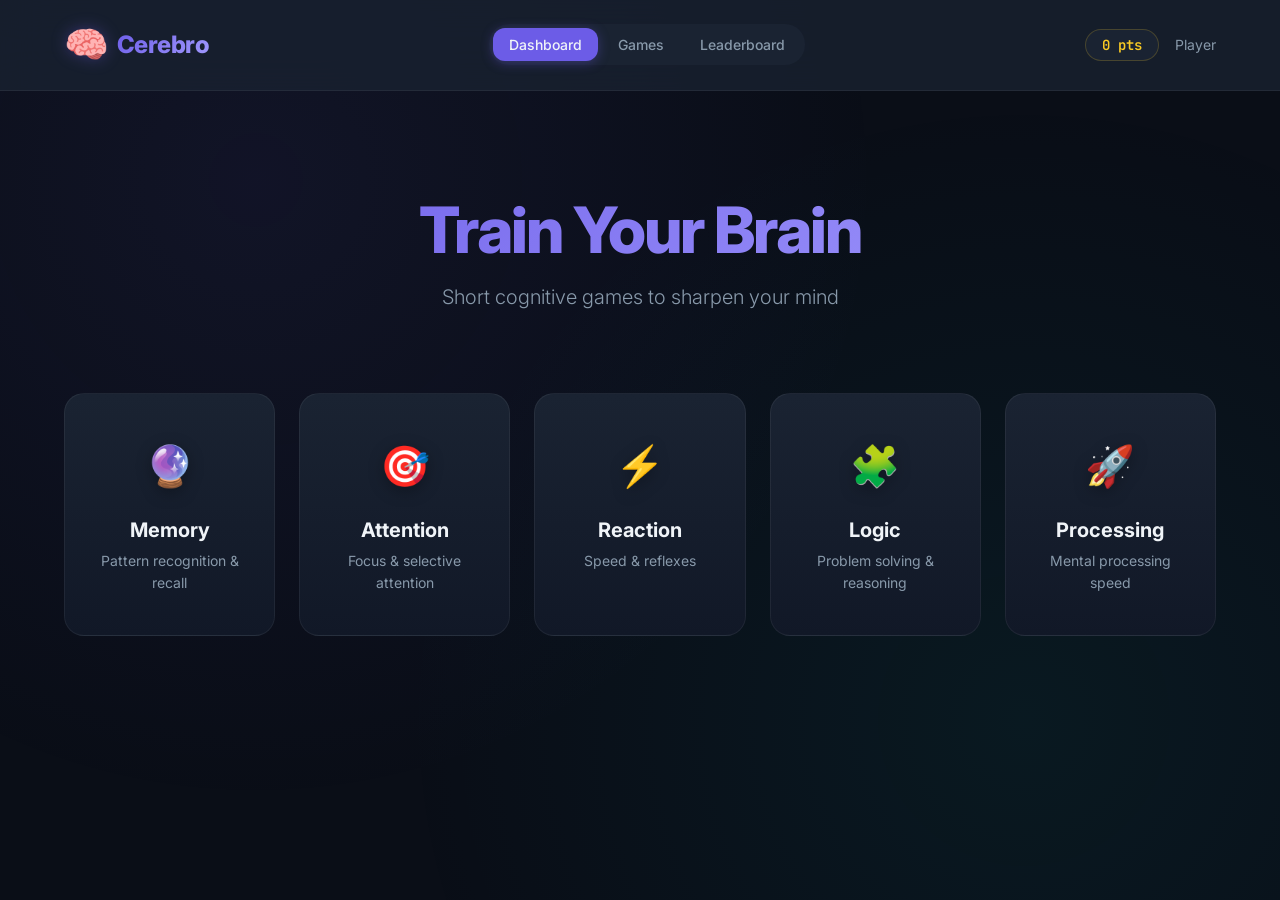
==== index.html @ bb8a3788 "Initial commit: Cerebro brain training web app - index.html with dashboard, games, leaderboard views" ====
<!DOCTYPE html>
<html lang="en">

<head>
    <meta charset="UTF-8">
    <meta name="viewport" content="width=device-width, initial-scale=1.0">
    <meta name="description"
        content="Cerebro — Train your brain with short cognitive games. Improve memory, attention, reaction time, logic, and processing speed.">
    <title>Cerebro — Brain Training</title>

    <!-- Fonts -->
    <link rel="preconnect" href="https://fonts.googleapis.com">
    <link rel="preconnect" href="https://fonts.gstatic.com" crossorigin>
    <link
        href="https://fonts.googleapis.com/css2?family=Inter:wght@300;400;500;600;700;800&family=JetBrains+Mono:wght@400;500&display=swap"
        rel="stylesheet">

    <!-- Styles -->
    <link rel="stylesheet" href="css/main.css">
    <link rel="stylesheet" href="css/components.css">
    <link rel="stylesheet" href="css/games/pattern-recall.css">
    <link rel="stylesheet" href="css/games/digit-juggler.css">
    <link rel="stylesheet" href="css/games/signal-hunter.css">
    <link rel="stylesheet" href="css/games/rule-shifter.css">
    <link rel="stylesheet" href="css/games/mirror-maze.css">
    <link rel="stylesheet" href="css/games/impulse-guard.css">
    <link rel="stylesheet" href="css/games/rapid-sort.css">
</head>

<body>

    <!-- ═══════════════════════════════════════════════════ -->
    <!-- HEADER                                              -->
    <!-- ═══════════════════════════════════════════════════ -->
    <header id="site-header">
        <div class="header-inner">
            <div class="logo">
                <span class="logo-icon">🧠</span>
                <span class="logo-text">Cerebro</span>
            </div>
            <nav id="main-nav">
                <button class="nav-btn active" data-view="dashboard">Dashboard</button>
                <button class="nav-btn" data-view="games">Games</button>
                <button class="nav-btn" data-view="leaderboard">Leaderboard</button>
            </nav>
            <div class="user-info">
                <span id="user-score-badge" class="score-badge">0 pts</span>
                <span id="user-name">Player</span>
            </div>
        </div>
    </header>

    <!-- ═══════════════════════════════════════════════════ -->
    <!-- MAIN CONTENT                                        -->
    <!-- ═══════════════════════════════════════════════════ -->
    <main id="app">

        <!-- ─── Dashboard View ─────────────────────────── -->
        <section id="view-dashboard" class="view active">
            <div class="dashboard-hero">
                <h1>Train Your Brain</h1>
                <p class="hero-subtitle">Short cognitive games to sharpen your mind</p>
            </div>

            <div class="category-grid">
                <div class="category-card" data-category="memory">
                    <div class="card-icon">🔮</div>
                    <h3>Memory</h3>
                    <p>Pattern recognition & recall</p>
                </div>
                <div class="category-card" data-category="attention">
                    <div class="card-icon">🎯</div>
                    <h3>Attention</h3>
                    <p>Focus & selective attention</p>
                </div>
                <div class="category-card" data-category="reaction">
                    <div class="card-icon">⚡</div>
                    <h3>Reaction</h3>
                    <p>Speed & reflexes</p>
                </div>
                <div class="category-card" data-category="logic">
                    <div class="card-icon">🧩</div>
                    <h3>Logic</h3>
                    <p>Problem solving & reasoning</p>
                </div>
                <div class="category-card" data-category="speed">
                    <div class="card-icon">🚀</div>
                    <h3>Processing</h3>
                    <p>Mental processing speed</p>
                </div>
            </div>
        </section>

        <!-- ─── Games View ─────────────────────────────── -->
        <section id="view-games" class="view">
            <div class="games-header">
                <h2>Choose a Game</h2>
            </div>
            <div class="games-grid">
                <div class="game-card" data-game="pattern-recall" id="game-card-pattern-recall">
                    <div class="game-card-badge">Memory</div>
                    <div class="game-card-icon">🔮</div>
                    <h3>Pattern Recall</h3>
                    <p>Memorize and replay the sequence of flashing tiles</p>
                    <div class="game-card-stats">
                        <span class="stat">Best: <strong id="best-score-display">—</strong></span>
                        <span class="stat">Played: <strong id="games-played-display">0</strong></span>
                    </div>
                    <button class="btn btn-primary btn-play" data-game="pattern-recall">Play Now</button>
                </div>

                <div class="game-card" data-game="digit-juggler" id="game-card-digit-juggler">
                    <div class="game-card-badge">Memory</div>
                    <div class="game-card-icon">🔢</div>
                    <h3>Digit Juggler</h3>
                    <p>Remember N digits back — classic n-back challenge</p>
                    <div class="game-card-stats">
                        <span class="stat">Best: <strong>—</strong></span>
                        <span class="stat">Played: <strong>0</strong></span>
                    </div>
                    <button class="btn btn-primary btn-play" data-game="digit-juggler">Play Now</button>
                </div>

                <div class="game-card" data-game="signal-hunter" id="game-card-signal-hunter">
                    <div class="game-card-badge">Attention</div>
                    <div class="game-card-icon">🎯</div>
                    <h3>Signal Hunter</h3>
                    <p>Find target symbols among visually similar distractors</p>
                    <div class="game-card-stats">
                        <span class="stat">Best: <strong>—</strong></span>
                        <span class="stat">Played: <strong>0</strong></span>
                    </div>
                    <button class="btn btn-primary btn-play" data-game="signal-hunter">Play Now</button>
                </div>

                <div class="game-card" data-game="rule-shifter" id="game-card-rule-shifter">
                    <div class="game-card-badge">Logic</div>
                    <div class="game-card-icon">🔄</div>
                    <h3>Rule Shifter</h3>
                    <p>Sort cards by a rule that silently changes — adapt fast</p>
                    <div class="game-card-stats">
                        <span class="stat">Best: <strong>—</strong></span>
                        <span class="stat">Played: <strong>0</strong></span>
                    </div>
                    <button class="btn btn-primary btn-play" data-game="rule-shifter">Play Now</button>
                </div>

                <div class="game-card" data-game="mirror-maze" id="game-card-mirror-maze">
                    <div class="game-card-badge">Logic</div>
                    <div class="game-card-icon">🪞</div>
                    <h3>Mirror Maze</h3>
                    <p>Predict where a ball exits after bouncing off mirrors</p>
                    <div class="game-card-stats">
                        <span class="stat">Best: <strong>—</strong></span>
                        <span class="stat">Played: <strong>0</strong></span>
                    </div>
                    <button class="btn btn-primary btn-play" data-game="mirror-maze">Play Now</button>
                </div>

                <div class="game-card" data-game="impulse-guard" id="game-card-impulse-guard">
                    <div class="game-card-badge">Attention</div>
                    <div class="game-card-icon">🛡️</div>
                    <h3>Impulse Guard</h3>
                    <p>Tap every shape — except the forbidden one</p>
                    <div class="game-card-stats">
                        <span class="stat">Best: <strong>—</strong></span>
                        <span class="stat">Played: <strong>0</strong></span>
                    </div>
                    <button class="btn btn-primary btn-play" data-game="impulse-guard">Play Now</button>
                </div>

                <div class="game-card" data-game="rapid-sort" id="game-card-rapid-sort">
                    <div class="game-card-badge">Speed</div>
                    <div class="game-card-icon">⚡</div>
                    <h3>Rapid Sort</h3>
                    <p>Classify items into categories at maximum speed</p>
                    <div class="game-card-stats">
                        <span class="stat">Best: <strong>—</strong></span>
                        <span class="stat">Played: <strong>0</strong></span>
                    </div>
                    <button class="btn btn-primary btn-play" data-game="rapid-sort">Play Now</button>
                </div>
            </div>
        </section>

        <!-- ─── Game Container ─────────────────────────── -->
        <section id="view-game" class="view">
            <div class="game-header">
                <button id="btn-back" class="btn btn-ghost">← Back</button>
                <div class="game-info">
                    <h2 id="game-title">Pattern Recall</h2>
                    <div class="game-meta">
                        <span class="meta-item" id="display-level">Level 1</span>
                        <span class="meta-item" id="display-round">Round 1</span>
                        <span class="meta-item" id="display-score">Score: 0</span>
                        <span class="meta-item" id="display-lives">
                            <span class="heart">♥</span><span class="heart">♥</span><span class="heart">♥</span>
                        </span>
                    </div>
                </div>
            </div>

            <!-- Game Area -->
            <div id="game-area">
                <!-- Countdown Overlay -->
                <div id="countdown-overlay" class="game-overlay hidden">
                    <div class="countdown-number" id="countdown-number">3</div>
                </div>

                <!-- Game Grid (Pattern Recall) -->
                <div id="pattern-grid" class="pattern-grid"></div>

                <!-- Status Message -->
                <div id="game-status" class="game-status">
                    <span id="status-text">Watch the pattern...</span>
                </div>

                <!-- Start Button -->
                <div id="game-start-screen" class="game-start-screen">
                    <div class="start-content">
                        <div class="start-icon">🔮</div>
                        <h2>Pattern Recall</h2>
                        <p>Memorize the flashing tiles and replay them in order</p>
                        <ul class="rules-list">
                            <li>Watch the tiles light up</li>
                            <li>Tap them back in the same order</li>
                            <li>Each round adds one more tile</li>
                            <li>Faster responses earn bonus points</li>
                        </ul>
                        <button id="btn-start-game" class="btn btn-primary btn-lg">Start Game</button>
                    </div>
                </div>
            </div>

            <!-- Progress Bar (for input timeout) -->
            <div id="progress-bar-container" class="progress-bar-container hidden">
                <div id="progress-bar" class="progress-bar"></div>
            </div>
        </section>

        <!-- ─── Leaderboard View ───────────────────────── -->
        <section id="view-leaderboard" class="view">
            <h2>Leaderboard</h2>
            <div class="leaderboard-filters">
                <select id="leaderboard-game-select" class="select">
                    <option value="pattern-recall">Pattern Recall</option>
                    <option value="digit-juggler">Digit Juggler</option>
                    <option value="signal-hunter">Signal Hunter</option>
                    <option value="rule-shifter">Rule Shifter</option>
                    <option value="mirror-maze">Mirror Maze</option>
                    <option value="impulse-guard">Impulse Guard</option>
                    <option value="rapid-sort">Rapid Sort</option>
                </select>
            </div>
            <div id="leaderboard-table-container">
                <table class="leaderboard-table">
                    <thead>
                        <tr>
                            <th>Rank</th>
                            <th>Player</th>
                            <th>Score</th>
                            <th>Level</th>
                            <th>Date</th>
                        </tr>
                    </thead>
                    <tbody id="leaderboard-body">
                        <tr>
                            <td colspan="5" class="empty-state">No scores yet. Be the first!</td>
                        </tr>
                    </tbody>
                </table>
            </div>
        </section>
    </main>

    <!-- ═══════════════════════════════════════════════════ -->
    <!-- MODALS                                              -->
    <!-- ═══════════════════════════════════════════════════ -->

    <!-- Game Over Modal -->
    <div id="modal-gameover" class="modal-overlay hidden">
        <div class="modal">
            <div class="modal-header">
                <h2 id="modal-title">Game Over</h2>
            </div>
            <div class="modal-body">
                <div class="result-score">
                    <span class="result-label">Final Score</span>
                    <span class="result-value" id="result-score">0</span>
                </div>
                <div class="result-details">
                    <div class="result-item">
                        <span class="result-label">Level Reached</span>
                        <span class="result-value" id="result-level">1</span>
                    </div>
                    <div class="result-item">
                        <span class="result-label">Rounds Completed</span>
                        <span class="result-value" id="result-rounds">0</span>
                    </div>
                    <div class="result-item">
                        <span class="result-label">Time</span>
                        <span class="result-value" id="result-time">0s</span>
                    </div>
                </div>
                <div id="result-badge" class="result-badge hidden">
                    <span class="badge-icon">🏆</span>
                    <span class="badge-text">New Personal Best!</span>
                </div>
            </div>
            <div class="modal-footer">
                <button id="btn-play-again" class="btn btn-primary">Play Again</button>
                <button id="btn-go-home" class="btn btn-ghost">Home</button>
            </div>
        </div>
    </div>

    <!-- ═══════════════════════════════════════════════════ -->
    <!-- SCRIPTS                                             -->
    <!-- ═══════════════════════════════════════════════════ -->
    <script src="https://code.jquery.com/jquery-3.7.1.min.js"
        integrity="sha256-/JqT3SQfawRcv/BIHPThkBvs0OEvtFFmqPF/lYI/Cxo=" crossorigin="anonymous"></script>
    <script src="js/utils/timer.js"></script>
    <script src="js/utils/api.js"></script>
    <script src="js/games/pattern-recall.js"></script>
    <script src="js/games/digit-juggler.js"></script>
    <script src="js/games/signal-hunter.js"></script>
    <script src="js/games/rule-shifter.js"></script>
    <script src="js/games/mirror-maze.js"></script>
    <script src="js/games/impulse-guard.js"></script>
    <script src="js/games/rapid-sort.js"></script>
    <script src="js/app.js"></script>
</body>

</html>
---- css/main.css ----
/* ============================================================
   Cerebro — Main Stylesheet
   Design System: Dark theme, vibrant accents, glassmorphism
   ============================================================ */

/* ── CSS Custom Properties ─────────────────────────────── */
:root {
    /* Background & Surface */
    --bg-primary:      #0a0e17;
    --bg-secondary:    #111827;
    --bg-surface:      #1a2332;
    --bg-surface-hover:#1f2b3d;
    --bg-glass:        rgba(26, 35, 50, 0.75);
    --bg-overlay:      rgba(0, 0, 0, 0.65);

    /* Text */
    --text-primary:    #f0f4f8;
    --text-secondary:  #8899aa;
    --text-muted:      #556677;

    /* Accent Colors */
    --accent-primary:  #6c5ce7;
    --accent-primary-glow: rgba(108, 92, 231, 0.35);
    --accent-secondary:#00cec9;
    --accent-warm:     #fd79a8;
    --accent-gold:     #f9ca24;
    --accent-success:  #00b894;
    --accent-danger:   #e17055;

    /* Gradients */
    --grad-primary:    linear-gradient(135deg, #6c5ce7 0%, #a29bfe 100%);
    --grad-warm:       linear-gradient(135deg, #fd79a8 0%, #fdcb6e 100%);
    --grad-cool:       linear-gradient(135deg, #00cec9 0%, #6c5ce7 100%);
    --grad-surface:    linear-gradient(180deg, #1a2332 0%, #111827 100%);

    /* Radius */
    --radius-sm: 6px;
    --radius-md: 12px;
    --radius-lg: 20px;
    --radius-xl: 28px;
    --radius-round: 50%;

    /* Shadows */
    --shadow-sm: 0 2px 8px rgba(0, 0, 0, 0.2);
    --shadow-md: 0 4px 20px rgba(0, 0, 0, 0.3);
    --shadow-lg: 0 8px 40px rgba(0, 0, 0, 0.4);
    --shadow-glow: 0 0 30px var(--accent-primary-glow);

    /* Spacing */
    --space-xs: 4px;
    --space-sm: 8px;
    --space-md: 16px;
    --space-lg: 24px;
    --space-xl: 40px;
    --space-2xl: 64px;

    /* Typography */
    --font-primary: 'Inter', -apple-system, BlinkMacSystemFont, sans-serif;
    --font-mono: 'JetBrains Mono', monospace;
    --font-size-xs:  0.75rem;
    --font-size-sm:  0.875rem;
    --font-size-md:  1rem;
    --font-size-lg:  1.25rem;
    --font-size-xl:  1.5rem;
    --font-size-2xl: 2rem;
    --font-size-3xl: 3rem;
    --font-size-hero: 4rem;

    /* Transitions */
    --transition-fast: 150ms ease;
    --transition-normal: 250ms ease;
    --transition-slow: 400ms cubic-bezier(0.16, 1, 0.3, 1);

    /* Z-index layers */
    --z-base: 1;
    --z-header: 100;
    --z-overlay: 500;
    --z-modal: 1000;
}

/* ── Reset & Base ──────────────────────────────────────── */
*, *::before, *::after {
    margin: 0;
    padding: 0;
    box-sizing: border-box;
}

html {
    font-size: 16px;
    scroll-behavior: smooth;
    -webkit-font-smoothing: antialiased;
    -moz-osx-font-smoothing: grayscale;
}

body {
    font-family: var(--font-primary);
    background-color: var(--bg-primary);
    color: var(--text-primary);
    line-height: 1.6;
    min-height: 100vh;
    overflow-x: hidden;
}

body::before {
    content: '';
    position: fixed;
    top: 0;
    left: 0;
    width: 100%;
    height: 100%;
    background:
        radial-gradient(circle at 20% 20%, rgba(108, 92, 231, 0.08) 0%, transparent 50%),
        radial-gradient(circle at 80% 80%, rgba(0, 206, 201, 0.06) 0%, transparent 50%);
    pointer-events: none;
    z-index: 0;
}

/* ── Header ────────────────────────────────────────────── */
#site-header {
    position: sticky;
    top: 0;
    z-index: var(--z-header);
    background: var(--bg-glass);
    backdrop-filter: blur(20px);
    -webkit-backdrop-filter: blur(20px);
    border-bottom: 1px solid rgba(255, 255, 255, 0.06);
}

.header-inner {
    max-width: 1200px;
    margin: 0 auto;
    padding: var(--space-md) var(--space-lg);
    display: flex;
    align-items: center;
    justify-content: space-between;
    gap: var(--space-lg);
}

.logo {
    display: flex;
    align-items: center;
    gap: var(--space-sm);
    font-size: var(--font-size-xl);
    font-weight: 800;
    letter-spacing: -0.5px;
}

.logo-icon {
    font-size: 1.5em;
    filter: drop-shadow(0 0 8px var(--accent-primary-glow));
}

.logo-text {
    background: var(--grad-primary);
    -webkit-background-clip: text;
    -webkit-text-fill-color: transparent;
    background-clip: text;
}

/* ── Navigation ────────────────────────────────────────── */
#main-nav {
    display: flex;
    gap: var(--space-xs);
    background: var(--bg-surface);
    padding: var(--space-xs);
    border-radius: var(--radius-lg);
}

.nav-btn {
    background: transparent;
    border: none;
    color: var(--text-secondary);
    font-family: var(--font-primary);
    font-size: var(--font-size-sm);
    font-weight: 500;
    padding: var(--space-sm) var(--space-md);
    border-radius: var(--radius-md);
    cursor: pointer;
    transition: all var(--transition-fast);
}

.nav-btn:hover {
    color: var(--text-primary);
    background: var(--bg-surface-hover);
}

.nav-btn.active {
    color: var(--text-primary);
    background: var(--accent-primary);
    box-shadow: 0 2px 12px var(--accent-primary-glow);
}

/* ── User Info ─────────────────────────────────────────── */
.user-info {
    display: flex;
    align-items: center;
    gap: var(--space-md);
    font-size: var(--font-size-sm);
    color: var(--text-secondary);
}

.score-badge {
    background: var(--bg-surface);
    padding: var(--space-xs) var(--space-md);
    border-radius: var(--radius-lg);
    font-weight: 600;
    font-family: var(--font-mono);
    color: var(--accent-gold);
    border: 1px solid rgba(249, 202, 36, 0.2);
}

/* ── Main Layout ───────────────────────────────────────── */
#app {
    position: relative;
    z-index: var(--z-base);
    max-width: 1200px;
    margin: 0 auto;
    padding: var(--space-xl) var(--space-lg);
}

/* ── Views (SPA routing) ───────────────────────────────── */
.view {
    display: none;
    animation: fadeSlideIn 0.4s var(--transition-slow) both;
}

.view.active {
    display: block;
}

@keyframes fadeSlideIn {
    from {
        opacity: 0;
        transform: translateY(16px);
    }
    to {
        opacity: 1;
        transform: translateY(0);
    }
}

/* ── Dashboard Hero ────────────────────────────────────── */
.dashboard-hero {
    text-align: center;
    padding: var(--space-2xl) 0 var(--space-xl);
}

.dashboard-hero h1 {
    font-size: var(--font-size-hero);
    font-weight: 800;
    letter-spacing: -2px;
    background: var(--grad-primary);
    -webkit-background-clip: text;
    -webkit-text-fill-color: transparent;
    background-clip: text;
    margin-bottom: var(--space-md);
    line-height: 1.1;
}

.hero-subtitle {
    font-size: var(--font-size-lg);
    color: var(--text-secondary);
    font-weight: 300;
}

/* ── Category Grid ─────────────────────────────────────── */
.category-grid {
    display: grid;
    grid-template-columns: repeat(auto-fit, minmax(200px, 1fr));
    gap: var(--space-lg);
    margin-top: var(--space-xl);
}

.category-card {
    background: var(--grad-surface);
    border: 1px solid rgba(255, 255, 255, 0.06);
    border-radius: var(--radius-lg);
    padding: var(--space-xl) var(--space-lg);
    text-align: center;
    cursor: pointer;
    transition: all var(--transition-normal);
    position: relative;
    overflow: hidden;
}

.category-card::before {
    content: '';
    position: absolute;
    top: 0;
    left: 0;
    right: 0;
    height: 3px;
    background: var(--grad-primary);
    opacity: 0;
    transition: opacity var(--transition-normal);
}

.category-card:hover {
    transform: translateY(-4px);
    border-color: rgba(108, 92, 231, 0.3);
    box-shadow: var(--shadow-glow);
}

.category-card:hover::before {
    opacity: 1;
}

.card-icon {
    font-size: 2.5rem;
    margin-bottom: var(--space-md);
    filter: drop-shadow(0 4px 8px rgba(0,0,0,0.3));
}

.category-card h3 {
    font-size: var(--font-size-lg);
    font-weight: 700;
    margin-bottom: var(--space-xs);
}

.category-card p {
    font-size: var(--font-size-sm);
    color: var(--text-secondary);
}

/* ── Games Grid ────────────────────────────────────────── */
.games-header {
    margin-bottom: var(--space-xl);
}

.games-header h2 {
    font-size: var(--font-size-2xl);
    font-weight: 700;
}

.games-grid {
    display: grid;
    grid-template-columns: repeat(auto-fill, minmax(300px, 1fr));
    gap: var(--space-lg);
}

.game-card {
    background: var(--bg-surface);
    border: 1px solid rgba(255, 255, 255, 0.06);
    border-radius: var(--radius-lg);
    padding: var(--space-xl);
    position: relative;
    transition: all var(--transition-normal);
}

.game-card:hover {
    border-color: rgba(108, 92, 231, 0.3);
    box-shadow: var(--shadow-glow);
}

.game-card-badge {
    display: inline-block;
    padding: var(--space-xs) var(--space-sm);
    background: var(--accent-primary);
    color: white;
    font-size: var(--font-size-xs);
    font-weight: 600;
    border-radius: var(--radius-sm);
    text-transform: uppercase;
    letter-spacing: 0.5px;
    margin-bottom: var(--space-md);
}

.game-card-icon {
    font-size: 3rem;
    margin-bottom: var(--space-md);
}

.game-card h3 {
    font-size: var(--font-size-xl);
    font-weight: 700;
    margin-bottom: var(--space-sm);
}

.game-card p {
    color: var(--text-secondary);
    font-size: var(--font-size-sm);
    margin-bottom: var(--space-lg);
}

.game-card-stats {
    display: flex;
    gap: var(--space-lg);
    margin-bottom: var(--space-lg);
    font-size: var(--font-size-sm);
    color: var(--text-secondary);
}

.game-card-stats strong {
    color: var(--accent-gold);
    font-family: var(--font-mono);
}

/* ── Game Header (in-game) ─────────────────────────────── */
.game-header {
    display: flex;
    align-items: center;
    gap: var(--space-lg);
    margin-bottom: var(--space-xl);
    padding-bottom: var(--space-md);
    border-bottom: 1px solid rgba(255, 255, 255, 0.06);
}

.game-info {
    flex: 1;
}

.game-info h2 {
    font-size: var(--font-size-xl);
    font-weight: 700;
}

.game-meta {
    display: flex;
    gap: var(--space-md);
    margin-top: var(--space-xs);
}

.meta-item {
    font-size: var(--font-size-sm);
    color: var(--text-secondary);
    font-family: var(--font-mono);
    background: var(--bg-surface);
    padding: var(--space-xs) var(--space-sm);
    border-radius: var(--radius-sm);
}

.meta-item .heart {
    color: var(--accent-danger);
    margin: 0 1px;
}

.meta-item .heart.lost {
    opacity: 0.2;
}

/* ── Game Area ─────────────────────────────────────────── */
#game-area {
    position: relative;
    display: flex;
    flex-direction: column;
    align-items: center;
    justify-content: center;
    min-height: 480px;
}

/* ── Game Status ───────────────────────────────────────── */
.game-status {
    text-align: center;
    margin-top: var(--space-lg);
    font-size: var(--font-size-lg);
    font-weight: 500;
    color: var(--text-secondary);
    min-height: 2em;
    transition: all var(--transition-fast);
}

.game-status.watching {
    color: var(--accent-secondary);
}

.game-status.your-turn {
    color: var(--accent-gold);
}

.game-status.correct {
    color: var(--accent-success);
}

.game-status.wrong {
    color: var(--accent-danger);
}

/* ── Start Screen ──────────────────────────────────────── */
.game-start-screen {
    position: absolute;
    inset: 0;
    display: flex;
    align-items: center;
    justify-content: center;
    z-index: 10;
}

.game-start-screen.hidden {
    display: none;
}

.start-content {
    text-align: center;
    max-width: 400px;
}

.start-icon {
    font-size: 4rem;
    margin-bottom: var(--space-lg);
    animation: float 3s ease-in-out infinite;
}

@keyframes float {
    0%, 100% { transform: translateY(0); }
    50% { transform: translateY(-12px); }
}

.start-content h2 {
    font-size: var(--font-size-2xl);
    font-weight: 700;
    margin-bottom: var(--space-sm);
}

.start-content p {
    color: var(--text-secondary);
    margin-bottom: var(--space-lg);
}

.rules-list {
    list-style: none;
    text-align: left;
    margin-bottom: var(--space-xl);
}

.rules-list li {
    padding: var(--space-sm) 0;
    color: var(--text-secondary);
    font-size: var(--font-size-sm);
    border-bottom: 1px solid rgba(255, 255, 255, 0.04);
    position: relative;
    padding-left: var(--space-lg);
}

.rules-list li::before {
    content: '→';
    position: absolute;
    left: 0;
    color: var(--accent-primary);
    font-weight: 600;
}

/* ── Countdown Overlay ─────────────────────────────────── */
.game-overlay {
    position: absolute;
    inset: 0;
    display: flex;
    align-items: center;
    justify-content: center;
    background: rgba(10, 14, 23, 0.85);
    backdrop-filter: blur(8px);
    z-index: 20;
    border-radius: var(--radius-lg);
}

.game-overlay.hidden {
    display: none;
}

.countdown-number {
    font-size: 8rem;
    font-weight: 800;
    background: var(--grad-primary);
    -webkit-background-clip: text;
    -webkit-text-fill-color: transparent;
    background-clip: text;
    animation: countdownPulse 1s ease-in-out infinite;
}

@keyframes countdownPulse {
    0% { transform: scale(0.5); opacity: 0; }
    50% { transform: scale(1.1); opacity: 1; }
    100% { transform: scale(1); opacity: 0.8; }
}

/* ── Progress Bar ──────────────────────────────────────── */
.progress-bar-container {
    width: 100%;
    max-width: 500px;
    margin: var(--space-lg) auto 0;
    height: 4px;
    background: var(--bg-surface);
    border-radius: 2px;
    overflow: hidden;
}

.progress-bar-container.hidden {
    display: none;
}

.progress-bar {
    height: 100%;
    background: var(--grad-cool);
    border-radius: 2px;
    width: 100%;
    transition: width 100ms linear;
}

.progress-bar.warning {
    background: var(--accent-warm);
}

.progress-bar.danger {
    background: var(--accent-danger);
}

/* ── Leaderboard ───────────────────────────────────────── */
.leaderboard-filters {
    margin-bottom: var(--space-lg);
}

.select {
    background: var(--bg-surface);
    color: var(--text-primary);
    border: 1px solid rgba(255, 255, 255, 0.1);
    padding: var(--space-sm) var(--space-md);
    border-radius: var(--radius-md);
    font-family: var(--font-primary);
    font-size: var(--font-size-sm);
    cursor: pointer;
}

.leaderboard-table {
    width: 100%;
    border-collapse: collapse;
}

.leaderboard-table th,
.leaderboard-table td {
    padding: var(--space-md);
    text-align: left;
    border-bottom: 1px solid rgba(255, 255, 255, 0.04);
}

.leaderboard-table th {
    color: var(--text-secondary);
    font-size: var(--font-size-sm);
    font-weight: 600;
    text-transform: uppercase;
    letter-spacing: 0.5px;
}

.leaderboard-table td {
    font-size: var(--font-size-sm);
}

.leaderboard-table tbody tr:hover {
    background: var(--bg-surface-hover);
}

.empty-state {
    text-align: center;
    color: var(--text-muted);
    padding: var(--space-2xl) !important;
}

/* ── Responsive ────────────────────────────────────────── */
@media (max-width: 768px) {
    .header-inner {
        flex-wrap: wrap;
        gap: var(--space-md);
    }

    #main-nav {
        order: 3;
        width: 100%;
        justify-content: center;
    }

    .dashboard-hero h1 {
        font-size: var(--font-size-3xl);
    }

    .category-grid {
        grid-template-columns: repeat(auto-fit, minmax(150px, 1fr));
        gap: var(--space-md);
    }

    .game-meta {
        flex-wrap: wrap;
        gap: var(--space-sm);
    }

    .countdown-number {
        font-size: 5rem;
    }
}

@media (max-width: 480px) {
    #app {
        padding: var(--space-md);
    }

    .dashboard-hero h1 {
        font-size: var(--font-size-2xl);
    }

    .game-header {
        flex-direction: column;
        align-items: flex-start;
    }
}
---- css/components.css ----
/* ============================================================
   Cerebro — Reusable Components
   Buttons, cards, modals, badges
   ============================================================ */

/* ── Buttons ───────────────────────────────────────────── */
.btn {
    display: inline-flex;
    align-items: center;
    justify-content: center;
    gap: var(--space-sm);
    padding: var(--space-sm) var(--space-lg);
    font-family: var(--font-primary);
    font-size: var(--font-size-sm);
    font-weight: 600;
    border: none;
    border-radius: var(--radius-md);
    cursor: pointer;
    transition: all var(--transition-fast);
    text-decoration: none;
    white-space: nowrap;
    user-select: none;
    position: relative;
    overflow: hidden;
}

.btn::after {
    content: '';
    position: absolute;
    inset: 0;
    background: linear-gradient(180deg, rgba(255, 255, 255, 0.08) 0%, transparent 50%);
    pointer-events: none;
}

.btn:active {
    transform: scale(0.97);
}

/* Primary */
.btn-primary {
    background: var(--grad-primary);
    color: white;
    box-shadow: 0 4px 16px var(--accent-primary-glow);
}

.btn-primary:hover {
    box-shadow: 0 6px 24px var(--accent-primary-glow);
    transform: translateY(-1px);
}

/* Ghost */
.btn-ghost {
    background: transparent;
    color: var(--text-secondary);
    border: 1px solid rgba(255, 255, 255, 0.1);
}

.btn-ghost:hover {
    color: var(--text-primary);
    border-color: rgba(255, 255, 255, 0.2);
    background: var(--bg-surface-hover);
}

/* Sizes */
.btn-lg {
    padding: var(--space-md) var(--space-xl);
    font-size: var(--font-size-md);
    border-radius: var(--radius-lg);
}

.btn-sm {
    padding: var(--space-xs) var(--space-md);
    font-size: var(--font-size-xs);
}

/* ── Modal ─────────────────────────────────────────────── */
.modal-overlay {
    position: fixed;
    inset: 0;
    background: var(--bg-overlay);
    backdrop-filter: blur(8px);
    -webkit-backdrop-filter: blur(8px);
    display: flex;
    align-items: center;
    justify-content: center;
    z-index: var(--z-modal);
    animation: fadeIn 0.3s ease;
    padding: var(--space-lg);
}

.modal-overlay.hidden {
    display: none;
}

.modal {
    background: var(--bg-surface);
    border: 1px solid rgba(255, 255, 255, 0.08);
    border-radius: var(--radius-xl);
    padding: var(--space-xl);
    max-width: 440px;
    width: 100%;
    animation: modalSlideUp 0.4s var(--transition-slow) both;
    box-shadow: var(--shadow-lg);
}

@keyframes fadeIn {
    from {
        opacity: 0;
    }

    to {
        opacity: 1;
    }
}

@keyframes modalSlideUp {
    from {
        opacity: 0;
        transform: translateY(24px) scale(0.96);
    }

    to {
        opacity: 1;
        transform: translateY(0) scale(1);
    }
}

.modal-header {
    text-align: center;
    margin-bottom: var(--space-lg);
}

.modal-header h2 {
    font-size: var(--font-size-xl);
    font-weight: 700;
}

.modal-body {
    margin-bottom: var(--space-xl);
}

.modal-footer {
    display: flex;
    gap: var(--space-md);
    justify-content: center;
}

/* ── Result Display ────────────────────────────────────── */
.result-score {
    text-align: center;
    margin-bottom: var(--space-xl);
}

.result-score .result-label {
    display: block;
    font-size: var(--font-size-sm);
    color: var(--text-secondary);
    margin-bottom: var(--space-xs);
    text-transform: uppercase;
    letter-spacing: 1px;
}

.result-score .result-value {
    display: block;
    font-size: var(--font-size-hero);
    font-weight: 800;
    background: var(--grad-warm);
    -webkit-background-clip: text;
    -webkit-text-fill-color: transparent;
    background-clip: text;
    font-family: var(--font-mono);
    line-height: 1;
}

.result-details {
    display: grid;
    grid-template-columns: repeat(3, 1fr);
    gap: var(--space-md);
    background: var(--bg-secondary);
    border-radius: var(--radius-md);
    padding: var(--space-md);
}

.result-item {
    text-align: center;
}

.result-item .result-label {
    display: block;
    font-size: var(--font-size-xs);
    color: var(--text-muted);
    margin-bottom: var(--space-xs);
}

.result-item .result-value {
    font-size: var(--font-size-lg);
    font-weight: 700;
    font-family: var(--font-mono);
    color: var(--text-primary);
}

/* ── Result Badge ──────────────────────────────────────── */
.result-badge {
    display: flex;
    align-items: center;
    justify-content: center;
    gap: var(--space-sm);
    margin-top: var(--space-lg);
    padding: var(--space-md);
    background: linear-gradient(135deg, rgba(249, 202, 36, 0.15) 0%, rgba(253, 121, 168, 0.15) 100%);
    border: 1px solid rgba(249, 202, 36, 0.3);
    border-radius: var(--radius-md);
    animation: badgeGlow 2s ease-in-out infinite alternate;
}

.result-badge.hidden {
    display: none;
}

.badge-icon {
    font-size: 1.5rem;
}

.badge-text {
    font-weight: 700;
    color: var(--accent-gold);
}

@keyframes badgeGlow {
    from {
        box-shadow: 0 0 8px rgba(249, 202, 36, 0.1);
    }

    to {
        box-shadow: 0 0 24px rgba(249, 202, 36, 0.2);
    }
}

/* ── Hidden Utility ────────────────────────────────────── */
.hidden {
    display: none !important;
}
---- css/games/pattern-recall.css ----
/* ============================================================
   Cerebro — Pattern Recall Game Styles
   Grid, tiles, flash animations, feedback states
   ============================================================ */

/* ── Grid Container ────────────────────────────────────── */
.pattern-grid {
    display: grid;
    gap: 8px;
    padding: var(--space-lg);
    border-radius: var(--radius-lg);
    background: var(--bg-secondary);
    border: 1px solid rgba(255, 255, 255, 0.04);
    box-shadow: var(--shadow-md);
    width: fit-content;
    margin: 0 auto;
    transition: opacity var(--transition-normal);
}

/* Grid size variants (set by JS) */
.pattern-grid.grid-3 {
    grid-template-columns: repeat(3, 1fr);
    width: min(340px, 80vw);
}

.pattern-grid.grid-4 {
    grid-template-columns: repeat(4, 1fr);
    width: min(420px, 85vw);
}

.pattern-grid.grid-5 {
    grid-template-columns: repeat(5, 1fr);
    width: min(500px, 90vw);
}

/* ── Tiles ─────────────────────────────────────────────── */
.tile {
    aspect-ratio: 1;
    background: var(--bg-surface);
    border: 2px solid rgba(255, 255, 255, 0.06);
    border-radius: var(--radius-md);
    cursor: pointer;
    transition: all var(--transition-fast);
    position: relative;
    overflow: hidden;
    min-width: 60px;
    min-height: 60px;
}

/* Inner glow layer */
.tile::before {
    content: '';
    position: absolute;
    inset: 0;
    border-radius: inherit;
    background: radial-gradient(circle at center, rgba(108, 92, 231, 0.3) 0%, transparent 70%);
    opacity: 0;
    transition: opacity var(--transition-fast);
}

.tile:hover:not(.disabled) {
    border-color: rgba(108, 92, 231, 0.4);
    transform: scale(1.03);
}

.tile:hover:not(.disabled)::before {
    opacity: 0.3;
}

.tile:active:not(.disabled) {
    transform: scale(0.96);
}

/* ── Tile States ───────────────────────────────────────── */

/* Flashing (sequence showing) */
.tile.flash {
    background: var(--accent-primary);
    border-color: var(--accent-primary);
    box-shadow: 0 0 24px var(--accent-primary-glow),
        inset 0 0 20px rgba(255, 255, 255, 0.15);
    transform: scale(1.05);
}

.tile.flash::before {
    opacity: 1;
    background: radial-gradient(circle at center, rgba(255, 255, 255, 0.25) 0%, transparent 60%);
}

/* Player tapped */
.tile.tapped {
    background: rgba(108, 92, 231, 0.4);
    border-color: var(--accent-primary);
    transform: scale(0.96);
}

/* Correct feedback */
.tile.correct {
    background: var(--accent-success);
    border-color: var(--accent-success);
    box-shadow: 0 0 20px rgba(0, 184, 148, 0.4);
    animation: tileCorrectPulse 0.4s ease;
}

/* Wrong feedback */
.tile.wrong {
    background: var(--accent-danger);
    border-color: var(--accent-danger);
    box-shadow: 0 0 20px rgba(225, 112, 85, 0.4);
    animation: tileWrongShake 0.5s ease;
}

/* Disabled state (during sequence showing or game over) */
.tile.disabled {
    cursor: not-allowed;
    opacity: 0.6;
}

/* ── Tile Animations ───────────────────────────────────── */

@keyframes tileCorrectPulse {
    0% {
        transform: scale(0.95);
    }

    50% {
        transform: scale(1.08);
    }

    100% {
        transform: scale(1);
    }
}

@keyframes tileWrongShake {

    0%,
    100% {
        transform: translateX(0);
    }

    20% {
        transform: translateX(-6px);
    }

    40% {
        transform: translateX(6px);
    }

    60% {
        transform: translateX(-4px);
    }

    80% {
        transform: translateX(4px);
    }
}

/* ── Round Complete Animation ──────────────────────────── */
.pattern-grid.round-complete .tile {
    animation: roundCompleteWave 0.6s ease forwards;
}

.pattern-grid.round-complete .tile:nth-child(1) {
    animation-delay: 0ms;
}

.pattern-grid.round-complete .tile:nth-child(2) {
    animation-delay: 30ms;
}

.pattern-grid.round-complete .tile:nth-child(3) {
    animation-delay: 60ms;
}

.pattern-grid.round-complete .tile:nth-child(4) {
    animation-delay: 90ms;
}

.pattern-grid.round-complete .tile:nth-child(5) {
    animation-delay: 120ms;
}

.pattern-grid.round-complete .tile:nth-child(6) {
    animation-delay: 150ms;
}

.pattern-grid.round-complete .tile:nth-child(7) {
    animation-delay: 180ms;
}

.pattern-grid.round-complete .tile:nth-child(8) {
    animation-delay: 210ms;
}

.pattern-grid.round-complete .tile:nth-child(9) {
    animation-delay: 240ms;
}

.pattern-grid.round-complete .tile:nth-child(10) {
    animation-delay: 270ms;
}

.pattern-grid.round-complete .tile:nth-child(11) {
    animation-delay: 300ms;
}

.pattern-grid.round-complete .tile:nth-child(12) {
    animation-delay: 330ms;
}

.pattern-grid.round-complete .tile:nth-child(13) {
    animation-delay: 360ms;
}

.pattern-grid.round-complete .tile:nth-child(14) {
    animation-delay: 390ms;
}

.pattern-grid.round-complete .tile:nth-child(15) {
    animation-delay: 420ms;
}

.pattern-grid.round-complete .tile:nth-child(16) {
    animation-delay: 450ms;
}

.pattern-grid.round-complete .tile:nth-child(17) {
    animation-delay: 480ms;
}

.pattern-grid.round-complete .tile:nth-child(18) {
    animation-delay: 510ms;
}

.pattern-grid.round-complete .tile:nth-child(19) {
    animation-delay: 540ms;
}

.pattern-grid.round-complete .tile:nth-child(20) {
    animation-delay: 570ms;
}

.pattern-grid.round-complete .tile:nth-child(21) {
    animation-delay: 600ms;
}

.pattern-grid.round-complete .tile:nth-child(22) {
    animation-delay: 630ms;
}

.pattern-grid.round-complete .tile:nth-child(23) {
    animation-delay: 660ms;
}

.pattern-grid.round-complete .tile:nth-child(24) {
    animation-delay: 690ms;
}

.pattern-grid.round-complete .tile:nth-child(25) {
    animation-delay: 720ms;
}

@keyframes roundCompleteWave {
    0% {
        background: var(--bg-surface);
        border-color: rgba(255, 255, 255, 0.06);
    }

    50% {
        background: var(--accent-success);
        border-color: var(--accent-success);
        box-shadow: 0 0 12px rgba(0, 184, 148, 0.3);
    }

    100% {
        background: var(--bg-surface);
        border-color: rgba(255, 255, 255, 0.06);
    }
}

/* ── Score Popup (inline) ──────────────────────────────── */
.score-popup {
    position: absolute;
    top: 50%;
    left: 50%;
    transform: translate(-50%, -50%);
    font-family: var(--font-mono);
    font-weight: 700;
    font-size: var(--font-size-xl);
    color: var(--accent-gold);
    pointer-events: none;
    animation: scorePopup 1s ease forwards;
    z-index: 50;
    text-shadow: 0 2px 8px rgba(0, 0, 0, 0.5);
}

@keyframes scorePopup {
    0% {
        opacity: 1;
        transform: translate(-50%, -50%) scale(0.5);
    }

    30% {
        opacity: 1;
        transform: translate(-50%, -60%) scale(1.2);
    }

    100% {
        opacity: 0;
        transform: translate(-50%, -120%) scale(0.8);
    }
}

/* ── Responsive Tiles ──────────────────────────────────── */
@media (max-width: 480px) {
    .tile {
        min-width: 48px;
        min-height: 48px;
    }

    .pattern-grid {
        gap: 6px;
        padding: var(--space-md);
    }

    .pattern-grid.grid-5 {
        width: min(320px, 92vw);
    }
}
---- css/games/digit-juggler.css ----
/* ============================================================
   Cerebro — Digit Juggler Game Styles
   N-back working memory challenge
   ============================================================ */

/* ── Digit Display ─────────────────────────────────────── */
.digit-display {
    display: flex;
    align-items: center;
    justify-content: center;
    width: 180px;
    height: 180px;
    margin: 0 auto;
    border-radius: var(--radius-round);
    background: var(--bg-surface);
    border: 3px solid rgba(255, 255, 255, 0.08);
    font-family: var(--font-mono);
    font-size: 6rem;
    font-weight: 800;
    color: var(--text-primary);
    transition: all var(--transition-fast);
    position: relative;
}

.digit-display.flash-in {
    animation: digitFlashIn 0.3s ease;
}

.digit-display.flash-correct {
    border-color: var(--accent-success);
    box-shadow: 0 0 30px rgba(0, 184, 148, 0.4);
}

.digit-display.flash-wrong {
    border-color: var(--accent-danger);
    box-shadow: 0 0 30px rgba(225, 112, 85, 0.4);
    animation: tileWrongShake 0.4s ease;
}

.digit-display.flash-nogo {
    border-color: var(--accent-gold);
    box-shadow: 0 0 30px rgba(249, 202, 36, 0.3);
}

@keyframes digitFlashIn {
    0% {
        transform: scale(0.7);
        opacity: 0;
    }

    60% {
        transform: scale(1.05);
    }

    100% {
        transform: scale(1);
        opacity: 1;
    }
}

/* ── N-back Indicator ──────────────────────────────────── */
.nback-indicator {
    text-align: center;
    margin-bottom: var(--space-lg);
    font-size: var(--font-size-lg);
    color: var(--text-secondary);
}

.nback-indicator strong {
    color: var(--accent-primary);
    font-size: var(--font-size-2xl);
    font-family: var(--font-mono);
}

/* ── Match Buttons ─────────────────────────────────────── */
.match-buttons {
    display: flex;
    gap: var(--space-lg);
    justify-content: center;
    margin-top: var(--space-xl);
}

.btn-match {
    min-width: 160px;
    padding: var(--space-md) var(--space-xl);
    font-size: var(--font-size-lg);
    font-weight: 700;
    border-radius: var(--radius-lg);
    border: 2px solid transparent;
    cursor: pointer;
    transition: all var(--transition-fast);
    font-family: var(--font-primary);
}

.btn-match-yes {
    background: rgba(0, 184, 148, 0.15);
    color: var(--accent-success);
    border-color: rgba(0, 184, 148, 0.3);
}

.btn-match-yes:hover {
    background: rgba(0, 184, 148, 0.25);
    box-shadow: 0 0 20px rgba(0, 184, 148, 0.2);
    transform: translateY(-2px);
}

.btn-match-no {
    background: rgba(225, 112, 85, 0.15);
    color: var(--accent-danger);
    border-color: rgba(225, 112, 85, 0.3);
}

.btn-match-no:hover {
    background: rgba(225, 112, 85, 0.25);
    box-shadow: 0 0 20px rgba(225, 112, 85, 0.2);
    transform: translateY(-2px);
}

.btn-match:active {
    transform: scale(0.95);
}

.btn-match.disabled {
    opacity: 0.4;
    cursor: not-allowed;
    pointer-events: none;
}

/* ── Accuracy Display ──────────────────────────────────── */
.accuracy-display {
    text-align: center;
    margin-top: var(--space-lg);
    font-family: var(--font-mono);
    font-size: var(--font-size-sm);
    color: var(--text-muted);
}

.accuracy-display .accuracy-value {
    color: var(--accent-secondary);
    font-weight: 600;
}

/* ── Stimulus Progress ─────────────────────────────────── */
.stimulus-progress {
    display: flex;
    gap: 3px;
    justify-content: center;
    margin-top: var(--space-lg);
    flex-wrap: wrap;
    max-width: 400px;
    margin-left: auto;
    margin-right: auto;
}

.stimulus-dot {
    width: 10px;
    height: 10px;
    border-radius: var(--radius-round);
    background: var(--bg-surface-hover);
    transition: all var(--transition-fast);
}

.stimulus-dot.current {
    background: var(--accent-primary);
    box-shadow: 0 0 6px var(--accent-primary-glow);
    transform: scale(1.3);
}

.stimulus-dot.hit {
    background: var(--accent-success);
}

.stimulus-dot.miss {
    background: var(--accent-danger);
}

.stimulus-dot.correct-reject {
    background: var(--accent-secondary);
}

.stimulus-dot.false-alarm {
    background: var(--accent-warm);
}
---- css/games/signal-hunter.css ----
/* ============================================================
   Cerebro — Signal Hunter Game Styles
   Visual search / selective attention
   ============================================================ */

/* ── Symbol Field ──────────────────────────────────────── */
.signal-field {
    position: relative;
    width: min(600px, 90vw);
    height: min(500px, 70vh);
    margin: 0 auto;
    background: var(--bg-secondary);
    border: 1px solid rgba(255, 255, 255, 0.04);
    border-radius: var(--radius-lg);
    overflow: hidden;
    user-select: none;
    -webkit-user-select: none;
}

/* ── Symbols ───────────────────────────────────────────── */
.signal-symbol {
    position: absolute;
    display: flex;
    align-items: center;
    justify-content: center;
    width: 36px;
    height: 36px;
    font-size: 1.4rem;
    font-weight: 600;
    font-family: var(--font-mono);
    color: var(--text-secondary);
    cursor: pointer;
    border-radius: var(--radius-sm);
    transition: all var(--transition-fast);
    user-select: none;
}

.signal-symbol:hover {
    background: rgba(255, 255, 255, 0.05);
    transform: scale(1.15);
}

.signal-symbol.found {
    color: var(--accent-success);
    background: rgba(0, 184, 148, 0.15);
    border: 2px solid var(--accent-success);
    pointer-events: none;
    animation: symbolFound 0.3s ease;
}

.signal-symbol.wrong-tap {
    color: var(--accent-danger);
    animation: tileWrongShake 0.4s ease;
}

.signal-symbol.missed {
    color: var(--accent-warm);
    background: rgba(253, 121, 168, 0.15);
    border: 2px solid var(--accent-warm);
    pointer-events: none;
}

@keyframes symbolFound {
    0% {
        transform: scale(0.8);
    }

    50% {
        transform: scale(1.3);
    }

    100% {
        transform: scale(1);
    }
}

/* ── Target Preview ────────────────────────────────────── */
.target-preview {
    text-align: center;
    padding: var(--space-lg);
    margin-bottom: var(--space-md);
}

.target-preview .target-label {
    font-size: var(--font-size-lg);
    color: var(--text-secondary);
    margin-bottom: var(--space-sm);
}

.target-preview .target-symbol {
    font-size: 4rem;
    font-weight: 800;
    font-family: var(--font-mono);
    color: var(--accent-primary);
    text-shadow: 0 0 20px var(--accent-primary-glow);
}

/* ── Found Counter ─────────────────────────────────────── */
.found-counter {
    text-align: center;
    font-family: var(--font-mono);
    font-size: var(--font-size-lg);
    color: var(--text-secondary);
    margin-top: var(--space-md);
}

.found-counter strong {
    color: var(--accent-success);
}

/* ── Round Timer ───────────────────────────────────────── */
.round-timer-display {
    text-align: center;
    font-family: var(--font-mono);
    font-size: var(--font-size-2xl);
    font-weight: 700;
    color: var(--accent-secondary);
    margin-bottom: var(--space-md);
}

.round-timer-display.urgent {
    color: var(--accent-danger);
    animation: countdownPulse 0.5s ease infinite;
}
---- css/games/rule-shifter.css ----
/* ============================================================
   Cerebro — Rule Shifter Game Styles
   Cognitive flexibility / set-shifting card sort
   ============================================================ */

/* ── Card ──────────────────────────────────────────────── */
.rs-card {
    width: 140px;
    height: 180px;
    background: var(--bg-surface);
    border: 2px solid rgba(255, 255, 255, 0.1);
    border-radius: var(--radius-lg);
    display: flex;
    flex-direction: column;
    align-items: center;
    justify-content: center;
    gap: 6px;
    margin: 0 auto var(--space-lg);
    transition: all var(--transition-fast);
    box-shadow: var(--shadow-md);
    position: relative;
}

.rs-card.correct-feedback {
    border-color: var(--accent-success);
    box-shadow: 0 0 24px rgba(0, 184, 148, 0.3);
}

.rs-card.wrong-feedback {
    border-color: var(--accent-danger);
    box-shadow: 0 0 24px rgba(225, 112, 85, 0.3);
    animation: tileWrongShake 0.4s ease;
}

.rs-card .feedback-icon {
    position: absolute;
    top: 8px;
    right: 10px;
    font-size: 1.3rem;
}

/* ── Card Shapes (CSS) ─────────────────────────────────── */
.rs-shape-row {
    display: flex;
    gap: 4px;
    flex-wrap: wrap;
    justify-content: center;
    max-width: 120px;
}

.rs-shape {
    width: 28px;
    height: 28px;
    display: inline-block;
}

.rs-shape.circle {
    border-radius: 50%;
}

.rs-shape.square {
    border-radius: 4px;
}

.rs-shape.triangle {
    width: 0;
    height: 0;
    background: transparent !important;
    border-left: 14px solid transparent;
    border-right: 14px solid transparent;
    border-bottom-width: 28px;
    border-bottom-style: solid;
}

.rs-shape.diamond {
    width: 20px;
    height: 20px;
    transform: rotate(45deg);
    border-radius: 3px;
}

.rs-shape.color-red {
    background: #e74c3c;
    border-bottom-color: #e74c3c;
}

.rs-shape.color-blue {
    background: #3498db;
    border-bottom-color: #3498db;
}

.rs-shape.color-green {
    background: #2ecc71;
    border-bottom-color: #2ecc71;
}

.rs-shape.color-yellow {
    background: #f1c40f;
    border-bottom-color: #f1c40f;
}

/* ── Sorting Bins ──────────────────────────────────────── */
.rs-bins {
    display: flex;
    gap: var(--space-md);
    justify-content: center;
    flex-wrap: wrap;
}

.rs-bin {
    width: 120px;
    min-height: 140px;
    background: var(--bg-secondary);
    border: 2px dashed rgba(255, 255, 255, 0.12);
    border-radius: var(--radius-lg);
    display: flex;
    flex-direction: column;
    align-items: center;
    justify-content: center;
    gap: 4px;
    padding: var(--space-md);
    cursor: pointer;
    transition: all var(--transition-fast);
    user-select: none;
}

.rs-bin:hover {
    border-color: var(--accent-primary);
    background: var(--bg-surface-hover);
    transform: translateY(-3px);
    box-shadow: var(--shadow-glow);
}

.rs-bin.selected {
    border-color: var(--accent-primary);
    border-style: solid;
    background: rgba(108, 92, 231, 0.1);
}

.rs-bin-label {
    font-size: var(--font-size-xs);
    color: var(--text-muted);
    margin-top: var(--space-xs);
}

/* ── Streak Meter ──────────────────────────────────────── */
.rs-streak-meter {
    width: 200px;
    height: 6px;
    background: var(--bg-surface);
    border-radius: 3px;
    margin: var(--space-md) auto;
    overflow: hidden;
}

.rs-streak-fill {
    height: 100%;
    background: var(--grad-cool);
    border-radius: 3px;
    transition: width 0.3s ease;
}

/* ── Stats Bar ─────────────────────────────────────────── */
.rs-stats {
    display: flex;
    gap: var(--space-lg);
    justify-content: center;
    font-family: var(--font-mono);
    font-size: var(--font-size-sm);
    color: var(--text-secondary);
    margin-top: var(--space-md);
}

.rs-stats .stat-val {
    color: var(--accent-secondary);
    font-weight: 600;
}

/* ── Timer ─────────────────────────────────────────────── */
.rs-timer {
    text-align: center;
    font-family: var(--font-mono);
    font-size: var(--font-size-xl);
    font-weight: 700;
    color: var(--accent-secondary);
    margin-bottom: var(--space-md);
}

.rs-timer.urgent {
    color: var(--accent-danger);
}
---- css/games/mirror-maze.css ----
/* ============================================================
   Cerebro — Mirror Maze Game Styles
   Spatial reasoning / ball reflection prediction
   ============================================================ */

/* ── Maze Grid ─────────────────────────────────────────── */
.mm-grid {
    display: grid;
    gap: 0;
    margin: 0 auto;
    background: var(--bg-secondary);
    border: 2px solid rgba(255, 255, 255, 0.08);
    border-radius: var(--radius-md);
    width: fit-content;
}

.mm-grid.grid-4 {
    grid-template-columns: repeat(6, 50px);
    grid-template-rows: repeat(6, 50px);
}

.mm-grid.grid-5 {
    grid-template-columns: repeat(7, 46px);
    grid-template-rows: repeat(7, 46px);
}

.mm-grid.grid-6 {
    grid-template-columns: repeat(8, 42px);
    grid-template-rows: repeat(8, 42px);
}

.mm-grid.grid-7 {
    grid-template-columns: repeat(9, 38px);
    grid-template-rows: repeat(9, 38px);
}

.mm-grid.grid-8 {
    grid-template-columns: repeat(10, 36px);
    grid-template-rows: repeat(10, 36px);
}

/* ── Cells ─────────────────────────────────────────────── */
.mm-cell {
    display: flex;
    align-items: center;
    justify-content: center;
    border: 1px solid rgba(255, 255, 255, 0.04);
    position: relative;
    font-size: 0.9rem;
    user-select: none;
}

.mm-cell.edge {
    background: var(--bg-surface-hover);
}

.mm-cell.edge.selectable {
    cursor: pointer;
    transition: all var(--transition-fast);
}

.mm-cell.edge.selectable:hover {
    background: rgba(108, 92, 231, 0.2);
    border-color: var(--accent-primary);
}

.mm-cell.edge.selected {
    background: rgba(108, 92, 231, 0.3);
    border-color: var(--accent-primary);
    box-shadow: inset 0 0 10px var(--accent-primary-glow);
}

.mm-cell.edge.correct-exit {
    background: rgba(0, 184, 148, 0.3);
    border-color: var(--accent-success);
}

.mm-cell.edge.wrong-exit {
    background: rgba(225, 112, 85, 0.3);
    border-color: var(--accent-danger);
}

.mm-cell.entry {
    background: rgba(249, 202, 36, 0.2);
    border-color: var(--accent-gold);
}

/* ── Mirrors ───────────────────────────────────────────── */
.mm-mirror {
    width: 70%;
    height: 70%;
    position: relative;
}

.mm-mirror.forward-slash {
    border-top: 3px solid var(--accent-secondary);
    border-right: 3px solid transparent;
    transform: rotate(-45deg);
    border-radius: 2px;
}

.mm-mirror.back-slash {
    border-top: 3px solid var(--accent-warm);
    border-right: 3px solid transparent;
    transform: rotate(45deg);
    border-radius: 2px;
}

/* ── Ball ──────────────────────────────────────────────── */
.mm-ball {
    width: 14px;
    height: 14px;
    border-radius: 50%;
    background: var(--accent-gold);
    box-shadow: 0 0 10px rgba(249, 202, 36, 0.6);
    position: absolute;
    z-index: 10;
    transition: all 0.2s linear;
}

/* ── Path Trace ────────────────────────────────────────── */
.mm-path-segment {
    position: absolute;
    background: rgba(249, 202, 36, 0.2);
    z-index: 5;
}

/* ── Puzzle Info ────────────────────────────────────────── */
.mm-puzzle-info {
    display: flex;
    align-items: center;
    justify-content: space-between;
    max-width: 500px;
    margin: 0 auto var(--space-md);
}

.mm-puzzle-timer {
    font-family: var(--font-mono);
    font-size: var(--font-size-xl);
    font-weight: 700;
    color: var(--accent-secondary);
}

.mm-puzzle-timer.urgent {
    color: var(--accent-danger);
}

.mm-puzzle-counter {
    font-family: var(--font-mono);
    color: var(--text-secondary);
}

/* ── Entry Arrow ───────────────────────────────────────── */
.mm-entry-arrow {
    font-size: 1.2rem;
    color: var(--accent-gold);
}

/* ── Confirm Button ────────────────────────────────────── */
.mm-confirm-row {
    text-align: center;
    margin-top: var(--space-lg);
}

@media (max-width: 480px) {
    .mm-grid.grid-4 {
        grid-template-columns: repeat(6, 42px);
        grid-template-rows: repeat(6, 42px);
    }

    .mm-grid.grid-5 {
        grid-template-columns: repeat(7, 38px);
        grid-template-rows: repeat(7, 38px);
    }
}
---- css/games/impulse-guard.css ----
/* ============================================================
   Cerebro — Impulse Guard Game Styles
   Inhibitory control / Go-No-Go task
   ============================================================ */

/* ── Stimulus Area ─────────────────────────────────────── */
.ig-stimulus-area {
    display: flex;
    align-items: center;
    justify-content: center;
    width: 200px;
    height: 200px;
    margin: 0 auto;
    border-radius: var(--radius-round);
    background: var(--bg-surface);
    border: 4px solid rgba(255, 255, 255, 0.08);
    transition: all var(--transition-fast);
    cursor: pointer;
    position: relative;
}

.ig-stimulus-area.go-correct {
    border-color: var(--accent-success);
    box-shadow: 0 0 30px rgba(0, 184, 148, 0.35);
}

.ig-stimulus-area.nogo-correct {
    border-color: var(--accent-gold);
    box-shadow: 0 0 30px rgba(249, 202, 36, 0.35);
}

.ig-stimulus-area.commission-error {
    border-color: var(--accent-danger);
    box-shadow: 0 0 30px rgba(225, 112, 85, 0.4);
    animation: tileWrongShake 0.5s ease;
}

.ig-stimulus-area.omission-error {
    border-color: var(--accent-warm);
    box-shadow: 0 0 20px rgba(253, 121, 168, 0.3);
}

/* ── CSS Shapes ────────────────────────────────────────── */
.ig-shape {
    transition: all 0.2s ease;
}

.ig-shape.ig-circle {
    width: 80px;
    height: 80px;
    border-radius: 50%;
}

.ig-shape.ig-square {
    width: 72px;
    height: 72px;
    border-radius: 8px;
}

.ig-shape.ig-triangle {
    width: 0;
    height: 0;
    border-left: 45px solid transparent;
    border-right: 45px solid transparent;
    border-bottom: 80px solid;
    background: transparent !important;
}

.ig-shape.ig-diamond {
    width: 60px;
    height: 60px;
    transform: rotate(45deg);
    border-radius: 6px;
}

.ig-shape.ig-pentagon {
    width: 70px;
    height: 70px;
    clip-path: polygon(50% 0%, 100% 38%, 82% 100%, 18% 100%, 0% 38%);
}

.ig-shape.ig-hexagon {
    width: 75px;
    height: 65px;
    clip-path: polygon(25% 0%, 75% 0%, 100% 50%, 75% 100%, 25% 100%, 0% 50%);
}

.ig-shape.color-teal {
    background: #00cec9;
    border-bottom-color: #00cec9;
}

.ig-shape.color-coral {
    background: #ff7675;
    border-bottom-color: #ff7675;
}

.ig-shape.color-violet {
    background: #a29bfe;
    border-bottom-color: #a29bfe;
}

.ig-shape.color-amber {
    background: #fdcb6e;
    border-bottom-color: #fdcb6e;
}

.ig-shape.color-mint {
    background: #55efc4;
    border-bottom-color: #55efc4;
}

.ig-shape.color-pink {
    background: #fd79a8;
    border-bottom-color: #fd79a8;
}

/* ── Forbidden Indicator ───────────────────────────────── */
.ig-forbidden {
    position: absolute;
    top: var(--space-md);
    right: var(--space-md);
    display: flex;
    align-items: center;
    gap: var(--space-sm);
    padding: var(--space-sm) var(--space-md);
    background: rgba(225, 112, 85, 0.15);
    border: 1px solid rgba(225, 112, 85, 0.3);
    border-radius: var(--radius-md);
    font-size: var(--font-size-sm);
    color: var(--accent-danger);
    font-weight: 600;
}

.ig-forbidden-shape {
    width: 24px;
    height: 24px;
    display: inline-block;
}

.ig-forbidden-shape.ig-circle {
    border-radius: 50%;
}

.ig-forbidden-shape.ig-square {
    border-radius: 3px;
}

.ig-forbidden-shape.ig-triangle {
    width: 0;
    height: 0;
    border-left: 12px solid transparent;
    border-right: 12px solid transparent;
    border-bottom: 22px solid;
    background: transparent !important;
}

.ig-forbidden-shape.ig-diamond {
    width: 16px;
    height: 16px;
    transform: rotate(45deg);
    border-radius: 2px;
}

.ig-forbidden-shape.ig-pentagon {
    width: 22px;
    height: 22px;
    clip-path: polygon(50% 0%, 100% 38%, 82% 100%, 18% 100%, 0% 38%);
}

.ig-forbidden-shape.ig-hexagon {
    width: 22px;
    height: 20px;
    clip-path: polygon(25% 0%, 75% 0%, 100% 50%, 75% 100%, 25% 100%, 0% 50%);
}

/* ── Progress Dots ─────────────────────────────────────── */
.ig-progress {
    display: flex;
    gap: 3px;
    justify-content: center;
    flex-wrap: wrap;
    max-width: 500px;
    margin: var(--space-lg) auto 0;
}

.ig-dot {
    width: 8px;
    height: 8px;
    border-radius: 50%;
    background: var(--bg-surface-hover);
    transition: all var(--transition-fast);
}

.ig-dot.current {
    background: var(--accent-primary);
    transform: scale(1.4);
}

.ig-dot.go-correct {
    background: var(--accent-success);
}

.ig-dot.nogo-correct {
    background: var(--accent-gold);
}

.ig-dot.commission-error {
    background: var(--accent-danger);
}

.ig-dot.omission-error {
    background: var(--accent-warm);
}

/* ── Rule Change Banner ────────────────────────────────── */
.ig-rule-change {
    position: absolute;
    inset: 0;
    display: flex;
    flex-direction: column;
    align-items: center;
    justify-content: center;
    background: rgba(10, 14, 23, 0.9);
    backdrop-filter: blur(8px);
    border-radius: var(--radius-lg);
    z-index: 30;
    animation: fadeIn 0.3s ease;
}

.ig-rule-change h3 {
    font-size: var(--font-size-xl);
    margin-bottom: var(--space-md);
    color: var(--accent-danger);
}

/* ── Score & Instructions ──────────────────────────────── */
.ig-instruction {
    text-align: center;
    font-size: var(--font-size-lg);
    color: var(--text-secondary);
    margin-bottom: var(--space-lg);
}

.ig-instruction em {
    color: var(--accent-success);
    font-style: normal;
    font-weight: 600;
}
---- css/games/rapid-sort.css ----
/* ============================================================
   Cerebro — Rapid Sort Game Styles
   Processing speed / classification task
   ============================================================ */

/* ── Item Display ──────────────────────────────────────── */
.rp-item-display {
    display: flex;
    align-items: center;
    justify-content: center;
    min-height: 120px;
    margin: 0 auto var(--space-lg);
    position: relative;
}

.rp-item-word {
    font-size: 2.5rem;
    font-weight: 700;
    color: var(--text-primary);
    animation: rpItemIn 0.25s ease;
    text-align: center;
}

@keyframes rpItemIn {
    0% {
        transform: scale(0.6);
        opacity: 0;
    }

    70% {
        transform: scale(1.05);
    }

    100% {
        transform: scale(1);
        opacity: 1;
    }
}

.rp-item-word.correct {
    color: var(--accent-success);
}

.rp-item-word.wrong {
    color: var(--accent-danger);
    animation: tileWrongShake 0.3s ease;
}

/* ── Shrinking Ring Timer ──────────────────────────────── */
.rp-ring-timer {
    position: absolute;
    width: 160px;
    height: 160px;
    border-radius: 50%;
    border: 4px solid rgba(255, 255, 255, 0.05);
}

.rp-ring-timer .ring-fill {
    position: absolute;
    inset: -4px;
    border-radius: 50%;
    border: 4px solid var(--accent-secondary);
    border-right-color: transparent;
    border-bottom-color: transparent;
    transition: transform 100ms linear;
}

.rp-ring-timer .ring-fill.warning {
    border-color: var(--accent-warm);
    border-right-color: transparent;
    border-bottom-color: transparent;
}

.rp-ring-timer .ring-fill.danger {
    border-color: var(--accent-danger);
    border-right-color: transparent;
    border-bottom-color: transparent;
}

/* ── Category Buttons ──────────────────────────────────── */
.rp-categories {
    display: flex;
    gap: var(--space-xl);
    justify-content: center;
    margin-top: var(--space-xl);
}

.rp-category-btn {
    flex: 1;
    max-width: 220px;
    padding: var(--space-lg) var(--space-xl);
    background: var(--bg-surface);
    border: 2px solid rgba(255, 255, 255, 0.08);
    border-radius: var(--radius-lg);
    cursor: pointer;
    transition: all var(--transition-fast);
    text-align: center;
    font-family: var(--font-primary);
    user-select: none;
}

.rp-category-btn:hover {
    border-color: var(--accent-primary);
    transform: translateY(-2px);
    box-shadow: var(--shadow-glow);
}

.rp-category-btn:active {
    transform: scale(0.96);
}

.rp-category-btn .cat-label {
    font-size: var(--font-size-lg);
    font-weight: 700;
    color: var(--text-primary);
    display: block;
    margin-bottom: var(--space-xs);
}

.rp-category-btn .cat-key {
    font-size: var(--font-size-xs);
    color: var(--text-muted);
    font-family: var(--font-mono);
}

.rp-category-btn.left {
    border-left: 4px solid var(--accent-secondary);
}

.rp-category-btn.right {
    border-right: 4px solid var(--accent-warm);
}

.rp-category-btn.flash-correct {
    border-color: var(--accent-success);
    background: rgba(0, 184, 148, 0.1);
}

.rp-category-btn.flash-wrong {
    border-color: var(--accent-danger);
    background: rgba(225, 112, 85, 0.1);
}

/* ── Round Banner ──────────────────────────────────────── */
.rp-round-banner {
    text-align: center;
    padding: var(--space-lg);
    margin-bottom: var(--space-lg);
    background: var(--bg-surface);
    border-radius: var(--radius-md);
    border: 1px solid rgba(255, 255, 255, 0.06);
}

.rp-round-banner h3 {
    font-size: var(--font-size-lg);
    margin-bottom: var(--space-xs);
}

.rp-round-banner .round-cat {
    color: var(--text-secondary);
    font-size: var(--font-size-md);
}

.rp-round-banner .round-cat strong {
    color: var(--accent-secondary);
}

.rp-round-banner .round-cat strong:last-child {
    color: var(--accent-warm);
}

/* ── Throughput Display ────────────────────────────────── */
.rp-throughput {
    text-align: center;
    font-family: var(--font-mono);
    font-size: var(--font-size-sm);
    color: var(--text-muted);
    margin-top: var(--space-md);
}

.rp-throughput .throughput-val {
    font-size: var(--font-size-lg);
    font-weight: 700;
    color: var(--accent-gold);
}
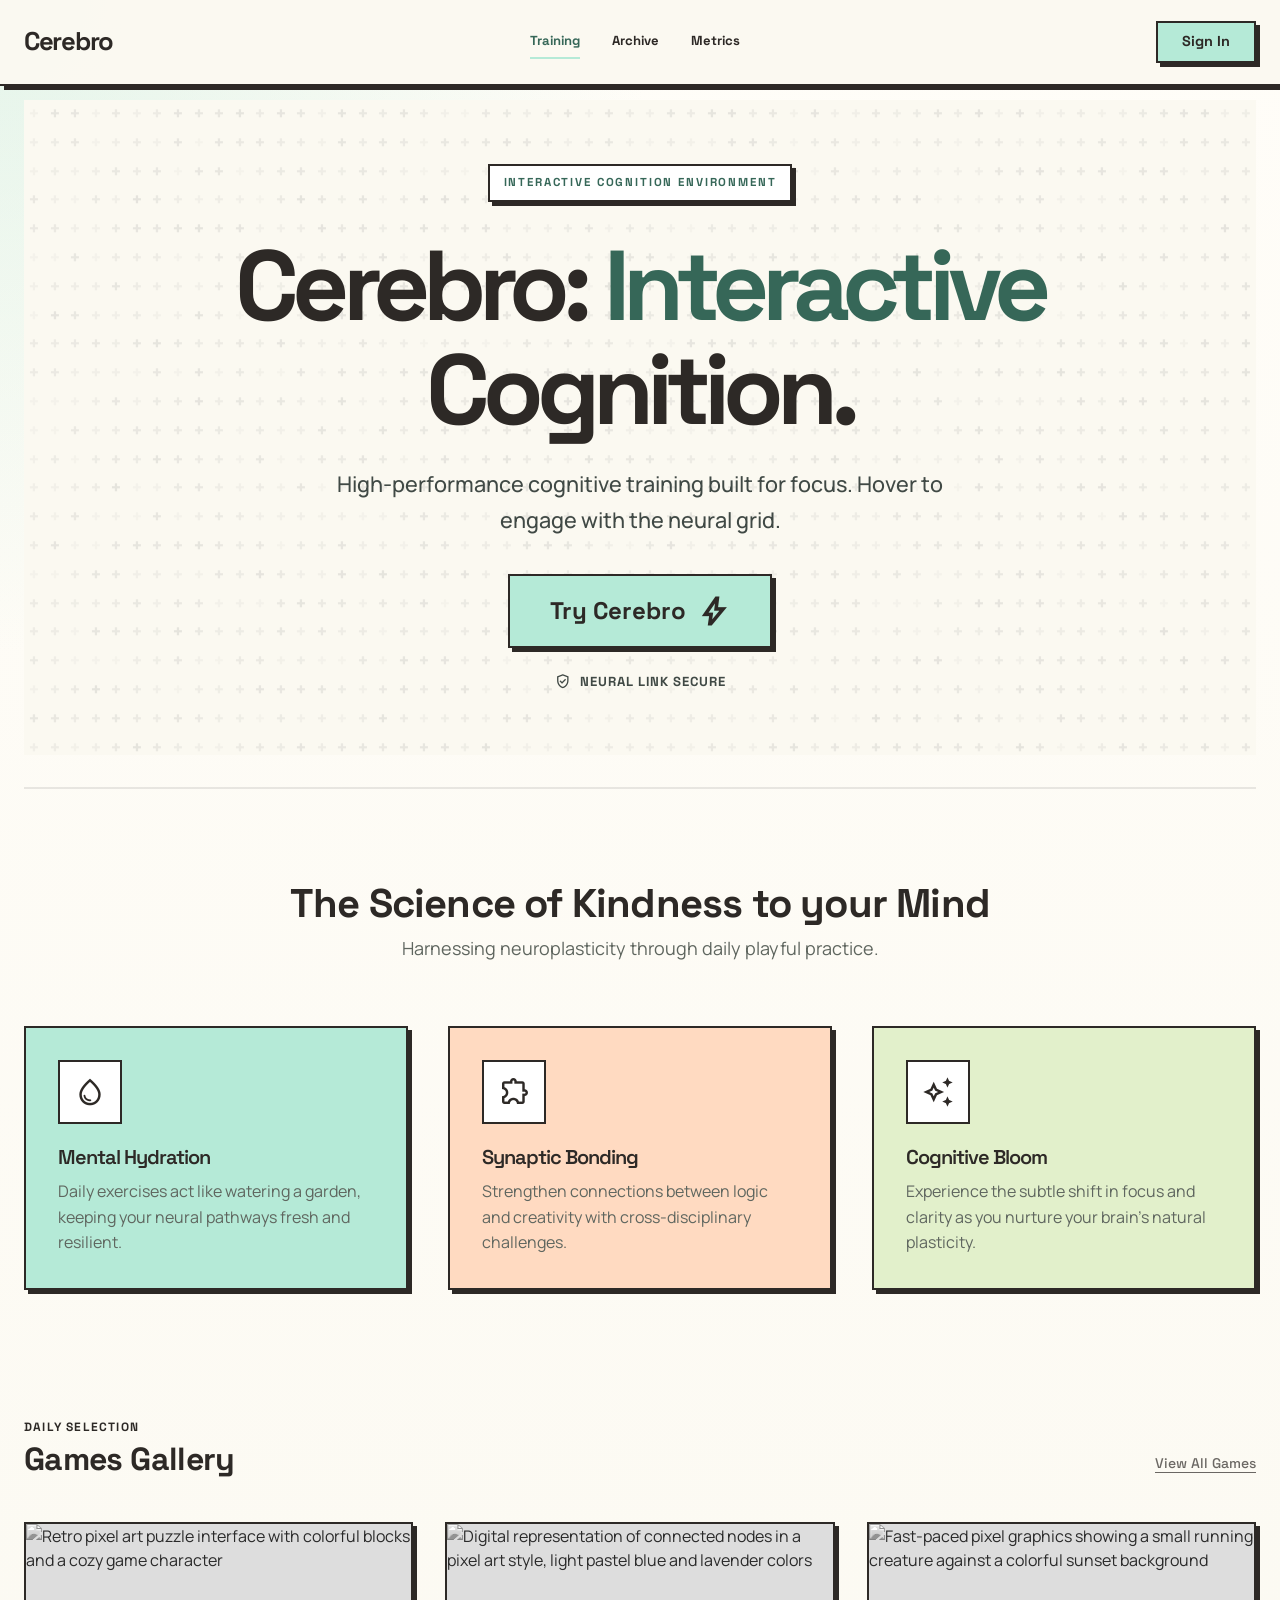
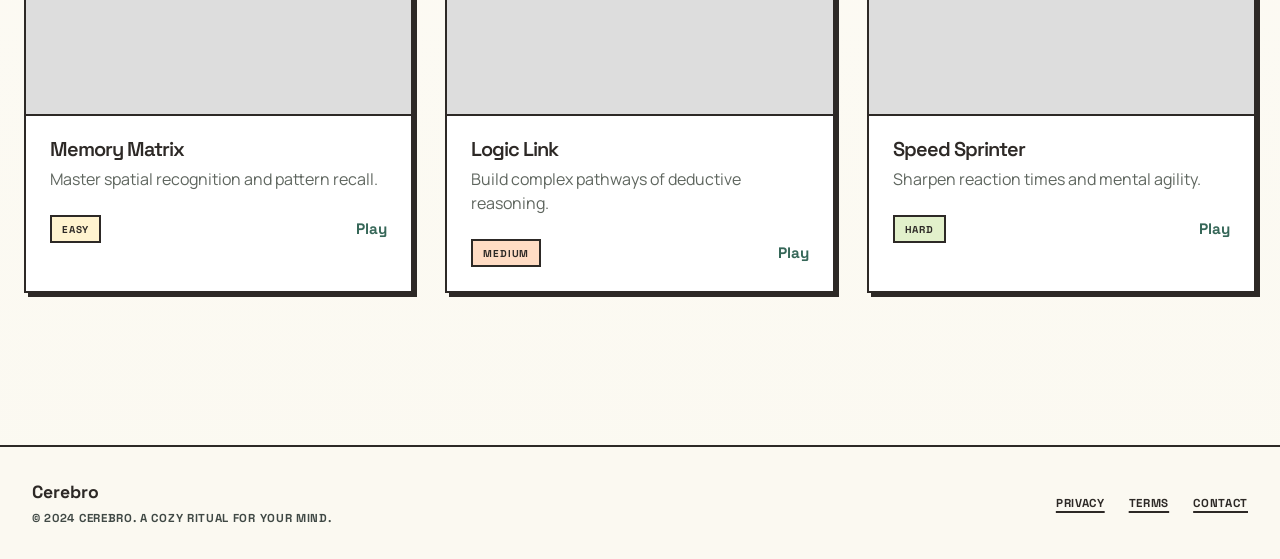
==== commit 44171b2e: "feat(auth): add google sign-in flow" ====
--- a/index.html
+++ b/index.html
@@ -5,14 +5,16 @@
     <meta charset="UTF-8">
     <meta name="viewport" content="width=device-width, initial-scale=1.0">
     <meta name="description"
-        content="Cerebro — Train your brain with short cognitive games. Improve memory, attention, reaction time, logic, and processing speed.">
-    <title>Cerebro — Brain Training</title>
+        content="Cerebro is an interactive cognition platform for sharpening focus, memory, and mental clarity through engaging exercises.">
+    <title>Cerebro — Interactive Cognitive Exercises</title>
 
     <!-- Fonts -->
     <link rel="preconnect" href="https://fonts.googleapis.com">
     <link rel="preconnect" href="https://fonts.gstatic.com" crossorigin>
     <link
-        href="https://fonts.googleapis.com/css2?family=Inter:wght@300;400;500;600;700;800&family=JetBrains+Mono:wght@400;500&display=swap"
+        href="https://fonts.googleapis.com/css2?family=JetBrains+Mono:wght@400;500&family=Manrope:wght@400;500;700;800&family=Space+Grotesk:wght@400;500;600;700&family=Syne:wght@700;800&display=swap"
+        rel="stylesheet">
+    <link href="https://fonts.googleapis.com/css2?family=Material+Symbols+Outlined:wght,FILL@100..700,0..1&display=swap"
         rel="stylesheet">
 
     <!-- Styles -->
@@ -35,17 +37,15 @@
     <header id="site-header">
         <div class="header-inner">
             <div class="logo">
-                <span class="logo-icon">🧠</span>
                 <span class="logo-text">Cerebro</span>
             </div>
             <nav id="main-nav">
-                <button class="nav-btn active" data-view="dashboard">Dashboard</button>
-                <button class="nav-btn" data-view="games">Games</button>
-                <button class="nav-btn" data-view="leaderboard">Leaderboard</button>
+                <button class="nav-btn active" data-view="dashboard">Training</button>
+                <button class="nav-btn" data-view="games">Archive</button>
+                <button class="nav-btn" data-view="leaderboard">Metrics</button>
             </nav>
-            <div class="user-info">
-                <span id="user-score-badge" class="score-badge">0 pts</span>
-                <span id="user-name">Player</span>
+            <div class="user-info" id="user-session-controls">
+                <button class="header-signin-btn" type="button">Sign In</button>
             </div>
         </div>
     </header>
@@ -57,130 +57,205 @@
 
         <!-- ─── Dashboard View ─────────────────────────── -->
         <section id="view-dashboard" class="view active">
-            <div class="dashboard-hero">
-                <h1>Train Your Brain</h1>
-                <p class="hero-subtitle">Short cognitive games to sharpen your mind</p>
-            </div>
-
-            <div class="category-grid">
-                <div class="category-card" data-category="memory">
-                    <div class="card-icon">🔮</div>
-                    <h3>Memory</h3>
-                    <p>Pattern recognition & recall</p>
-                </div>
-                <div class="category-card" data-category="attention">
-                    <div class="card-icon">🎯</div>
-                    <h3>Attention</h3>
-                    <p>Focus & selective attention</p>
-                </div>
-                <div class="category-card" data-category="reaction">
-                    <div class="card-icon">⚡</div>
-                    <h3>Reaction</h3>
-                    <p>Speed & reflexes</p>
-                </div>
-                <div class="category-card" data-category="logic">
-                    <div class="card-icon">🧩</div>
-                    <h3>Logic</h3>
-                    <p>Problem solving & reasoning</p>
-                </div>
-                <div class="category-card" data-category="speed">
-                    <div class="card-icon">🚀</div>
-                    <h3>Processing</h3>
-                    <p>Mental processing speed</p>
-                </div>
+            <div class="editorial-frame">
+                <section class="dashboard-hero">
+                    <div id="hero-canvas-container" class="hero-grid-shell">
+                        <div id="interactive-grid" class="interactive-grid" aria-hidden="true"></div>
+                        <div class="hero-stage-copy">
+                            <div class="hero-chip interactive-element">Interactive Cognition Environment</div>
+                            <h1>Cerebro: <span>Interactive</span><br>Cognition.</h1>
+                            <p class="hero-subtitle">High-performance cognitive training built for focus. Hover to engage with the neural grid.</p>
+                            <div class="hero-actions interactive-element">
+                                <button class="hero-primary-btn" data-view-target="games">
+                                    Try Cerebro
+                                    <span class="material-symbols-outlined">bolt</span>
+                                </button>
+                                <div class="hero-security">
+                                    <span class="material-symbols-outlined">verified_user</span>
+                                    Neural Link Secure
+                                </div>
+                            </div>
+                        </div>
+                    </div>
+                </section>
+                <section class="feature-section">
+                    <div class="feature-intro">
+                        <h2>The Science of Kindness to your Mind</h2>
+                        <p>Harnessing neuroplasticity through daily playful practice.</p>
+                    </div>
+                    <div class="feature-grid">
+                        <article class="feature-card feature-card-primary">
+                            <div class="feature-icon">
+                                <span class="material-symbols-outlined">water_drop</span>
+                            </div>
+                            <h3>Mental Hydration</h3>
+                            <p>Daily exercises act like watering a garden, keeping your neural pathways fresh and resilient.</p>
+                        </article>
+                        <article class="feature-card feature-card-secondary">
+                            <div class="feature-icon">
+                                <span class="material-symbols-outlined">extension</span>
+                            </div>
+                            <h3>Synaptic Bonding</h3>
+                            <p>Strengthen connections between logic and creativity with cross-disciplinary challenges.</p>
+                        </article>
+                        <article class="feature-card feature-card-tertiary">
+                            <div class="feature-icon">
+                                <span class="material-symbols-outlined">auto_awesome</span>
+                            </div>
+                            <h3>Cognitive Bloom</h3>
+                            <p>Experience the subtle shift in focus and clarity as you nurture your brain's natural plasticity.</p>
+                        </article>
+                    </div>
+                </section>
+                <section class="gallery-section">
+                    <div class="gallery-header">
+                        <div>
+                            <span class="gallery-kicker">DAILY SELECTION</span>
+                            <h2>Games Gallery</h2>
+                        </div>
+                        <button class="gallery-link-btn" data-view-target="games">View All Games</button>
+                    </div>
+                    <div class="gallery-grid">
+                        <article class="gallery-card" data-game="pattern-recall" data-category="memory">
+                            <div class="gallery-media">
+                                <img alt="Retro pixel art puzzle interface with colorful blocks and a cozy game character" src="https://lh3.googleusercontent.com/aida-public/[base64]"/>
+                            </div>
+                            <div class="gallery-body">
+                                <h3>Memory Matrix</h3>
+                                <p>Master spatial recognition and pattern recall.</p>
+                                <div class="gallery-meta">
+                                    <span class="gallery-tag tag-easy">EASY</span>
+                                    <button class="gallery-play-btn btn-play" data-game="pattern-recall">Play</button>
+                                </div>
+                            </div>
+                        </article>
+                        <article class="gallery-card" data-game="rule-shifter" data-category="logic">
+                            <div class="gallery-media">
+                                <img alt="Digital representation of connected nodes in a pixel art style, light pastel blue and lavender colors" src="https://lh3.googleusercontent.com/aida-public/[base64]"/>
+                            </div>
+                            <div class="gallery-body">
+                                <h3>Logic Link</h3>
+                                <p>Build complex pathways of deductive reasoning.</p>
+                                <div class="gallery-meta">
+                                    <span class="gallery-tag tag-medium">MEDIUM</span>
+                                    <button class="gallery-play-btn btn-play" data-game="rule-shifter">Play</button>
+                                </div>
+                            </div>
+                        </article>
+                        <article class="gallery-card" data-game="rapid-sort" data-category="speed">
+                            <div class="gallery-media">
+                                <img alt="Fast-paced pixel graphics showing a small running creature against a colorful sunset background" src="https://lh3.googleusercontent.com/aida-public/[base64]"/>
+                            </div>
+                            <div class="gallery-body">
+                                <h3>Speed Sprinter</h3>
+                                <p>Sharpen reaction times and mental agility.</p>
+                                <div class="gallery-meta">
+                                    <span class="gallery-tag tag-hard">HARD</span>
+                                    <button class="gallery-play-btn btn-play" data-game="rapid-sort">Play</button>
+                                </div>
+                            </div>
+                        </article>
+                    </div>
+                </section>
             </div>
         </section>
 
         <!-- ─── Games View ─────────────────────────────── -->
         <section id="view-games" class="view">
-            <div class="games-header">
-                <h2>Choose a Game</h2>
-            </div>
-            <div class="games-grid">
-                <div class="game-card" data-game="pattern-recall" id="game-card-pattern-recall">
-                    <div class="game-card-badge">Memory</div>
-                    <div class="game-card-icon">🔮</div>
-                    <h3>Pattern Recall</h3>
-                    <p>Memorize and replay the sequence of flashing tiles</p>
-                    <div class="game-card-stats">
-                        <span class="stat">Best: <strong id="best-score-display">—</strong></span>
-                        <span class="stat">Played: <strong id="games-played-display">0</strong></span>
-                    </div>
-                    <button class="btn btn-primary btn-play" data-game="pattern-recall">Play Now</button>
-                </div>
-
-                <div class="game-card" data-game="digit-juggler" id="game-card-digit-juggler">
-                    <div class="game-card-badge">Memory</div>
-                    <div class="game-card-icon">🔢</div>
-                    <h3>Digit Juggler</h3>
-                    <p>Remember N digits back — classic n-back challenge</p>
-                    <div class="game-card-stats">
-                        <span class="stat">Best: <strong>—</strong></span>
-                        <span class="stat">Played: <strong>0</strong></span>
-                    </div>
-                    <button class="btn btn-primary btn-play" data-game="digit-juggler">Play Now</button>
-                </div>
-
-                <div class="game-card" data-game="signal-hunter" id="game-card-signal-hunter">
-                    <div class="game-card-badge">Attention</div>
-                    <div class="game-card-icon">🎯</div>
-                    <h3>Signal Hunter</h3>
-                    <p>Find target symbols among visually similar distractors</p>
-                    <div class="game-card-stats">
-                        <span class="stat">Best: <strong>—</strong></span>
-                        <span class="stat">Played: <strong>0</strong></span>
-                    </div>
-                    <button class="btn btn-primary btn-play" data-game="signal-hunter">Play Now</button>
-                </div>
-
-                <div class="game-card" data-game="rule-shifter" id="game-card-rule-shifter">
-                    <div class="game-card-badge">Logic</div>
-                    <div class="game-card-icon">🔄</div>
-                    <h3>Rule Shifter</h3>
-                    <p>Sort cards by a rule that silently changes — adapt fast</p>
-                    <div class="game-card-stats">
-                        <span class="stat">Best: <strong>—</strong></span>
-                        <span class="stat">Played: <strong>0</strong></span>
-                    </div>
-                    <button class="btn btn-primary btn-play" data-game="rule-shifter">Play Now</button>
-                </div>
-
-                <div class="game-card" data-game="mirror-maze" id="game-card-mirror-maze">
-                    <div class="game-card-badge">Logic</div>
-                    <div class="game-card-icon">🪞</div>
-                    <h3>Mirror Maze</h3>
-                    <p>Predict where a ball exits after bouncing off mirrors</p>
-                    <div class="game-card-stats">
-                        <span class="stat">Best: <strong>—</strong></span>
-                        <span class="stat">Played: <strong>0</strong></span>
-                    </div>
-                    <button class="btn btn-primary btn-play" data-game="mirror-maze">Play Now</button>
-                </div>
-
-                <div class="game-card" data-game="impulse-guard" id="game-card-impulse-guard">
-                    <div class="game-card-badge">Attention</div>
-                    <div class="game-card-icon">🛡️</div>
-                    <h3>Impulse Guard</h3>
-                    <p>Tap every shape — except the forbidden one</p>
-                    <div class="game-card-stats">
-                        <span class="stat">Best: <strong>—</strong></span>
-                        <span class="stat">Played: <strong>0</strong></span>
-                    </div>
-                    <button class="btn btn-primary btn-play" data-game="impulse-guard">Play Now</button>
-                </div>
-
-                <div class="game-card" data-game="rapid-sort" id="game-card-rapid-sort">
-                    <div class="game-card-badge">Speed</div>
-                    <div class="game-card-icon">⚡</div>
-                    <h3>Rapid Sort</h3>
-                    <p>Classify items into categories at maximum speed</p>
-                    <div class="game-card-stats">
-                        <span class="stat">Best: <strong>—</strong></span>
-                        <span class="stat">Played: <strong>0</strong></span>
-                    </div>
-                    <button class="btn btn-primary btn-play" data-game="rapid-sort">Play Now</button>
-                </div>
-            </div>
+            <section class="gallery-section">
+                <div class="gallery-header">
+                    <div>
+                        <span class="gallery-kicker">DAILY SELECTION</span>
+                        <h2>Games Gallery</h2>
+                    </div>
+                    <button class="gallery-link-btn" data-view-target="leaderboard">View All Games</button>
+                </div>
+                <div class="gallery-grid">
+                    <article class="gallery-card" data-game="pattern-recall" data-category="memory" id="game-card-pattern-recall">
+                        <div class="gallery-media">
+                            <img alt="Retro pixel art puzzle interface with colorful blocks and a cozy game character" src="https://lh3.googleusercontent.com/aida-public/[base64]"/>
+                        </div>
+                        <div class="gallery-body">
+                            <h3>Memory Matrix</h3>
+                            <p>Master spatial recognition and pattern recall.</p>
+                            <div class="gallery-meta">
+                                <span class="gallery-tag tag-easy">EASY</span>
+                                <button class="gallery-play-btn btn-play" data-game="pattern-recall">Play</button>
+                            </div>
+                        </div>
+                    </article>
+                    <article class="gallery-card" data-game="rule-shifter" data-category="logic" id="game-card-rule-shifter">
+                        <div class="gallery-media">
+                            <img alt="Digital representation of connected nodes in a pixel art style, light pastel blue and lavender colors" src="https://lh3.googleusercontent.com/aida-public/[base64]"/>
+                        </div>
+                        <div class="gallery-body">
+                            <h3>Logic Link</h3>
+                            <p>Build complex pathways of deductive reasoning.</p>
+                            <div class="gallery-meta">
+                                <span class="gallery-tag tag-medium">MEDIUM</span>
+                                <button class="gallery-play-btn btn-play" data-game="rule-shifter">Play</button>
+                            </div>
+                        </div>
+                    </article>
+                    <article class="gallery-card" data-game="rapid-sort" data-category="speed" id="game-card-rapid-sort">
+                        <div class="gallery-media">
+                            <img alt="Fast-paced pixel graphics showing a small running creature against a colorful sunset background" src="https://lh3.googleusercontent.com/aida-public/[base64]"/>
+                        </div>
+                        <div class="gallery-body">
+                            <h3>Speed Sprinter</h3>
+                            <p>Sharpen reaction times and mental agility.</p>
+                            <div class="gallery-meta">
+                                <span class="gallery-tag tag-hard">HARD</span>
+                                <button class="gallery-play-btn btn-play" data-game="rapid-sort">Play</button>
+                            </div>
+                        </div>
+                    </article>
+                </div>
+            </section>
+        </section>
+
+        <!-- ─── Auth View ──────────────────────────────── -->
+        <section id="view-auth" class="view">
+            <section class="auth-section">
+                <div class="auth-layout">
+                    <article class="auth-story-card">
+                        <div id="auth-star-grid" class="auth-star-grid" aria-hidden="true"></div>
+                        <div class="hero-chip">Google Account Access</div>
+                        <h2>One identity. <span>Zero passwords.</span></h2>
+                        <p class="auth-story-copy">Use Google to sign in to Cerebro. If this is your first visit, your account is created automatically with the same action.</p>
+                        <div class="auth-benefit-grid">
+                            <div class="auth-benefit-card">
+                                <span class="material-symbols-outlined">neurology</span>
+                                <strong>Training history stays linked</strong>
+                                <p>Your sessions, scores, and future progress remain attached to one verified identity.</p>
+                            </div>
+                            <div class="auth-benefit-card">
+                                <span class="material-symbols-outlined">verified_user</span>
+                                <strong>Verified access only</strong>
+                                <p>Google handles both sign-in and account creation, so there is no separate password flow to manage.</p>
+                            </div>
+                        </div>
+                    </article>
+                    <article class="auth-panel-card">
+                        <span class="gallery-kicker">ACCESS NODE</span>
+                        <h3>Continue with Google</h3>
+                        <p class="auth-panel-copy">Choose the Google account you want to use for Cerebro.</p>
+                        <div id="auth-notice" class="auth-notice hidden"></div>
+                        <div id="auth-google-shell" class="auth-google-shell">
+                            <button id="google-signin-trigger" class="google-trigger-btn" type="button">
+                                <span class="google-trigger-mark" aria-hidden="true">G</span>
+                                <span class="google-trigger-copy">
+                                    <strong>Continue with Google</strong>
+                                    <span>Sign in or create your account</span>
+                                </span>
+                            </button>
+                            <div id="google-signin-button" class="google-signin-button"></div>
+                        </div>
+                        <p id="auth-config-message" class="auth-config-message hidden">Google Sign-In is not configured yet for this environment.</p>
+                        <button id="auth-back-btn" class="btn btn-ghost" type="button" data-view-target="dashboard">Back to Landing Page</button>
+                    </article>
+                </div>
+            </section>
         </section>
 
         <!-- ─── Game Container ─────────────────────────── -->
@@ -220,14 +295,14 @@
                     <div class="start-content">
                         <div class="start-icon">🔮</div>
                         <h2>Pattern Recall</h2>
-                        <p>Memorize the flashing tiles and replay them in order</p>
+                        <p>Memorize the flashing tiles and replay them in order to practice visual recall.</p>
                         <ul class="rules-list">
                             <li>Watch the tiles light up</li>
                             <li>Tap them back in the same order</li>
                             <li>Each round adds one more tile</li>
-                            <li>Faster responses earn bonus points</li>
+                            <li>Stay accurate and keep a steady rhythm</li>
                         </ul>
-                        <button id="btn-start-game" class="btn btn-primary btn-lg">Start Game</button>
+                        <button id="btn-start-game" class="btn btn-primary btn-lg">Try Cerebro</button>
                     </div>
                 </div>
             </div>
@@ -240,38 +315,62 @@
 
         <!-- ─── Leaderboard View ───────────────────────── -->
         <section id="view-leaderboard" class="view">
-            <h2>Leaderboard</h2>
-            <div class="leaderboard-filters">
-                <select id="leaderboard-game-select" class="select">
-                    <option value="pattern-recall">Pattern Recall</option>
-                    <option value="digit-juggler">Digit Juggler</option>
-                    <option value="signal-hunter">Signal Hunter</option>
-                    <option value="rule-shifter">Rule Shifter</option>
-                    <option value="mirror-maze">Mirror Maze</option>
-                    <option value="impulse-guard">Impulse Guard</option>
-                    <option value="rapid-sort">Rapid Sort</option>
-                </select>
-            </div>
-            <div id="leaderboard-table-container">
-                <table class="leaderboard-table">
-                    <thead>
-                        <tr>
-                            <th>Rank</th>
-                            <th>Player</th>
-                            <th>Score</th>
-                            <th>Level</th>
-                            <th>Date</th>
-                        </tr>
-                    </thead>
-                    <tbody id="leaderboard-body">
-                        <tr>
-                            <td colspan="5" class="empty-state">No scores yet. Be the first!</td>
-                        </tr>
-                    </tbody>
-                </table>
-            </div>
+            <section class="leaderboard-section">
+                <div class="leaderboard-card">
+                    <div class="leaderboard-header">
+                        <span class="leaderboard-icon material-symbols-outlined">emoji_events</span>
+                        <div>
+                            <span class="gallery-kicker">METRICS FEED</span>
+                            <h2>Leaderboard</h2>
+                        </div>
+                    </div>
+                    <div class="leaderboard-toolbar">
+                        <label class="leaderboard-filter-label" for="leaderboard-game-select">Game</label>
+                        <select id="leaderboard-game-select" class="leaderboard-select">
+                            <option value="pattern-recall">Pattern Recall</option>
+                            <option value="digit-juggler">Digit Juggler</option>
+                            <option value="signal-hunter">Signal Hunter</option>
+                            <option value="rule-shifter">Rule Shifter</option>
+                            <option value="mirror-maze">Mirror Maze</option>
+                            <option value="impulse-guard">Impulse Guard</option>
+                            <option value="rapid-sort">Rapid Sort</option>
+                        </select>
+                    </div>
+                    <div class="leaderboard-table-wrap">
+                        <table class="leaderboard-table">
+                            <thead>
+                                <tr>
+                                    <th>Rank</th>
+                                    <th>Player</th>
+                                    <th>Score</th>
+                                    <th>Level</th>
+                                    <th>Date</th>
+                                </tr>
+                            </thead>
+                            <tbody id="leaderboard-body">
+                                <tr>
+                                    <td colspan="5" class="empty-state">Loading leaderboard…</td>
+                                </tr>
+                            </tbody>
+                        </table>
+                    </div>
+                    <button class="leaderboard-cta header-signin-btn" type="button">Join with Google</button>
+                </div>
+            </section>
         </section>
     </main>
+
+    <footer id="site-footer">
+        <div class="footer-brand">
+            <div class="footer-logo">Cerebro</div>
+            <p>© 2024 Cerebro. A cozy ritual for your mind.</p>
+        </div>
+        <div class="footer-links">
+            <a href="#">Privacy</a>
+            <a href="#">Terms</a>
+            <a href="#">Contact</a>
+        </div>
+    </footer>
 
     <!-- ═══════════════════════════════════════════════════ -->
     <!-- MODALS                                              -->
@@ -281,7 +380,7 @@
     <div id="modal-gameover" class="modal-overlay hidden">
         <div class="modal">
             <div class="modal-header">
-                <h2 id="modal-title">Game Over</h2>
+                <h2 id="modal-title">Session Complete</h2>
             </div>
             <div class="modal-body">
                 <div class="result-score">
@@ -308,7 +407,7 @@
                 </div>
             </div>
             <div class="modal-footer">
-                <button id="btn-play-again" class="btn btn-primary">Play Again</button>
+                <button id="btn-play-again" class="btn btn-primary">Try Again</button>
                 <button id="btn-go-home" class="btn btn-ghost">Home</button>
             </div>
         </div>
@@ -319,8 +418,11 @@
     <!-- ═══════════════════════════════════════════════════ -->
     <script src="https://code.jquery.com/jquery-3.7.1.min.js"
         integrity="sha256-/JqT3SQfawRcv/BIHPThkBvs0OEvtFFmqPF/lYI/Cxo=" crossorigin="anonymous"></script>
+    <script src="https://accounts.google.com/gsi/client" async defer></script>
     <script src="js/utils/timer.js"></script>
     <script src="js/utils/api.js"></script>
+    <script src="js/hero-scene.js"></script>
+    <script src="js/auth.js"></script>
     <script src="js/games/pattern-recall.js"></script>
     <script src="js/games/digit-juggler.js"></script>
     <script src="js/games/signal-hunter.js"></script>
@@ -331,4 +433,4 @@
     <script src="js/app.js"></script>
 </body>
 
-</html>+</html>
--- a/css/main.css
+++ b/css/main.css
@@ -1,88 +1,49 @@
 /* ============================================================
    Cerebro — Main Stylesheet
-   Design System: Dark theme, vibrant accents, glassmorphism
+   Design System: Editorial Grid · Architectural Monolith
    ============================================================ */
 
-/* ── CSS Custom Properties ─────────────────────────────── */
 :root {
-    /* Background & Surface */
-    --bg-primary:      #0a0e17;
-    --bg-secondary:    #111827;
-    --bg-surface:      #1a2332;
-    --bg-surface-hover:#1f2b3d;
-    --bg-glass:        rgba(26, 35, 50, 0.75);
-    --bg-overlay:      rgba(0, 0, 0, 0.65);
-
-    /* Text */
-    --text-primary:    #f0f4f8;
-    --text-secondary:  #8899aa;
-    --text-muted:      #556677;
-
-    /* Accent Colors */
-    --accent-primary:  #6c5ce7;
-    --accent-primary-glow: rgba(108, 92, 231, 0.35);
-    --accent-secondary:#00cec9;
-    --accent-warm:     #fd79a8;
-    --accent-gold:     #f9ca24;
-    --accent-success:  #00b894;
-    --accent-danger:   #e17055;
-
-    /* Gradients */
-    --grad-primary:    linear-gradient(135deg, #6c5ce7 0%, #a29bfe 100%);
-    --grad-warm:       linear-gradient(135deg, #fd79a8 0%, #fdcb6e 100%);
-    --grad-cool:       linear-gradient(135deg, #00cec9 0%, #6c5ce7 100%);
-    --grad-surface:    linear-gradient(180deg, #1a2332 0%, #111827 100%);
-
-    /* Radius */
-    --radius-sm: 6px;
-    --radius-md: 12px;
-    --radius-lg: 20px;
-    --radius-xl: 28px;
-    --radius-round: 50%;
-
-    /* Shadows */
-    --shadow-sm: 0 2px 8px rgba(0, 0, 0, 0.2);
-    --shadow-md: 0 4px 20px rgba(0, 0, 0, 0.3);
-    --shadow-lg: 0 8px 40px rgba(0, 0, 0, 0.4);
-    --shadow-glow: 0 0 30px var(--accent-primary-glow);
-
-    /* Spacing */
-    --space-xs: 4px;
-    --space-sm: 8px;
-    --space-md: 16px;
-    --space-lg: 24px;
-    --space-xl: 40px;
-    --space-2xl: 64px;
-
-    /* Typography */
-    --font-primary: 'Inter', -apple-system, BlinkMacSystemFont, sans-serif;
+    --surface: #f4f4f0;
+    --surface-bright: #faf9f5;
+    --surface-inset: #e8e8e4;
+    --surface-strong: #ffffff;
+    --ink: #111111;
+    --muted: #555555;
+    --muted-soft: #7a7a72;
+    --cobalt: #0047ff;
+    --orange: #ff4d00;
+    --success: #0f8f62;
+    --danger: #b42318;
+    --border-width: 2px;
+    --border: var(--border-width) solid var(--ink);
+    --shadow-hard: 4px 4px 0 0 var(--ink);
+    --shadow-cobalt: 4px 4px 0 0 var(--cobalt);
+    --radius: 0px;
+    --space-1: 8px;
+    --space-2: 12px;
+    --space-3: 16px;
+    --space-4: 24px;
+    --space-5: 32px;
+    --space-6: 48px;
+    --space-7: 64px;
+    --font-display: 'Syne', sans-serif;
+    --font-body: 'Manrope', 'Arial', sans-serif;
+    --font-label: 'Space Grotesk', sans-serif;
     --font-mono: 'JetBrains Mono', monospace;
-    --font-size-xs:  0.75rem;
-    --font-size-sm:  0.875rem;
-    --font-size-md:  1rem;
-    --font-size-lg:  1.25rem;
-    --font-size-xl:  1.5rem;
-    --font-size-2xl: 2rem;
-    --font-size-3xl: 3rem;
-    --font-size-hero: 4rem;
-
-    /* Transitions */
-    --transition-fast: 150ms ease;
-    --transition-normal: 250ms ease;
-    --transition-slow: 400ms cubic-bezier(0.16, 1, 0.3, 1);
-
-    /* Z-index layers */
-    --z-base: 1;
-    --z-header: 100;
-    --z-overlay: 500;
-    --z-modal: 1000;
-}
-
-/* ── Reset & Base ──────────────────────────────────────── */
-*, *::before, *::after {
+    --transition-fast: 120ms ease;
+    --transition-normal: 180ms ease;
+    --z-header: 50;
+    --z-overlay: 300;
+    --z-modal: 500;
+}
+
+*,
+*::before,
+*::after {
+    box-sizing: border-box;
     margin: 0;
     padding: 0;
-    box-sizing: border-box;
 }
 
 html {
@@ -93,316 +54,600 @@
 }
 
 body {
-    font-family: var(--font-primary);
-    background-color: var(--bg-primary);
-    color: var(--text-primary);
-    line-height: 1.6;
     min-height: 100vh;
     overflow-x: hidden;
-}
-
-body::before {
-    content: '';
-    position: fixed;
-    top: 0;
-    left: 0;
-    width: 100%;
-    height: 100%;
     background:
-        radial-gradient(circle at 20% 20%, rgba(108, 92, 231, 0.08) 0%, transparent 50%),
-        radial-gradient(circle at 80% 80%, rgba(0, 206, 201, 0.06) 0%, transparent 50%);
-    pointer-events: none;
-    z-index: 0;
-}
-
-/* ── Header ────────────────────────────────────────────── */
+        linear-gradient(90deg, transparent 0, transparent calc(8.333% - 1px), rgba(17, 17, 17, 0.06) calc(8.333% - 1px), rgba(17, 17, 17, 0.06) 8.333%),
+        linear-gradient(var(--surface-bright), var(--surface));
+    background-size: 12% 100%, 100% 100%;
+    color: var(--ink);
+    font-family: var(--font-body);
+    line-height: 1.5;
+}
+
+button,
+input,
+select,
+textarea {
+    font: inherit;
+}
+
+h1,
+h2,
+h3,
+h4 {
+    font-family: var(--font-display);
+    letter-spacing: -0.04em;
+    text-transform: uppercase;
+}
+
+p {
+    color: var(--ink);
+}
+
 #site-header {
     position: sticky;
     top: 0;
     z-index: var(--z-header);
-    background: var(--bg-glass);
-    backdrop-filter: blur(20px);
-    -webkit-backdrop-filter: blur(20px);
-    border-bottom: 1px solid rgba(255, 255, 255, 0.06);
+    background: rgba(244, 244, 240, 0.96);
+    backdrop-filter: blur(8px);
+    border-bottom: var(--border);
 }
 
 .header-inner {
-    max-width: 1200px;
+    max-width: 1440px;
     margin: 0 auto;
-    padding: var(--space-md) var(--space-lg);
+    padding: 20px 24px;
+    display: grid;
+    grid-template-columns: 1fr auto 1fr;
+    align-items: center;
+    gap: var(--space-4);
+}
+
+.logo {
+    display: inline-flex;
+    align-items: center;
+}
+
+.logo-text {
+    display: inline-block;
+    padding: 8px 12px;
+    border: var(--border);
+    background: var(--surface-strong);
+    box-shadow: var(--shadow-hard);
+    font-family: var(--font-display);
+    font-size: clamp(1.3rem, 2vw, 2rem);
+    font-weight: 800;
+    line-height: 1;
+    text-transform: uppercase;
+}
+
+#main-nav {
+    display: inline-grid;
+    grid-auto-flow: column;
+    justify-content: center;
+    border: var(--border);
+    background: var(--surface-strong);
+}
+
+.nav-btn {
+    border: 0;
+    border-right: var(--border);
+    background: transparent;
+    padding: 14px 18px;
+    color: var(--ink);
+    cursor: pointer;
+    font-family: var(--font-label);
+    font-size: 0.75rem;
+    font-weight: 700;
+    letter-spacing: 0.16em;
+    text-transform: uppercase;
+    transition: background-color var(--transition-fast), color var(--transition-fast);
+}
+
+.nav-btn:last-child {
+    border-right: 0;
+}
+
+.nav-btn:hover,
+.nav-btn:focus-visible {
+    background: var(--ink);
+    color: var(--surface);
+    outline: none;
+}
+
+.nav-btn.active {
+    background: var(--cobalt);
+    color: #fff;
+}
+
+.user-info {
+    justify-self: end;
     display: flex;
     align-items: center;
-    justify-content: space-between;
-    gap: var(--space-lg);
-}
-
-.logo {
-    display: flex;
+    gap: var(--space-3);
+    font-family: var(--font-label);
+    font-size: 0.75rem;
+    font-weight: 700;
+    letter-spacing: 0.12em;
+    text-transform: uppercase;
+}
+
+.score-badge {
+    display: inline-flex;
     align-items: center;
-    gap: var(--space-sm);
-    font-size: var(--font-size-xl);
-    font-weight: 800;
-    letter-spacing: -0.5px;
-}
-
-.logo-icon {
-    font-size: 1.5em;
-    filter: drop-shadow(0 0 8px var(--accent-primary-glow));
-}
-
-.logo-text {
-    background: var(--grad-primary);
-    -webkit-background-clip: text;
-    -webkit-text-fill-color: transparent;
-    background-clip: text;
-}
-
-/* ── Navigation ────────────────────────────────────────── */
-#main-nav {
-    display: flex;
-    gap: var(--space-xs);
-    background: var(--bg-surface);
-    padding: var(--space-xs);
-    border-radius: var(--radius-lg);
-}
-
-.nav-btn {
-    background: transparent;
-    border: none;
-    color: var(--text-secondary);
-    font-family: var(--font-primary);
-    font-size: var(--font-size-sm);
-    font-weight: 500;
-    padding: var(--space-sm) var(--space-md);
-    border-radius: var(--radius-md);
-    cursor: pointer;
-    transition: all var(--transition-fast);
-}
-
-.nav-btn:hover {
-    color: var(--text-primary);
-    background: var(--bg-surface-hover);
-}
-
-.nav-btn.active {
-    color: var(--text-primary);
-    background: var(--accent-primary);
-    box-shadow: 0 2px 12px var(--accent-primary-glow);
-}
-
-/* ── User Info ─────────────────────────────────────────── */
-.user-info {
-    display: flex;
-    align-items: center;
-    gap: var(--space-md);
-    font-size: var(--font-size-sm);
-    color: var(--text-secondary);
-}
-
-.score-badge {
-    background: var(--bg-surface);
-    padding: var(--space-xs) var(--space-md);
-    border-radius: var(--radius-lg);
-    font-weight: 600;
-    font-family: var(--font-mono);
-    color: var(--accent-gold);
-    border: 1px solid rgba(249, 202, 36, 0.2);
-}
-
-/* ── Main Layout ───────────────────────────────────────── */
+    padding: 8px 12px;
+    border: var(--border);
+    background: var(--orange);
+    color: #fff;
+    box-shadow: var(--shadow-hard);
+}
+
 #app {
-    position: relative;
-    z-index: var(--z-base);
-    max-width: 1200px;
+    max-width: 1440px;
     margin: 0 auto;
-    padding: var(--space-xl) var(--space-lg);
-}
-
-/* ── Views (SPA routing) ───────────────────────────────── */
+    padding: 32px 24px 64px;
+}
+
 .view {
     display: none;
-    animation: fadeSlideIn 0.4s var(--transition-slow) both;
+    animation: view-in 180ms ease both;
 }
 
 .view.active {
     display: block;
 }
 
-@keyframes fadeSlideIn {
+@keyframes view-in {
     from {
         opacity: 0;
-        transform: translateY(16px);
-    }
+        transform: translateY(8px);
+    }
+
     to {
         opacity: 1;
         transform: translateY(0);
     }
 }
 
-/* ── Dashboard Hero ────────────────────────────────────── */
+.editorial-frame {
+    display: grid;
+    gap: var(--space-5);
+}
+
+.eyebrow {
+    color: var(--muted);
+    font-family: var(--font-label);
+    font-size: 0.72rem;
+    font-weight: 700;
+    letter-spacing: 0.18em;
+    text-transform: uppercase;
+}
+
 .dashboard-hero {
-    text-align: center;
-    padding: var(--space-2xl) 0 var(--space-xl);
-}
-
-.dashboard-hero h1 {
-    font-size: var(--font-size-hero);
+    display: grid;
+    grid-template-columns: minmax(0, 1.35fr) minmax(320px, 0.9fr);
+    border: var(--border);
+    background: var(--surface);
+}
+
+.hero-copy,
+.hero-aside {
+    min-width: 0;
+}
+
+.hero-copy {
+    padding: clamp(28px, 4vw, 56px);
+    border-right: var(--border);
+    display: grid;
+    align-content: space-between;
+    gap: var(--space-4);
+}
+
+.hero-copy h1 {
+    max-width: 10ch;
+    font-size: clamp(3.4rem, 10vw, 7rem);
+    line-height: 0.88;
+}
+
+.hero-subtitle {
+    max-width: 40rem;
+    font-size: clamp(1rem, 1.5vw, 1.2rem);
+    line-height: 1.6;
+    color: var(--muted);
+}
+
+.hero-aside {
+    display: grid;
+    grid-template-rows: auto minmax(280px, 1fr);
+    background: var(--surface-inset);
+}
+
+.signal-card {
+    padding: var(--space-4);
+    border-bottom: var(--border);
+    background: var(--cobalt);
+    color: #fff;
+    display: grid;
+    gap: var(--space-2);
+}
+
+.signal-card .signal-label {
+    font-family: var(--font-label);
+    font-size: 0.72rem;
+    font-weight: 700;
+    letter-spacing: 0.16em;
+    text-transform: uppercase;
+}
+
+.signal-card strong {
+    font-family: var(--font-display);
+    font-size: clamp(1.6rem, 2.4vw, 2.3rem);
+    letter-spacing: -0.04em;
+    text-transform: uppercase;
+}
+
+.signal-card p {
+    color: rgba(255, 255, 255, 0.85);
+}
+
+#hero-canvas-container {
+    position: relative;
+    min-height: 320px;
+    background:
+        radial-gradient(circle at top right, rgba(0, 71, 255, 0.32), transparent 42%),
+        linear-gradient(145deg, #0d1024 0%, #131722 100%);
+}
+
+#hero-canvas {
+    display: block;
+    width: 100%;
+    height: 100%;
+}
+
+.dashboard-grid {
+    display: grid;
+    grid-template-columns: minmax(0, 1.3fr) minmax(300px, 0.7fr);
+    gap: var(--space-4);
+}
+
+.dashboard-panel {
+    border: var(--border);
+    background: var(--surface);
+}
+
+.dashboard-panel-primary {
+    padding: clamp(24px, 3vw, 40px);
+    display: grid;
+    gap: var(--space-4);
+}
+
+.panel-heading,
+.protocol-footer {
+    display: flex;
+    align-items: flex-start;
+    justify-content: space-between;
+    gap: var(--space-3);
+}
+
+.panel-kicker {
+    color: var(--muted-soft);
+    font-family: var(--font-label);
+    font-size: 0.75rem;
+    font-weight: 700;
+    letter-spacing: 0.14em;
+    text-transform: uppercase;
+}
+
+.protocol-list {
+    display: grid;
+    gap: 0;
+    border-top: var(--border);
+}
+
+.protocol-item {
+    width: 100%;
+    border: 0;
+    border-bottom: var(--border);
+    background: var(--surface-bright);
+    padding: 20px 0;
+    display: grid;
+    grid-template-columns: 56px minmax(0, 1fr) auto;
+    align-items: center;
+    gap: var(--space-3);
+    cursor: pointer;
+    text-align: left;
+    transition: background-color var(--transition-fast), color var(--transition-fast), transform var(--transition-fast);
+}
+
+.protocol-item:hover,
+.protocol-item:focus-visible {
+    background: var(--ink);
+    color: #fff;
+    outline: none;
+}
+
+.protocol-index,
+.protocol-time {
+    font-family: var(--font-label);
+    font-size: 0.72rem;
+    font-weight: 700;
+    letter-spacing: 0.14em;
+    text-transform: uppercase;
+}
+
+.protocol-body {
+    display: grid;
+    gap: 4px;
+}
+
+.protocol-body strong {
+    font-family: var(--font-display);
+    font-size: clamp(1.4rem, 2vw, 2rem);
+    letter-spacing: -0.04em;
+    text-transform: uppercase;
+}
+
+.protocol-body small {
+    color: inherit;
+    font-size: 0.98rem;
+    opacity: 0.75;
+}
+
+.protocol-cta {
+    min-width: 240px;
+}
+
+.dashboard-stack {
+    display: grid;
+    gap: var(--space-4);
+}
+
+.metric-panel {
+    padding: var(--space-4);
+}
+
+.metric-panel-accent {
+    background: var(--orange);
+    color: #fff;
+}
+
+.metric-panel-accent .eyebrow,
+.metric-panel-accent .metric-copy {
+    color: rgba(255, 255, 255, 0.88);
+}
+
+.metric-value {
+    font-family: var(--font-display);
+    font-size: clamp(5rem, 10vw, 7rem);
     font-weight: 800;
-    letter-spacing: -2px;
-    background: var(--grad-primary);
-    -webkit-background-clip: text;
-    -webkit-text-fill-color: transparent;
-    background-clip: text;
-    margin-bottom: var(--space-md);
-    line-height: 1.1;
-}
-
-.hero-subtitle {
-    font-size: var(--font-size-lg);
-    color: var(--text-secondary);
-    font-weight: 300;
-}
-
-/* ── Category Grid ─────────────────────────────────────── */
-.category-grid {
-    display: grid;
-    grid-template-columns: repeat(auto-fit, minmax(200px, 1fr));
-    gap: var(--space-lg);
-    margin-top: var(--space-xl);
+    line-height: 0.9;
+}
+
+.metric-copy {
+    max-width: 28rem;
+}
+
+.metric-grid {
+    display: grid;
+    grid-template-columns: repeat(2, minmax(0, 1fr));
+    background: var(--surface-inset);
+}
+
+.metric-cell {
+    min-height: 132px;
+    padding: var(--space-4);
+    border-right: var(--border);
+    border-bottom: var(--border);
+    display: grid;
+    align-content: space-between;
+}
+
+.metric-cell:nth-child(2n) {
+    border-right: 0;
+}
+
+.metric-cell:nth-last-child(-n + 2) {
+    border-bottom: 0;
+}
+
+.metric-label {
+    color: var(--muted);
+    font-family: var(--font-label);
+    font-size: 0.72rem;
+    font-weight: 700;
+    letter-spacing: 0.14em;
+    text-transform: uppercase;
+}
+
+.metric-cell strong {
+    font-family: var(--font-display);
+    font-size: clamp(1.6rem, 2.8vw, 2.5rem);
+    line-height: 1;
+}
+
+.category-strip {
+    display: grid;
+    grid-template-columns: repeat(5, minmax(0, 1fr));
+    gap: 0;
+    border: var(--border);
+    background: var(--ink);
 }
 
 .category-card {
-    background: var(--grad-surface);
-    border: 1px solid rgba(255, 255, 255, 0.06);
-    border-radius: var(--radius-lg);
-    padding: var(--space-xl) var(--space-lg);
-    text-align: center;
+    border: 0;
+    border-right: var(--border);
+    background: var(--surface);
+    padding: 24px 18px;
+    display: grid;
+    gap: var(--space-2);
     cursor: pointer;
-    transition: all var(--transition-normal);
-    position: relative;
-    overflow: hidden;
-}
-
-.category-card::before {
-    content: '';
-    position: absolute;
-    top: 0;
-    left: 0;
-    right: 0;
-    height: 3px;
-    background: var(--grad-primary);
-    opacity: 0;
-    transition: opacity var(--transition-normal);
-}
-
-.category-card:hover {
-    transform: translateY(-4px);
-    border-color: rgba(108, 92, 231, 0.3);
-    box-shadow: var(--shadow-glow);
-}
-
-.category-card:hover::before {
-    opacity: 1;
+    text-align: left;
+    transition: background-color var(--transition-fast), color var(--transition-fast);
+}
+
+.category-card:last-child {
+    border-right: 0;
+}
+
+.category-card:hover,
+.category-card:focus-visible,
+.category-card.active {
+    background: var(--cobalt);
+    color: #fff;
+    outline: none;
+}
+
+.category-card h3 {
+    font-size: 1.5rem;
+}
+
+.category-card p {
+    color: inherit;
+    opacity: 0.82;
 }
 
 .card-icon {
-    font-size: 2.5rem;
-    margin-bottom: var(--space-md);
-    filter: drop-shadow(0 4px 8px rgba(0,0,0,0.3));
-}
-
-.category-card h3 {
-    font-size: var(--font-size-lg);
-    font-weight: 700;
-    margin-bottom: var(--space-xs);
-}
-
-.category-card p {
-    font-size: var(--font-size-sm);
-    color: var(--text-secondary);
-}
-
-/* ── Games Grid ────────────────────────────────────────── */
+    font-family: var(--font-label);
+    font-size: 0.72rem;
+    font-weight: 700;
+    letter-spacing: 0.16em;
+}
+
 .games-header {
-    margin-bottom: var(--space-xl);
+    display: grid;
+    grid-template-columns: minmax(0, 0.9fr) minmax(280px, 0.8fr);
+    gap: var(--space-4);
+    align-items: end;
 }
 
 .games-header h2 {
-    font-size: var(--font-size-2xl);
-    font-weight: 700;
+    font-size: clamp(3rem, 7vw, 5.5rem);
+    line-height: 0.88;
+}
+
+.games-header-copy {
+    color: var(--muted);
+    font-size: 1.05rem;
+    line-height: 1.7;
+}
+
+.drill-filter-bar {
+    display: flex;
+    flex-wrap: wrap;
+    gap: var(--space-2);
+}
+
+.filter-chip {
+    border: var(--border);
+    background: var(--surface-strong);
+    padding: 10px 14px;
+    cursor: pointer;
+    font-family: var(--font-label);
+    font-size: 0.74rem;
+    font-weight: 700;
+    letter-spacing: 0.14em;
+    text-transform: uppercase;
+    transition: background-color var(--transition-fast), color var(--transition-fast), box-shadow var(--transition-fast);
+}
+
+.filter-chip:hover,
+.filter-chip:focus-visible,
+.filter-chip.active {
+    background: var(--ink);
+    color: #fff;
+    outline: none;
+    box-shadow: var(--shadow-hard);
 }
 
 .games-grid {
     display: grid;
-    grid-template-columns: repeat(auto-fill, minmax(300px, 1fr));
-    gap: var(--space-lg);
+    grid-template-columns: repeat(12, minmax(0, 1fr));
+    gap: var(--border-width);
+    background: var(--ink);
+    border: var(--border);
 }
 
 .game-card {
-    background: var(--bg-surface);
-    border: 1px solid rgba(255, 255, 255, 0.06);
-    border-radius: var(--radius-lg);
-    padding: var(--space-xl);
-    position: relative;
-    transition: all var(--transition-normal);
+    grid-column: span 4;
+    background: var(--surface);
+    padding: 24px;
+    min-height: 320px;
+    display: grid;
+    align-content: space-between;
+    gap: var(--space-3);
+    transition: background-color var(--transition-fast), color var(--transition-fast), transform var(--transition-fast);
 }
 
 .game-card:hover {
-    border-color: rgba(108, 92, 231, 0.3);
-    box-shadow: var(--shadow-glow);
+    background: var(--ink);
+    color: #fff;
+    transform: translate(-2px, -2px);
+}
+
+.game-card.is-hidden {
+    display: none;
 }
 
 .game-card-badge {
-    display: inline-block;
-    padding: var(--space-xs) var(--space-sm);
-    background: var(--accent-primary);
-    color: white;
-    font-size: var(--font-size-xs);
-    font-weight: 600;
-    border-radius: var(--radius-sm);
-    text-transform: uppercase;
-    letter-spacing: 0.5px;
-    margin-bottom: var(--space-md);
+    display: inline-flex;
+    width: fit-content;
+    padding: 8px 10px;
+    border: var(--border);
+    font-family: var(--font-label);
+    font-size: 0.72rem;
+    font-weight: 700;
+    letter-spacing: 0.14em;
+    text-transform: uppercase;
 }
 
 .game-card-icon {
-    font-size: 3rem;
-    margin-bottom: var(--space-md);
+    font-family: var(--font-label);
+    font-size: 0.78rem;
+    font-weight: 700;
+    letter-spacing: 0.18em;
+    text-transform: uppercase;
+    color: var(--cobalt);
+}
+
+.game-card:hover .game-card-icon {
+    color: #fff;
 }
 
 .game-card h3 {
-    font-size: var(--font-size-xl);
-    font-weight: 700;
-    margin-bottom: var(--space-sm);
+    font-size: clamp(2rem, 3vw, 2.75rem);
+    line-height: 0.92;
 }
 
 .game-card p {
-    color: var(--text-secondary);
-    font-size: var(--font-size-sm);
-    margin-bottom: var(--space-lg);
+    color: inherit;
+    opacity: 0.82;
+    max-width: 30ch;
 }
 
 .game-card-stats {
     display: flex;
-    gap: var(--space-lg);
-    margin-bottom: var(--space-lg);
-    font-size: var(--font-size-sm);
-    color: var(--text-secondary);
+    flex-wrap: wrap;
+    gap: 10px 16px;
+    color: inherit;
+    font-family: var(--font-label);
+    font-size: 0.75rem;
+    font-weight: 700;
+    letter-spacing: 0.08em;
+    text-transform: uppercase;
 }
 
 .game-card-stats strong {
-    color: var(--accent-gold);
-    font-family: var(--font-mono);
-}
-
-/* ── Game Header (in-game) ─────────────────────────────── */
+    color: inherit;
+}
+
 .game-header {
     display: flex;
     align-items: center;
-    gap: var(--space-lg);
-    margin-bottom: var(--space-xl);
-    padding-bottom: var(--space-md);
-    border-bottom: 1px solid rgba(255, 255, 255, 0.06);
+    gap: var(--space-4);
+    margin-bottom: var(--space-5);
+    padding-bottom: var(--space-3);
+    border-bottom: var(--border);
 }
 
 .game-info {
@@ -410,79 +655,78 @@
 }
 
 .game-info h2 {
-    font-size: var(--font-size-xl);
-    font-weight: 700;
+    font-size: clamp(2rem, 4vw, 3.5rem);
 }
 
 .game-meta {
     display: flex;
-    gap: var(--space-md);
-    margin-top: var(--space-xs);
+    flex-wrap: wrap;
+    gap: var(--space-2);
+    margin-top: var(--space-2);
 }
 
 .meta-item {
-    font-size: var(--font-size-sm);
-    color: var(--text-secondary);
-    font-family: var(--font-mono);
-    background: var(--bg-surface);
-    padding: var(--space-xs) var(--space-sm);
-    border-radius: var(--radius-sm);
+    border: var(--border);
+    background: var(--surface-strong);
+    padding: 8px 10px;
+    font-family: var(--font-label);
+    font-size: 0.74rem;
+    font-weight: 700;
+    letter-spacing: 0.12em;
+    text-transform: uppercase;
 }
 
 .meta-item .heart {
-    color: var(--accent-danger);
-    margin: 0 1px;
+    color: var(--danger);
 }
 
 .meta-item .heart.lost {
-    opacity: 0.2;
-}
-
-/* ── Game Area ─────────────────────────────────────────── */
+    opacity: 0.24;
+}
+
 #game-area {
     position: relative;
+    min-height: 480px;
     display: flex;
-    flex-direction: column;
     align-items: center;
     justify-content: center;
-    min-height: 480px;
-}
-
-/* ── Game Status ───────────────────────────────────────── */
+}
+
 .game-status {
+    margin-top: var(--space-4);
+    min-height: 2em;
     text-align: center;
-    margin-top: var(--space-lg);
-    font-size: var(--font-size-lg);
-    font-weight: 500;
-    color: var(--text-secondary);
-    min-height: 2em;
-    transition: all var(--transition-fast);
+    color: var(--muted);
+    font-family: var(--font-label);
+    font-size: 0.9rem;
+    font-weight: 700;
+    letter-spacing: 0.08em;
+    text-transform: uppercase;
 }
 
 .game-status.watching {
-    color: var(--accent-secondary);
+    color: var(--cobalt);
 }
 
 .game-status.your-turn {
-    color: var(--accent-gold);
+    color: var(--orange);
 }
 
 .game-status.correct {
-    color: var(--accent-success);
+    color: var(--success);
 }
 
 .game-status.wrong {
-    color: var(--accent-danger);
-}
-
-/* ── Start Screen ──────────────────────────────────────── */
+    color: var(--danger);
+}
+
 .game-start-screen {
     position: absolute;
     inset: 0;
+    z-index: 10;
     display: flex;
     align-items: center;
     justify-content: center;
-    z-index: 10;
 }
 
 .game-start-screen.hidden {
@@ -490,212 +734,1789 @@
 }
 
 .start-content {
+    width: min(100%, 540px);
+    border: var(--border);
+    background: var(--surface-bright);
+    box-shadow: var(--shadow-hard);
+    padding: 32px;
+    text-align: left;
+}
+
+.start-icon {
+    margin-bottom: var(--space-4);
+    color: var(--cobalt);
+    font-family: var(--font-label);
+    font-size: 0.85rem;
+    font-weight: 700;
+    letter-spacing: 0.18em;
+    text-transform: uppercase;
+}
+
+.start-content h2 {
+    margin-bottom: var(--space-2);
+    font-size: clamp(2rem, 4vw, 3rem);
+}
+
+.start-content p {
+    color: var(--muted);
+}
+
+.rules-list {
+    margin: var(--space-4) 0;
+    padding-left: 18px;
+    display: grid;
+    gap: 8px;
+}
+
+.progress-bar-container {
+    width: min(100%, 640px);
+    height: 12px;
+    margin: 20px auto 0;
+    border: var(--border);
+    background: var(--surface-strong);
+}
+
+.progress-bar-container.hidden {
+    display: none;
+}
+
+.progress-bar {
+    width: 0;
+    height: 100%;
+    background: var(--cobalt);
+}
+
+#view-leaderboard > h2 {
+    margin-bottom: var(--space-4);
+    font-size: clamp(2.5rem, 5vw, 4rem);
+}
+
+.leaderboard-filters {
+    margin-bottom: var(--space-4);
+}
+
+.leaderboard-table {
+    width: 100%;
+    border-collapse: collapse;
+    border: var(--border);
+    background: var(--surface);
+}
+
+.leaderboard-table th,
+.leaderboard-table td {
+    padding: 14px 16px;
+    border-bottom: var(--border);
+    text-align: left;
+}
+
+.leaderboard-table th {
+    font-family: var(--font-label);
+    font-size: 0.74rem;
+    font-weight: 700;
+    letter-spacing: 0.14em;
+    text-transform: uppercase;
+}
+
+.leaderboard-table tr:last-child td {
+    border-bottom: 0;
+}
+
+.empty-state {
+    color: var(--muted);
     text-align: center;
-    max-width: 400px;
-}
-
-.start-icon {
-    font-size: 4rem;
-    margin-bottom: var(--space-lg);
-    animation: float 3s ease-in-out infinite;
-}
-
-@keyframes float {
-    0%, 100% { transform: translateY(0); }
-    50% { transform: translateY(-12px); }
-}
-
-.start-content h2 {
-    font-size: var(--font-size-2xl);
-    font-weight: 700;
-    margin-bottom: var(--space-sm);
-}
-
-.start-content p {
-    color: var(--text-secondary);
-    margin-bottom: var(--space-lg);
-}
-
-.rules-list {
-    list-style: none;
-    text-align: left;
-    margin-bottom: var(--space-xl);
-}
-
-.rules-list li {
-    padding: var(--space-sm) 0;
-    color: var(--text-secondary);
-    font-size: var(--font-size-sm);
-    border-bottom: 1px solid rgba(255, 255, 255, 0.04);
-    position: relative;
-    padding-left: var(--space-lg);
-}
-
-.rules-list li::before {
-    content: '→';
-    position: absolute;
-    left: 0;
-    color: var(--accent-primary);
-    font-weight: 600;
-}
-
-/* ── Countdown Overlay ─────────────────────────────────── */
-.game-overlay {
-    position: absolute;
+}
+
+.modal-overlay {
+    position: fixed;
     inset: 0;
+    z-index: var(--z-modal);
     display: flex;
     align-items: center;
     justify-content: center;
-    background: rgba(10, 14, 23, 0.85);
-    backdrop-filter: blur(8px);
-    z-index: 20;
-    border-radius: var(--radius-lg);
-}
-
-.game-overlay.hidden {
+    padding: 24px;
+    background: rgba(17, 17, 17, 0.52);
+}
+
+.modal-overlay.hidden {
     display: none;
 }
 
-.countdown-number {
-    font-size: 8rem;
-    font-weight: 800;
-    background: var(--grad-primary);
-    -webkit-background-clip: text;
-    -webkit-text-fill-color: transparent;
-    background-clip: text;
-    animation: countdownPulse 1s ease-in-out infinite;
-}
-
-@keyframes countdownPulse {
-    0% { transform: scale(0.5); opacity: 0; }
-    50% { transform: scale(1.1); opacity: 1; }
-    100% { transform: scale(1); opacity: 0.8; }
-}
-
-/* ── Progress Bar ──────────────────────────────────────── */
-.progress-bar-container {
-    width: 100%;
-    max-width: 500px;
-    margin: var(--space-lg) auto 0;
-    height: 4px;
-    background: var(--bg-surface);
-    border-radius: 2px;
-    overflow: hidden;
-}
-
-.progress-bar-container.hidden {
-    display: none;
-}
-
-.progress-bar {
-    height: 100%;
-    background: var(--grad-cool);
-    border-radius: 2px;
-    width: 100%;
-    transition: width 100ms linear;
-}
-
-.progress-bar.warning {
-    background: var(--accent-warm);
-}
-
-.progress-bar.danger {
-    background: var(--accent-danger);
-}
-
-/* ── Leaderboard ───────────────────────────────────────── */
-.leaderboard-filters {
-    margin-bottom: var(--space-lg);
-}
-
-.select {
-    background: var(--bg-surface);
-    color: var(--text-primary);
-    border: 1px solid rgba(255, 255, 255, 0.1);
-    padding: var(--space-sm) var(--space-md);
-    border-radius: var(--radius-md);
-    font-family: var(--font-primary);
-    font-size: var(--font-size-sm);
-    cursor: pointer;
-}
-
-.leaderboard-table {
-    width: 100%;
-    border-collapse: collapse;
-}
-
-.leaderboard-table th,
-.leaderboard-table td {
-    padding: var(--space-md);
-    text-align: left;
-    border-bottom: 1px solid rgba(255, 255, 255, 0.04);
-}
-
-.leaderboard-table th {
-    color: var(--text-secondary);
-    font-size: var(--font-size-sm);
-    font-weight: 600;
-    text-transform: uppercase;
-    letter-spacing: 0.5px;
-}
-
-.leaderboard-table td {
-    font-size: var(--font-size-sm);
-}
-
-.leaderboard-table tbody tr:hover {
-    background: var(--bg-surface-hover);
-}
-
-.empty-state {
-    text-align: center;
-    color: var(--text-muted);
-    padding: var(--space-2xl) !important;
-}
-
-/* ── Responsive ────────────────────────────────────────── */
-@media (max-width: 768px) {
+.modal {
+    width: min(100%, 520px);
+    border: var(--border);
+    background: var(--surface-bright);
+    box-shadow: 8px 8px 0 0 var(--ink);
+}
+
+.modal-header,
+.modal-body,
+.modal-footer {
+    padding: 20px 24px;
+}
+
+.modal-header,
+.modal-footer {
+    border-bottom: var(--border);
+}
+
+.modal-footer {
+    border-bottom: 0;
+    border-top: var(--border);
+    display: flex;
+    gap: 12px;
+    justify-content: flex-end;
+}
+
+.result-score,
+.result-details {
+    display: grid;
+    gap: 12px;
+}
+
+.result-details {
+    grid-template-columns: repeat(3, minmax(0, 1fr));
+    margin-top: var(--space-4);
+}
+
+.result-item {
+    border: var(--border);
+    padding: 14px;
+}
+
+.result-label {
+    display: block;
+    color: var(--muted);
+    font-family: var(--font-label);
+    font-size: 0.72rem;
+    font-weight: 700;
+    letter-spacing: 0.14em;
+    text-transform: uppercase;
+}
+
+.result-value {
+    display: block;
+    margin-top: 6px;
+    font-family: var(--font-display);
+    font-size: 1.75rem;
+}
+
+.result-badge {
+    margin-top: var(--space-4);
+    border: var(--border);
+    background: var(--cobalt);
+    color: #fff;
+    padding: 14px;
+}
+
+@media (max-width: 1080px) {
     .header-inner {
-        flex-wrap: wrap;
-        gap: var(--space-md);
+        grid-template-columns: 1fr;
+        justify-items: start;
+    }
+
+    .user-info {
+        justify-self: start;
+    }
+
+    .dashboard-hero,
+    .dashboard-grid,
+    .games-header {
+        grid-template-columns: 1fr;
+    }
+
+    .hero-copy {
+        border-right: 0;
+        border-bottom: var(--border);
+    }
+
+    .games-grid {
+        grid-template-columns: repeat(2, minmax(0, 1fr));
+    }
+
+    .game-card {
+        grid-column: span 1;
+    }
+
+    .category-strip {
+        grid-template-columns: repeat(2, minmax(0, 1fr));
+    }
+}
+
+@media (max-width: 720px) {
+    #app {
+        padding: 24px 16px 48px;
+    }
+
+    .header-inner {
+        padding: 16px;
+        gap: 16px;
     }
 
     #main-nav {
-        order: 3;
         width: 100%;
-        justify-content: center;
-    }
-
-    .dashboard-hero h1 {
-        font-size: var(--font-size-3xl);
-    }
-
-    .category-grid {
-        grid-template-columns: repeat(auto-fit, minmax(150px, 1fr));
-        gap: var(--space-md);
-    }
-
-    .game-meta {
-        flex-wrap: wrap;
-        gap: var(--space-sm);
-    }
-
-    .countdown-number {
-        font-size: 5rem;
-    }
-}
-
-@media (max-width: 480px) {
-    #app {
-        padding: var(--space-md);
-    }
-
-    .dashboard-hero h1 {
-        font-size: var(--font-size-2xl);
+        grid-auto-flow: row;
+    }
+
+    .nav-btn {
+        border-right: 0;
+        border-bottom: var(--border);
+        text-align: left;
+    }
+
+    .nav-btn:last-child {
+        border-bottom: 0;
+    }
+
+    .hero-copy h1,
+    .games-header h2,
+    .game-info h2,
+    #view-leaderboard > h2 {
+        word-break: break-word;
+    }
+
+    .protocol-item {
+        grid-template-columns: 1fr;
+        gap: 8px;
+    }
+
+    .protocol-time {
+        color: var(--muted);
+    }
+
+    .metric-grid,
+    .result-details,
+    .games-grid,
+    .category-strip {
+        grid-template-columns: 1fr;
+    }
+
+    .metric-cell,
+    .category-card {
+        border-right: 0;
+        border-bottom: var(--border);
+    }
+
+    .metric-cell:last-child,
+    .category-card:last-child {
+        border-bottom: 0;
     }
 
     .game-header {
         flex-direction: column;
         align-items: flex-start;
     }
-}
+
+.modal-footer {
+        flex-direction: column;
+    }
+}
+
+/* ============================================================
+   UI Refresh Overrides
+   Light Interactive Neubrutalist shell
+   ============================================================ */
+
+:root {
+    --bg-body: #fbf9f1;
+    --bg-surface: #fffdf7;
+    --bg-secondary: #f5f1e6;
+    --bg-surface-hover: #f1ecdd;
+    --primary: #366758;
+    --primary-soft: #bde8d5;
+    --primary-deep: #244a3f;
+    --warning: #d49a2a;
+    --text-primary: #2d2926;
+    --text-secondary: #5f665f;
+    --text-muted: #7e867c;
+    --border-color: #2d2926;
+    --border: 2px solid var(--border-color);
+    --shadow-hard: 4px 4px 0 0 var(--border-color);
+    --shadow-md: var(--shadow-hard);
+    --shadow-lg: 8px 8px 0 0 var(--border-color);
+    --font-display: 'Space Grotesk', sans-serif;
+    --font-heading: var(--font-display);
+    --font-body: 'Manrope', sans-serif;
+    --font-label: 'Space Grotesk', sans-serif;
+    --accent-primary: var(--primary);
+    --accent-success: var(--success);
+    --accent-danger: var(--danger);
+    --accent-yellow: #f6d770;
+    --accent-yellow-dark: #b78e1e;
+    --primary-container: #b5ead7;
+}
+
+body {
+    background:
+        radial-gradient(circle at top left, rgba(189, 232, 213, 0.4), transparent 26%),
+        linear-gradient(180deg, #fffdf8 0%, var(--bg-body) 100%);
+    color: var(--text-primary);
+    font-family: var(--font-body);
+}
+
+h1,
+h2,
+h3,
+h4 {
+    font-family: var(--font-display);
+    letter-spacing: -0.05em;
+    line-height: 0.95;
+    text-transform: none;
+}
+
+#site-header {
+    border-bottom: var(--border);
+    background: rgba(251, 249, 241, 0.96);
+    box-shadow: var(--shadow-hard);
+    backdrop-filter: none;
+}
+
+.header-inner {
+    max-width: 1400px;
+    grid-template-columns: auto 1fr auto;
+    padding: 18px 24px;
+    align-items: center;
+}
+
+.logo-text {
+    padding: 0;
+    border: 0;
+    background: transparent;
+    box-shadow: none;
+    font-family: var(--font-display);
+    font-size: clamp(1.4rem, 2vw, 2rem);
+    font-weight: 800;
+    letter-spacing: -0.05em;
+    text-transform: none;
+}
+
+#main-nav {
+    justify-self: center;
+    display: inline-flex;
+    align-items: center;
+    gap: 32px;
+    border: 0;
+    background: transparent;
+}
+
+.nav-btn {
+    border: 0;
+    border-bottom: 2px solid transparent;
+    padding: 6px 0;
+    background: transparent;
+    color: #2d2926;
+    font-size: 0.82rem;
+    font-weight: 700;
+    letter-spacing: 0;
+    text-transform: none;
+}
+
+.nav-btn:hover,
+.nav-btn:focus-visible,
+.nav-btn.active {
+    background: transparent;
+    color: var(--primary);
+    border-color: var(--primary-container);
+}
+
+.user-info {
+    gap: var(--space-3);
+    color: var(--text-primary);
+}
+
+.header-signin-btn {
+    min-height: 42px;
+    padding: 0 24px;
+    border: var(--border);
+    background: var(--primary-container);
+    color: #2d2926;
+    box-shadow: var(--shadow-hard);
+    font-family: var(--font-label);
+    font-size: 0.9rem;
+    font-weight: 700;
+    cursor: pointer;
+    transition: transform var(--transition-fast), box-shadow var(--transition-fast);
+}
+
+.header-signin-btn:hover {
+    transform: translate(-4px, -4px);
+    box-shadow: 8px 8px 0 0 var(--border-color);
+}
+
+.header-signin-btn:active {
+    transform: translate(4px, 4px);
+    box-shadow: none;
+}
+
+.score-badge,
+#user-name {
+    min-height: 42px;
+    padding: 0 14px;
+    border: var(--border);
+    background: var(--bg-surface);
+    color: var(--text-primary);
+    box-shadow: var(--shadow-hard);
+}
+
+.score-badge {
+    background: var(--primary-soft);
+}
+
+#app {
+    max-width: 1400px;
+    padding: 14px 24px 72px;
+}
+
+.dashboard-hero {
+    display: block;
+    border: 0;
+    background: transparent;
+}
+
+.hero-grid-shell {
+    position: relative;
+    overflow: hidden;
+    min-height: 620px;
+    background: #fbf9f1;
+    display: grid;
+    place-items: center;
+    border: 0;
+    box-shadow: none;
+}
+
+#hero-canvas-container.hero-grid-shell {
+    min-height: 620px;
+    background: #fbf9f1;
+}
+
+.interactive-grid {
+    position: absolute;
+    inset: 0;
+    display: grid;
+    grid-template: repeat(var(--rows, 15), 1fr) / repeat(var(--cols, 25), 1fr);
+    pointer-events: auto;
+}
+
+.grid-item {
+    display: grid;
+    place-items: center;
+    font-family: var(--font-display);
+    font-size: 1.2rem;
+    font-weight: 700;
+    color: var(--item-color, var(--primary));
+    opacity: var(--opacity, 0.09);
+    user-select: none;
+    transition: opacity 0.8s ease-in, rotate 0.4s ease-out, filter 0.6s ease-out;
+    filter: grayscale(1);
+    cursor: default;
+}
+
+.grid-item:hover {
+    transition-duration: 0s;
+    opacity: 1 !important;
+    rotate: calc(var(--grade, 0) * 90deg);
+    filter: grayscale(0) brightness(1.15);
+    background: linear-gradient(135deg, #ff7a59 0%, #ffb36b 48%, #ffe08a 100%);
+    -webkit-background-clip: text;
+    background-clip: text;
+    -webkit-text-fill-color: transparent;
+    color: transparent;
+}
+
+.hero-stage-copy {
+    position: relative;
+    z-index: 2;
+    pointer-events: none;
+    width: min(100%, 960px);
+    padding: 64px 32px;
+    text-align: center;
+}
+
+.hero-chip {
+    display: inline-flex;
+    align-items: center;
+    min-height: 38px;
+    margin-bottom: var(--space-5);
+    padding: 0 14px;
+    border: var(--border);
+    background: #fff;
+    color: var(--primary);
+    box-shadow: var(--shadow-hard);
+    font-family: var(--font-label);
+    font-size: 0.72rem;
+    font-weight: 700;
+    letter-spacing: 0.16em;
+    text-transform: uppercase;
+}
+
+.hero-stage-copy h1 {
+    margin: 0 auto;
+    max-width: 24ch;
+    font-size: clamp(3.2rem, 8vw, 6.2rem);
+    line-height: 1.05;
+    color: #2d2926;
+    font-weight: 900;
+    letter-spacing: -0.07em;
+}
+
+.hero-stage-copy h1 span {
+    color: var(--primary);
+}
+
+.hero-subtitle {
+    max-width: 42rem;
+    margin: 24px auto 0;
+    color: #404945;
+    font-size: clamp(1.05rem, 1.8vw, 1.35rem);
+    line-height: 1.65;
+    font-weight: 500;
+}
+
+.hero-actions {
+    display: flex;
+    flex-wrap: wrap;
+    flex-direction: column;
+    align-items: center;
+    gap: 24px;
+    margin-top: 36px;
+}
+
+.interactive-element {
+    pointer-events: auto;
+}
+
+.hero-primary-btn {
+    display: inline-flex;
+    align-items: center;
+    justify-content: center;
+    gap: 12px;
+    min-height: 74px;
+    padding: 0 40px;
+    border: var(--border);
+    background: var(--primary-container);
+    color: #2d2926;
+    box-shadow: var(--shadow-hard);
+    font-family: var(--font-display);
+    font-size: 1.5rem;
+    font-weight: 700;
+    cursor: pointer;
+    transition: transform 0.2s ease, box-shadow 0.2s ease;
+}
+
+.hero-primary-btn:hover {
+    transform: translate(-4px, -4px);
+    box-shadow: 8px 8px 0 0 var(--border-color);
+}
+
+.hero-primary-btn:active {
+    transform: translate(2px, 2px);
+    box-shadow: 2px 2px 0 0 var(--border-color);
+}
+
+.hero-primary-btn .material-symbols-outlined {
+    font-size: 2rem;
+    font-weight: 700;
+}
+
+.hero-security {
+    display: inline-flex;
+    align-items: center;
+    gap: 8px;
+    color: #404945;
+    font-family: var(--font-label);
+    font-size: 0.82rem;
+    font-weight: 700;
+    letter-spacing: 0.08em;
+    text-transform: uppercase;
+}
+
+.hero-security .material-symbols-outlined {
+    font-size: 1.1rem;
+}
+
+.feature-section {
+    padding: 96px 0 0;
+    border-top: 2px solid rgba(45, 41, 38, 0.1);
+}
+
+.feature-intro {
+    text-align: center;
+    margin-bottom: 64px;
+}
+
+.feature-intro h2 {
+    margin-bottom: 12px;
+    font-family: var(--font-display);
+    font-size: 2.5rem;
+    font-weight: 700;
+    letter-spacing: -0.02em;
+    text-transform: none;
+}
+
+.feature-intro p {
+    color: var(--text-secondary);
+    font-size: 1.125rem;
+}
+
+.feature-grid {
+    display: grid;
+    grid-template-columns: repeat(3, minmax(0, 1fr));
+    gap: 40px;
+}
+
+.feature-card {
+    padding: 32px;
+    border: 2px solid var(--border-color);
+    box-shadow: 4px 4px 0 0 var(--border-color);
+    transition: transform 100ms ease, box-shadow 100ms ease;
+}
+
+.feature-card:hover {
+    transform: translate(-2px, -2px);
+    box-shadow: 8px 8px 0 0 var(--border-color);
+}
+
+.feature-card-primary {
+    background: #b5ead7;
+}
+
+.feature-card-secondary {
+    background: #ffdac1;
+}
+
+.feature-card-tertiary {
+    background: #e2f0cb;
+}
+
+.feature-icon {
+    width: 64px;
+    height: 64px;
+    margin-bottom: 24px;
+    display: grid;
+    place-items: center;
+    border: 2px solid var(--border-color);
+    background: #fff;
+}
+
+.feature-icon .material-symbols-outlined {
+    font-size: 2rem;
+    color: var(--text-primary);
+}
+
+.feature-card h3 {
+    margin-bottom: 12px;
+    font-family: var(--font-display);
+    font-size: 1.25rem;
+    font-weight: 600;
+    text-transform: none;
+}
+
+.feature-card p {
+    color: var(--text-secondary);
+    font-size: 1rem;
+    line-height: 1.6;
+}
+
+.gallery-section {
+    padding: 96px 0 0;
+}
+
+.gallery-header {
+    display: flex;
+    justify-content: space-between;
+    align-items: end;
+    margin-bottom: 48px;
+}
+
+.gallery-kicker {
+    display: block;
+    margin-bottom: 8px;
+    color: var(--secondary);
+    font-family: var(--font-label);
+    font-size: 12px;
+    font-weight: 700;
+    letter-spacing: 0.1em;
+    text-transform: uppercase;
+}
+
+.gallery-header h2 {
+    font-family: var(--font-display);
+    font-size: 2rem;
+    font-weight: 700;
+    letter-spacing: -0.02em;
+    text-transform: none;
+}
+
+.gallery-link-btn {
+    border: 0;
+    background: transparent;
+    color: rgba(45, 41, 38, 0.7);
+    font-family: var(--font-label);
+    font-size: 0.875rem;
+    font-weight: 500;
+    cursor: pointer;
+    text-decoration: underline;
+    text-underline-offset: 4px;
+}
+
+.gallery-grid {
+    display: grid;
+    grid-template-columns: repeat(3, minmax(0, 1fr));
+    gap: 32px;
+}
+
+.gallery-card {
+    border: 2px solid var(--border-color);
+    background: #fff;
+    box-shadow: 4px 4px 0 0 var(--border-color);
+    transition: transform 120ms ease, box-shadow 120ms ease;
+}
+
+.gallery-card:hover {
+    transform: translateY(-4px);
+    box-shadow: 8px 8px 0 0 var(--border-color);
+}
+
+.gallery-media {
+    height: 192px;
+    overflow: hidden;
+    border-bottom: 2px solid var(--border-color);
+    background: #ddd;
+}
+
+.gallery-media img {
+    width: 100%;
+    height: 100%;
+    object-fit: cover;
+    filter: grayscale(1);
+    transition: filter 300ms ease;
+}
+
+.gallery-card:hover .gallery-media img {
+    filter: grayscale(0);
+}
+
+.gallery-body {
+    padding: 24px;
+}
+
+.gallery-body h3 {
+    margin-bottom: 8px;
+    font-family: var(--font-display);
+    font-size: 1.25rem;
+    font-weight: 600;
+    text-transform: none;
+}
+
+.gallery-body p {
+    margin-bottom: 24px;
+    color: var(--text-secondary);
+    font-size: 1rem;
+}
+
+.gallery-meta {
+    display: flex;
+    justify-content: space-between;
+    align-items: center;
+}
+
+.gallery-tag {
+    display: inline-flex;
+    align-items: center;
+    min-height: 28px;
+    padding: 0 10px;
+    border: 2px solid var(--border-color);
+    font-family: var(--font-label);
+    font-size: 10px;
+    font-weight: 700;
+    letter-spacing: 0.08em;
+    text-transform: uppercase;
+}
+
+.tag-easy {
+    background: #fff3cf;
+}
+
+.tag-medium {
+    background: #ffdcc4;
+}
+
+.tag-hard {
+    background: #e2f0cb;
+}
+
+.gallery-play-btn {
+    width: auto;
+    min-height: 0;
+    padding: 0;
+    border: 0;
+    background: transparent;
+    color: var(--primary);
+    font-family: var(--font-label);
+    font-size: 0.95rem;
+    font-weight: 700;
+    cursor: pointer;
+}
+
+.auth-section {
+    padding: 8px 0 0;
+}
+
+.auth-layout {
+    display: grid;
+    grid-template-columns: minmax(0, 1.08fr) minmax(300px, 0.78fr);
+    gap: 24px;
+    align-items: stretch;
+    max-width: 1160px;
+    margin: 0 auto;
+}
+
+.auth-story-card,
+.auth-panel-card {
+    border: var(--border);
+    background: #fffdf6;
+    box-shadow: var(--shadow-hard);
+}
+
+.auth-story-card {
+    position: relative;
+    overflow: hidden;
+    padding: 32px;
+}
+
+.auth-star-grid {
+    position: absolute;
+    inset: 0;
+    z-index: 0;
+    display: grid;
+    grid-template: repeat(var(--rows, 12), 1fr) / repeat(var(--cols, 18), 1fr);
+    pointer-events: auto;
+}
+
+.auth-grid-item {
+    display: grid;
+    place-items: center;
+    font-family: var(--font-display);
+    font-size: 1.45rem;
+    font-weight: 700;
+    color: var(--item-color, rgba(255, 122, 89, 0.2));
+    opacity: var(--opacity, 0.06);
+    line-height: 1;
+    user-select: none;
+    transition: opacity 0.8s ease-in, rotate 0.4s ease-out, filter 0.6s ease-out;
+    filter: grayscale(1);
+    cursor: default;
+}
+
+.auth-grid-item:hover {
+    transition-duration: 0s;
+    opacity: 1 !important;
+    rotate: calc(var(--grade, 0) * 90deg);
+    filter: grayscale(0) brightness(1.15);
+    background: linear-gradient(135deg, #ff7a59 0%, #ffb36b 48%, #ffe08a 100%);
+    -webkit-background-clip: text;
+    background-clip: text;
+    -webkit-text-fill-color: transparent;
+    color: transparent;
+}
+
+.auth-story-card::before,
+.auth-story-card::after {
+    content: '';
+    position: absolute;
+    border-radius: 999px;
+    pointer-events: none;
+}
+
+.auth-story-card::before {
+    top: -72px;
+    right: -72px;
+    width: 210px;
+    height: 210px;
+    border: 2px solid rgba(0, 71, 255, 0.18);
+    border-top-color: rgba(0, 71, 255, 0.95);
+    animation: auth-spin 9s linear infinite;
+}
+
+.auth-story-card::after {
+    top: -36px;
+    right: -36px;
+    width: 132px;
+    height: 132px;
+    border: 2px dashed rgba(255, 77, 0, 0.45);
+    animation: auth-spin-reverse 7s linear infinite;
+}
+
+.auth-story-card h2 {
+    position: relative;
+    z-index: 2;
+    margin-top: 12px;
+    max-width: 10ch;
+    font-size: clamp(2rem, 3.7vw, 3.7rem);
+    line-height: 0.98;
+    text-transform: none;
+}
+
+.auth-story-card h2 span {
+    color: var(--orange);
+}
+
+.auth-story-copy {
+    position: relative;
+    z-index: 2;
+    max-width: 38rem;
+    margin-top: 14px;
+    font-size: 0.94rem;
+    line-height: 1.58;
+    color: #404945;
+}
+
+.auth-benefit-grid {
+    display: grid;
+    grid-template-columns: repeat(2, minmax(0, 1fr));
+    gap: 12px;
+    margin-top: 18px;
+    position: relative;
+    z-index: 2;
+}
+
+.auth-story-card .hero-chip {
+    position: relative;
+    z-index: 2;
+}
+
+.auth-benefit-card {
+    display: grid;
+    gap: 8px;
+    padding: 14px;
+    border: var(--border);
+    background: rgba(255, 255, 255, 0.9);
+    box-shadow: var(--shadow-hard);
+}
+
+.auth-benefit-card .material-symbols-outlined {
+    font-size: 1.75rem;
+    color: var(--cobalt);
+}
+
+.auth-benefit-card strong {
+    font-family: var(--font-display);
+    font-size: 1rem;
+    font-weight: 700;
+}
+
+.auth-benefit-card p {
+    font-size: 0.84rem;
+    line-height: 1.5;
+}
+
+.auth-benefit-card p,
+.auth-panel-copy,
+.auth-config-message {
+    color: #404945;
+    line-height: 1.7;
+}
+
+.auth-panel-card {
+    display: grid;
+    align-content: start;
+    gap: 12px;
+    padding: 24px 22px;
+    background: #fbf9f1;
+}
+
+.auth-panel-card h3 {
+    font-size: clamp(1.45rem, 2vw, 1.85rem);
+    text-transform: none;
+}
+
+.auth-google-shell {
+    display: grid;
+    gap: 10px;
+    padding: 12px;
+    border: var(--border);
+    background: #fff;
+    box-shadow: var(--shadow-hard);
+}
+
+.google-trigger-btn {
+    display: flex;
+    align-items: center;
+    gap: 12px;
+    width: 100%;
+    min-height: 56px;
+    padding: 0 14px;
+    border: var(--border);
+    background: #fff;
+    box-shadow: var(--shadow-hard);
+    cursor: pointer;
+    text-align: left;
+    transition: transform var(--transition-fast), box-shadow var(--transition-fast);
+}
+
+.google-trigger-btn:hover {
+    transform: translate(-2px, -2px);
+    box-shadow: 6px 6px 0 0 var(--ink);
+}
+
+.google-trigger-mark {
+    display: grid;
+    place-items: center;
+    width: 30px;
+    height: 30px;
+    border: var(--border);
+    background: linear-gradient(135deg, #4285f4 0%, #34a853 48%, #fbbc05 76%, #ea4335 100%);
+    color: #fff;
+    font-family: var(--font-display);
+    font-size: 1rem;
+    font-weight: 800;
+}
+
+.google-trigger-copy {
+    display: grid;
+    gap: 2px;
+}
+
+.google-trigger-copy strong {
+    font-family: var(--font-label);
+    font-size: 0.84rem;
+    font-weight: 700;
+    letter-spacing: 0.02em;
+    text-transform: uppercase;
+    color: #2d2926;
+}
+
+.google-trigger-copy span {
+    font-size: 0.75rem;
+    color: #404945;
+}
+
+.google-signin-button {
+    min-height: 12px;
+    opacity: 0.01;
+    overflow: hidden;
+}
+
+.google-signin-button > div,
+.google-signin-button iframe {
+    margin: 0 auto;
+}
+
+.auth-notice {
+    padding: 14px 16px;
+    border: var(--border);
+    background: #fff3cf;
+    box-shadow: var(--shadow-hard);
+    font-family: var(--font-label);
+    font-size: 0.82rem;
+    font-weight: 700;
+    letter-spacing: 0.06em;
+    text-transform: uppercase;
+}
+
+.auth-config-message {
+    font-family: var(--font-label);
+    font-size: 0.86rem;
+}
+
+@keyframes auth-spin {
+    from {
+        transform: rotate(0deg);
+    }
+
+    to {
+        transform: rotate(360deg);
+    }
+}
+
+@keyframes auth-spin-reverse {
+    from {
+        transform: rotate(360deg);
+    }
+
+    to {
+        transform: rotate(0deg);
+    }
+}
+
+.user-info {
+    min-height: 48px;
+}
+
+.user-session {
+    display: inline-flex;
+    align-items: center;
+    gap: 12px;
+    padding: 6px 8px 6px 6px;
+    border: var(--border);
+    background: #fff;
+    box-shadow: var(--shadow-hard);
+}
+
+.user-avatar {
+    width: 36px;
+    height: 36px;
+    border: var(--border);
+    object-fit: cover;
+    background: #f3efe2;
+}
+
+.user-avatar-fallback {
+    display: grid;
+    place-items: center;
+    font-family: var(--font-display);
+    font-size: 1rem;
+    font-weight: 800;
+    color: var(--orange);
+}
+
+.user-copy {
+    display: grid;
+    gap: 2px;
+    min-width: 0;
+    text-transform: none;
+    letter-spacing: 0;
+}
+
+.user-copy strong {
+    overflow: hidden;
+    text-overflow: ellipsis;
+    white-space: nowrap;
+    font-family: var(--font-display);
+    font-size: 0.95rem;
+    color: #2d2926;
+}
+
+.user-copy span {
+    overflow: hidden;
+    text-overflow: ellipsis;
+    white-space: nowrap;
+    font-size: 0.68rem;
+    color: #404945;
+}
+
+.header-session-btn {
+    min-height: 36px;
+    padding: 0 16px;
+    border: var(--border);
+    background: #fff;
+    box-shadow: var(--shadow-hard);
+    font-family: var(--font-label);
+    font-size: 0.72rem;
+    font-weight: 700;
+    letter-spacing: 0.08em;
+    text-transform: uppercase;
+    cursor: pointer;
+}
+
+.header-session-btn:hover {
+    transform: translate(-2px, -2px);
+    box-shadow: 6px 6px 0 0 var(--ink);
+}
+
+.leaderboard-toolbar {
+    display: flex;
+    align-items: center;
+    gap: 14px;
+    margin-bottom: 24px;
+}
+
+.leaderboard-filter-label {
+    font-family: var(--font-label);
+    font-size: 0.78rem;
+    font-weight: 700;
+    letter-spacing: 0.12em;
+    text-transform: uppercase;
+}
+
+.leaderboard-select {
+    min-height: 48px;
+    padding: 0 16px;
+    border: var(--border);
+    background: #fff;
+    box-shadow: var(--shadow-hard);
+}
+
+.leaderboard-table-wrap {
+    overflow-x: auto;
+}
+
+.leaderboard-section {
+    padding: 96px 0 0;
+    max-width: 48rem;
+    margin: 0 auto;
+}
+
+.leaderboard-card {
+    padding: 40px;
+    border: 2px solid var(--border-color);
+    background: #fff;
+    box-shadow: 8px 8px 0 0 var(--border-color);
+}
+
+.leaderboard-header {
+    display: flex;
+    align-items: center;
+    gap: 16px;
+    margin-bottom: 40px;
+}
+
+.leaderboard-icon {
+    font-size: 2rem;
+    color: var(--border-color);
+}
+
+.leaderboard-header h2 {
+    font-family: var(--font-display);
+    font-size: 2rem;
+    font-weight: 700;
+    text-transform: none;
+}
+
+.leaderboard-list {
+    display: grid;
+    gap: 16px;
+}
+
+.leaderboard-item {
+    display: flex;
+    justify-content: space-between;
+    align-items: center;
+    padding: 16px;
+    border: 2px solid var(--border-color);
+    background: var(--surface-container-low);
+    transition: transform 100ms ease;
+}
+
+.leaderboard-item:hover {
+    transform: translateX(8px);
+}
+
+.leaderboard-left {
+    display: flex;
+    align-items: center;
+    gap: 24px;
+}
+
+.rank-number {
+    width: 24px;
+    font-size: 1.25rem;
+    font-weight: 900;
+}
+
+.avatar {
+    width: 48px;
+    height: 48px;
+    display: grid;
+    place-items: center;
+    overflow: hidden;
+    border: 2px solid var(--border-color);
+}
+
+.avatar img {
+    width: 100%;
+    height: 100%;
+    object-fit: cover;
+    image-rendering: pixelated;
+}
+
+.avatar-green {
+    background: #b5ead7;
+}
+
+.avatar-peach {
+    background: #ffdac1;
+}
+
+.avatar-lime {
+    background: #e2f0cb;
+}
+
+.leaderboard-name {
+    font-family: var(--font-display);
+    font-size: 1.1rem;
+    font-weight: 600;
+}
+
+.leaderboard-right {
+    text-align: right;
+}
+
+.leaderboard-right strong {
+    display: block;
+    color: var(--primary);
+    font-family: var(--font-display);
+    font-size: 1.1rem;
+    font-weight: 700;
+}
+
+.leaderboard-right span {
+    display: block;
+    color: var(--text-secondary);
+    font-family: var(--font-label);
+    font-size: 10px;
+    font-weight: 700;
+    letter-spacing: 0.08em;
+    text-transform: uppercase;
+}
+
+.leaderboard-cta {
+    width: 100%;
+    margin-top: 40px;
+    min-height: 56px;
+    border: 2px solid var(--border-color);
+    background: #b5ead7;
+    box-shadow: 4px 4px 0 0 var(--border-color);
+    font-family: var(--font-label);
+    font-size: 0.95rem;
+    font-weight: 700;
+    letter-spacing: 0.1em;
+    text-transform: uppercase;
+    cursor: pointer;
+    transition: transform 100ms ease, box-shadow 100ms ease, background-color 100ms ease;
+}
+
+.leaderboard-cta:hover {
+    transform: translate(-2px, -2px);
+    box-shadow: 8px 8px 0 0 var(--border-color);
+    background: var(--primary);
+    color: #fff;
+}
+
+#site-footer {
+    margin-top: 80px;
+    padding: 40px 48px;
+    border-top: 2px solid var(--border-color);
+    background: #fffdf5;
+    display: flex;
+    justify-content: space-between;
+    align-items: center;
+    gap: 24px;
+}
+
+.footer-brand {
+    display: flex;
+    flex-direction: column;
+    gap: 4px;
+}
+
+.footer-logo {
+    font-family: var(--font-display);
+    font-size: 1.125rem;
+    font-weight: 700;
+    color: var(--border-color);
+}
+
+.footer-brand p,
+.footer-links a {
+    color: rgba(45, 41, 38, 0.7);
+    font-family: var(--font-label);
+    font-size: 0.875rem;
+    font-weight: 500;
+}
+
+.footer-links {
+    display: flex;
+    gap: 32px;
+}
+
+.footer-links a {
+    text-decoration: none;
+}
+
+.footer-links a:hover {
+    color: #b5ead7;
+}
+
+@media (max-width: 1100px) {
+    .auth-layout,
+    .auth-benefit-grid,
+    .feature-grid,
+    .gallery-grid {
+        grid-template-columns: 1fr;
+    }
+
+    .auth-layout {
+        max-width: 660px;
+    }
+}
+
+@media (max-width: 900px) {
+
+    .gallery-header,
+    .leaderboard-item,
+    #site-footer {
+        flex-direction: column;
+        align-items: flex-start;
+    }
+
+    .leaderboard-right {
+        text-align: left;
+    }
+}
+
+.dashboard-grid {
+    grid-template-columns: minmax(0, 1.2fr) minmax(320px, 0.8fr);
+    margin-top: 24px;
+}
+
+.dashboard-panel,
+.games-header,
+.game-header,
+#game-area,
+.leaderboard-table {
+    border: var(--border);
+    background: var(--bg-surface);
+    box-shadow: var(--shadow-hard);
+}
+
+#site-footer {
+    display: flex;
+    flex-wrap: wrap;
+    justify-content: space-between;
+    align-items: center;
+    gap: 16px;
+    padding: 32px;
+    border-top: var(--border);
+    background: #fbf9f1;
+}
+
+.footer-brand {
+    display: flex;
+    flex-direction: column;
+    gap: 4px;
+}
+
+.footer-logo {
+    font-family: var(--font-display);
+    font-size: 1.1rem;
+    font-weight: 900;
+    color: #2d2926;
+}
+
+.footer-brand p,
+.footer-links a {
+    color: #404945;
+    font-family: var(--font-label);
+    font-size: 0.72rem;
+    font-weight: 700;
+    text-transform: uppercase;
+    letter-spacing: 0.06em;
+}
+
+.footer-links {
+    display: flex;
+    gap: 24px;
+}
+
+.footer-links a {
+    color: #2d2926;
+    text-decoration: underline;
+    text-decoration-thickness: 2px;
+    text-underline-offset: 4px;
+}
+
+.panel-heading h2 {
+    margin-top: 10px;
+    font-size: clamp(2rem, 4vw, 3.2rem);
+}
+
+.panel-kicker,
+.metric-label,
+.eyebrow,
+.filter-chip,
+.game-card-badge,
+.game-card-icon,
+.protocol-index,
+.protocol-time {
+    color: var(--text-secondary);
+}
+
+.protocol-list {
+    gap: 12px;
+    border-top: 0;
+}
+
+.protocol-item {
+    border: var(--border);
+    background: var(--bg-body);
+    box-shadow: var(--shadow-hard);
+    padding: 20px 18px;
+}
+
+.protocol-item:hover,
+.protocol-item:focus-visible {
+    background: var(--primary-soft);
+    color: var(--text-primary);
+    transform: translate(-2px, -2px);
+    box-shadow: 6px 6px 0 0 var(--border-color);
+}
+
+.protocol-body strong {
+    text-transform: none;
+}
+
+.protocol-body small,
+.metric-copy,
+.dashboard-note-panel p,
+.games-header-copy,
+.game-card p,
+.start-content p,
+.empty-state {
+    color: var(--text-secondary);
+}
+
+.dashboard-note-panel {
+    padding: var(--space-4);
+    display: grid;
+    gap: 10px;
+}
+
+.dashboard-note-panel h3 {
+    font-size: clamp(1.6rem, 2.8vw, 2.4rem);
+}
+
+.metric-panel-accent {
+    background: var(--primary-soft);
+    color: var(--text-primary);
+}
+
+.metric-panel-accent .eyebrow,
+.metric-panel-accent .metric-copy {
+    color: var(--text-secondary);
+}
+
+.metric-grid {
+    gap: 12px;
+    background: transparent;
+}
+
+.metric-cell {
+    border: var(--border);
+    background: var(--bg-surface);
+    box-shadow: var(--shadow-hard);
+}
+
+.category-strip {
+    gap: 12px;
+    border: 0;
+    background: transparent;
+}
+
+.category-card {
+    border: var(--border);
+    background: var(--bg-surface);
+    box-shadow: var(--shadow-hard);
+}
+
+.category-card:hover,
+.category-card:focus-visible,
+.category-card.active {
+    background: var(--primary-soft);
+    color: var(--text-primary);
+    transform: translate(-2px, -2px);
+    box-shadow: 6px 6px 0 0 var(--border-color);
+}
+
+.category-card p {
+    color: var(--text-secondary);
+}
+
+.games-header {
+    padding: 26px 28px;
+}
+
+.games-header h2 {
+    margin-top: 10px;
+    line-height: 0.92;
+}
+
+.filter-chip {
+    background: var(--bg-surface);
+    box-shadow: var(--shadow-hard);
+}
+
+.filter-chip:hover,
+.filter-chip:focus-visible,
+.filter-chip.active {
+    background: var(--primary-soft);
+    color: var(--text-primary);
+    box-shadow: 6px 6px 0 0 var(--border-color);
+}
+
+.games-grid {
+    gap: 16px;
+    background: transparent;
+    border: 0;
+}
+
+.game-card {
+    border: var(--border);
+    background: var(--bg-surface);
+    box-shadow: var(--shadow-hard);
+}
+
+.game-card:hover {
+    background: var(--primary-soft);
+    color: var(--text-primary);
+    box-shadow: 6px 6px 0 0 var(--border-color);
+}
+
+.game-card-badge {
+    min-height: 34px;
+    padding: 0 12px;
+    background: #fff;
+}
+
+.game-card h3,
+.game-info h2,
+.start-content h2,
+#view-leaderboard > h2 {
+    text-transform: none;
+}
+
+.game-header {
+    align-items: flex-start;
+    padding: 22px 24px;
+    border-bottom: var(--border);
+}
+
+.meta-item {
+    background: #fff;
+    box-shadow: var(--shadow-hard);
+}
+
+#game-area {
+    min-height: 520px;
+    padding: 28px;
+}
+
+.game-status.watching {
+    color: var(--primary);
+}
+
+.game-status.your-turn {
+    color: var(--warning);
+}
+
+.start-content {
+    background: var(--bg-body);
+    box-shadow: var(--shadow-lg);
+}
+
+.start-icon {
+    color: var(--primary);
+}
+
+.progress-bar-container {
+    background: #fff;
+    box-shadow: var(--shadow-hard);
+}
+
+.progress-bar {
+    background: var(--primary);
+}
+
+.leaderboard-table {
+    border-collapse: separate;
+    border-spacing: 0;
+}
+
+.leaderboard-table th {
+    background: var(--bg-secondary);
+}
+
+@media (max-width: 1080px) {
+    .header-inner,
+    .dashboard-grid,
+    .games-header {
+        grid-template-columns: 1fr;
+    }
+
+    #main-nav,
+    .user-info {
+        justify-self: start;
+    }
+}
+
+@media (max-width: 720px) {
+    #app {
+        padding: 10px 16px 56px;
+    }
+
+    .header-inner {
+        padding: 16px;
+        gap: 16px;
+    }
+
+    #main-nav {
+        width: 100%;
+        flex-wrap: wrap;
+        gap: 16px;
+    }
+
+    .user-info {
+        flex-wrap: wrap;
+    }
+
+    .auth-story-card,
+    .auth-panel-card {
+        padding: 18px 16px;
+    }
+
+    .auth-story-card h2,
+    .auth-panel-card h3 {
+        max-width: none;
+    }
+
+    .auth-benefit-grid {
+        margin-top: 16px;
+        gap: 10px;
+    }
+
+    .auth-benefit-card {
+        padding: 12px;
+    }
+
+    .auth-story-card::before {
+        width: 148px;
+        height: 148px;
+        top: -54px;
+        right: -54px;
+    }
+
+    .auth-story-card::after {
+        width: 92px;
+        height: 92px;
+        top: -24px;
+        right: -24px;
+    }
+
+    .auth-grid-item {
+        font-size: 1.15rem;
+    }
+
+    .hero-grid-shell {
+        min-height: 500px;
+    }
+
+    .hero-stage-copy {
+        padding: 36px 18px;
+    }
+
+    .hero-actions,
+    .panel-heading,
+    .protocol-footer,
+    .game-header,
+    .modal-footer,
+    .leaderboard-toolbar {
+        flex-direction: column;
+        align-items: stretch;
+    }
+
+    .result-details,
+    .metric-grid,
+    .category-strip,
+    .games-grid {
+        grid-template-columns: 1fr;
+    }
+}
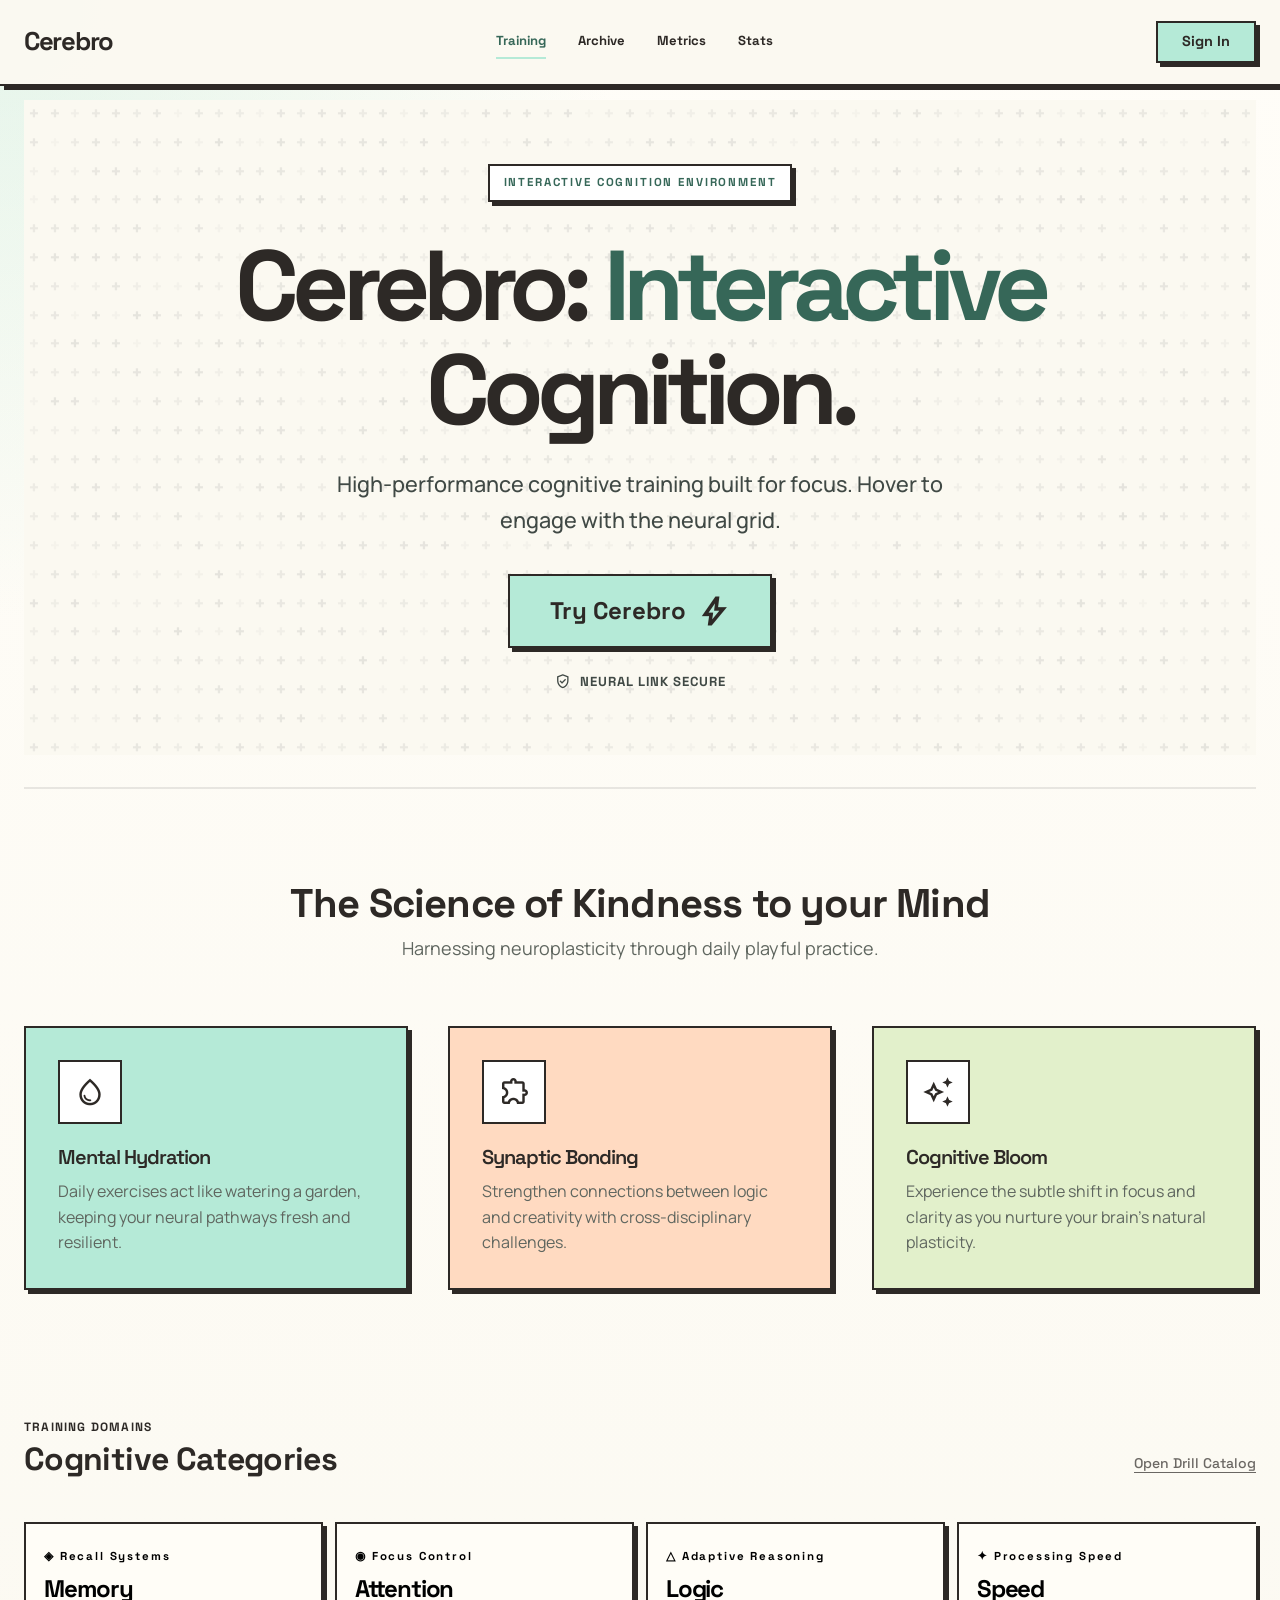
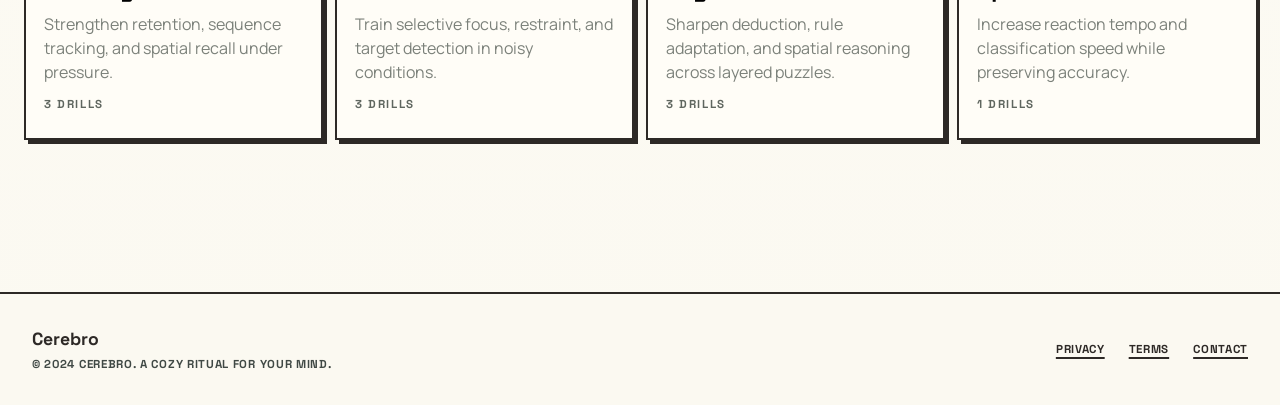
==== commit ab3d1a8f: "Rework games catalog and add new games" ====
--- a/index.html
+++ b/index.html
@@ -20,6 +20,7 @@
     <!-- Styles -->
     <link rel="stylesheet" href="css/main.css">
     <link rel="stylesheet" href="css/components.css">
+    <link rel="stylesheet" href="css/games-shared.css">
     <link rel="stylesheet" href="css/games/pattern-recall.css">
     <link rel="stylesheet" href="css/games/digit-juggler.css">
     <link rel="stylesheet" href="css/games/signal-hunter.css">
@@ -27,6 +28,9 @@
     <link rel="stylesheet" href="css/games/mirror-maze.css">
     <link rel="stylesheet" href="css/games/impulse-guard.css">
     <link rel="stylesheet" href="css/games/rapid-sort.css">
+    <link rel="stylesheet" href="css/games/word-grid.css">
+    <link rel="stylesheet" href="css/games/flanker-task.css">
+    <link rel="stylesheet" href="css/games/syllogisms.css">
 </head>
 
 <body>
@@ -43,6 +47,7 @@
                 <button class="nav-btn active" data-view="dashboard">Training</button>
                 <button class="nav-btn" data-view="games">Archive</button>
                 <button class="nav-btn" data-view="leaderboard">Metrics</button>
+                <button class="nav-btn" data-view="stats">Stats</button>
             </nav>
             <div class="user-info" id="user-session-controls">
                 <button class="header-signin-btn" type="button">Sign In</button>
@@ -110,106 +115,30 @@
                 <section class="gallery-section">
                     <div class="gallery-header">
                         <div>
-                            <span class="gallery-kicker">DAILY SELECTION</span>
-                            <h2>Games Gallery</h2>
-                        </div>
-                        <button class="gallery-link-btn" data-view-target="games">View All Games</button>
-                    </div>
-                    <div class="gallery-grid">
-                        <article class="gallery-card" data-game="pattern-recall" data-category="memory">
-                            <div class="gallery-media">
-                                <img alt="Retro pixel art puzzle interface with colorful blocks and a cozy game character" src="https://lh3.googleusercontent.com/aida-public/[base64]"/>
-                            </div>
-                            <div class="gallery-body">
-                                <h3>Memory Matrix</h3>
-                                <p>Master spatial recognition and pattern recall.</p>
-                                <div class="gallery-meta">
-                                    <span class="gallery-tag tag-easy">EASY</span>
-                                    <button class="gallery-play-btn btn-play" data-game="pattern-recall">Play</button>
-                                </div>
-                            </div>
-                        </article>
-                        <article class="gallery-card" data-game="rule-shifter" data-category="logic">
-                            <div class="gallery-media">
-                                <img alt="Digital representation of connected nodes in a pixel art style, light pastel blue and lavender colors" src="https://lh3.googleusercontent.com/aida-public/[base64]"/>
-                            </div>
-                            <div class="gallery-body">
-                                <h3>Logic Link</h3>
-                                <p>Build complex pathways of deductive reasoning.</p>
-                                <div class="gallery-meta">
-                                    <span class="gallery-tag tag-medium">MEDIUM</span>
-                                    <button class="gallery-play-btn btn-play" data-game="rule-shifter">Play</button>
-                                </div>
-                            </div>
-                        </article>
-                        <article class="gallery-card" data-game="rapid-sort" data-category="speed">
-                            <div class="gallery-media">
-                                <img alt="Fast-paced pixel graphics showing a small running creature against a colorful sunset background" src="https://lh3.googleusercontent.com/aida-public/[base64]"/>
-                            </div>
-                            <div class="gallery-body">
-                                <h3>Speed Sprinter</h3>
-                                <p>Sharpen reaction times and mental agility.</p>
-                                <div class="gallery-meta">
-                                    <span class="gallery-tag tag-hard">HARD</span>
-                                    <button class="gallery-play-btn btn-play" data-game="rapid-sort">Play</button>
-                                </div>
-                            </div>
-                        </article>
-                    </div>
+                            <span class="gallery-kicker">TRAINING DOMAINS</span>
+                            <h2>Cognitive Categories</h2>
+                        </div>
+                        <button class="gallery-link-btn" data-view-target="games">Open Drill Catalog</button>
+                    </div>
+                    <div id="landing-category-strip" class="category-strip"></div>
                 </section>
             </div>
         </section>
 
         <!-- ─── Games View ─────────────────────────────── -->
         <section id="view-games" class="view">
-            <section class="gallery-section">
-                <div class="gallery-header">
-                    <div>
-                        <span class="gallery-kicker">DAILY SELECTION</span>
-                        <h2>Games Gallery</h2>
-                    </div>
-                    <button class="gallery-link-btn" data-view-target="leaderboard">View All Games</button>
-                </div>
-                <div class="gallery-grid">
-                    <article class="gallery-card" data-game="pattern-recall" data-category="memory" id="game-card-pattern-recall">
-                        <div class="gallery-media">
-                            <img alt="Retro pixel art puzzle interface with colorful blocks and a cozy game character" src="https://lh3.googleusercontent.com/aida-public/[base64]"/>
-                        </div>
-                        <div class="gallery-body">
-                            <h3>Memory Matrix</h3>
-                            <p>Master spatial recognition and pattern recall.</p>
-                            <div class="gallery-meta">
-                                <span class="gallery-tag tag-easy">EASY</span>
-                                <button class="gallery-play-btn btn-play" data-game="pattern-recall">Play</button>
-                            </div>
-                        </div>
-                    </article>
-                    <article class="gallery-card" data-game="rule-shifter" data-category="logic" id="game-card-rule-shifter">
-                        <div class="gallery-media">
-                            <img alt="Digital representation of connected nodes in a pixel art style, light pastel blue and lavender colors" src="https://lh3.googleusercontent.com/aida-public/[base64]"/>
-                        </div>
-                        <div class="gallery-body">
-                            <h3>Logic Link</h3>
-                            <p>Build complex pathways of deductive reasoning.</p>
-                            <div class="gallery-meta">
-                                <span class="gallery-tag tag-medium">MEDIUM</span>
-                                <button class="gallery-play-btn btn-play" data-game="rule-shifter">Play</button>
-                            </div>
-                        </div>
-                    </article>
-                    <article class="gallery-card" data-game="rapid-sort" data-category="speed" id="game-card-rapid-sort">
-                        <div class="gallery-media">
-                            <img alt="Fast-paced pixel graphics showing a small running creature against a colorful sunset background" src="https://lh3.googleusercontent.com/aida-public/[base64]"/>
-                        </div>
-                        <div class="gallery-body">
-                            <h3>Speed Sprinter</h3>
-                            <p>Sharpen reaction times and mental agility.</p>
-                            <div class="gallery-meta">
-                                <span class="gallery-tag tag-hard">HARD</span>
-                                <button class="gallery-play-btn btn-play" data-game="rapid-sort">Play</button>
-                            </div>
-                        </div>
-                    </article>
+            <section class="games-catalog-section">
+                <div class="games-header">
+                    <div class="games-header-panel">
+                        <span class="gallery-kicker">DRILL CATALOG</span>
+                        <h2>Cognitive Drills</h2>
+                    </div>
+                    <p class="games-header-copy">Browse every training drill by category. Each drill shows the skill it strengthens, expected intensity, and a typical session length before you launch.</p>
+                </div>
+                <div id="games-filter-bar" class="drill-filter-bar"></div>
+                <div id="games-category-sections" class="games-catalog-groups"></div>
+                <div class="games-catalog-footer">
+                    <button class="gallery-link-btn" data-view-target="leaderboard">View Leaderboard</button>
                 </div>
             </section>
         </section>
@@ -258,59 +187,129 @@
             </section>
         </section>
 
+        <!-- ─── Statistics ─────────────────────────────── -->
+        <section id="view-stats" class="view">
+            <div class="view-header">
+                <h2>Your Statistics</h2>
+                <p class="view-subtitle">Session history and performance across all drills.</p>
+            </div>
+            <div id="stats-content">
+                <div class="stats-grid">
+                    <div class="stat-card" id="stat-total-sessions">
+                        <div class="stat-card-label">Total Sessions</div>
+                        <div class="stat-card-value">—</div>
+                    </div>
+                    <div class="stat-card" id="stat-total-time">
+                        <div class="stat-card-label">Time Spent</div>
+                        <div class="stat-card-value">—</div>
+                    </div>
+                    <div class="stat-card" id="stat-avg-accuracy">
+                        <div class="stat-card-label">Avg Accuracy</div>
+                        <div class="stat-card-value">—</div>
+                    </div>
+                    <div class="stat-card" id="stat-best-tier">
+                        <div class="stat-card-label">Best Tier</div>
+                        <div class="stat-card-value">—</div>
+                    </div>
+                </div>
+                <div class="stats-section">
+                    <h3>Category Breakdown</h3>
+                    <div class="stats-category-grid" id="stats-categories"></div>
+                </div>
+                <div class="stats-section">
+                    <h3>Personal Bests</h3>
+                    <div class="stats-game-grid" id="stats-games"></div>
+                </div>
+            </div>
+        </section>
+
         <!-- ─── Game Container ─────────────────────────── -->
         <section id="view-game" class="view">
+            <!-- Game Header / HUD -->
             <div class="game-header">
-                <button id="btn-back" class="btn btn-ghost">← Back</button>
-                <div class="game-info">
-                    <h2 id="game-title">Pattern Recall</h2>
-                    <div class="game-meta">
-                        <span class="meta-item" id="display-level">Level 1</span>
-                        <span class="meta-item" id="display-round">Round 1</span>
-                        <span class="meta-item" id="display-score">Score: 0</span>
-                        <span class="meta-item" id="display-lives">
+                <div class="game-header-left">
+                    <button id="btn-back" class="btn btn-ghost btn-sm">← Back</button>
+                    <div class="game-header-title">
+                        <span class="game-header-category" id="game-category-label">Memory</span>
+                        <h2 id="game-title">Pattern Recall</h2>
+                    </div>
+                </div>
+                <div class="hud-bar" id="hud-bar">
+                    <span class="hud-badge hud-badge-level" id="display-level-badge">
+                        <span class="hud-icon">◈</span>
+                        <span class="hud-value" id="display-level">Lv.1</span>
+                    </span>
+                    <span class="hud-badge hud-badge-round" id="display-round-badge">
+                        <span class="hud-icon">◎</span>
+                        <span class="hud-value" id="display-round">R1</span>
+                    </span>
+                    <span class="hud-badge hud-badge-score" id="display-score-badge">
+                        <span class="hud-icon">✦</span>
+                        <span class="hud-value" id="display-score">0</span>
+                    </span>
+                    <span class="hud-badge hud-badge-lives" id="display-lives-badge">
+                        <span class="hud-icon">♥</span>
+                        <span class="hud-value" id="display-lives">
                             <span class="heart">♥</span><span class="heart">♥</span><span class="heart">♥</span>
                         </span>
-                    </div>
+                    </span>
+                    <span class="hud-badge hud-badge-timer" id="display-timer-badge" style="display:none">
+                        <span class="hud-icon">◉</span>
+                        <span class="hud-value" id="display-timer">0:00</span>
+                    </span>
                 </div>
             </div>
 
             <!-- Game Area -->
-            <div id="game-area">
+            <div id="game-area" class="category-memory">
                 <!-- Countdown Overlay -->
-                <div id="countdown-overlay" class="game-overlay hidden">
-                    <div class="countdown-number" id="countdown-number">3</div>
-                </div>
-
-                <!-- Game Grid (Pattern Recall) -->
-                <div id="pattern-grid" class="pattern-grid"></div>
+                <div id="countdown-overlay" class="countdown-overlay hidden">
+                    <div class="countdown-stamp" id="countdown-number">3</div>
+                </div>
+
+                <!-- Game content zones (populated by each game engine) -->
+                <div id="game-board" class="game-board"></div>
 
                 <!-- Status Message -->
                 <div id="game-status" class="game-status">
                     <span id="status-text">Watch the pattern...</span>
                 </div>
 
-                <!-- Start Button -->
+                <!-- Start Screen -->
                 <div id="game-start-screen" class="game-start-screen">
                     <div class="start-content">
-                        <div class="start-icon">🔮</div>
-                        <h2>Pattern Recall</h2>
-                        <p>Memorize the flashing tiles and replay them in order to practice visual recall.</p>
-                        <ul class="rules-list">
-                            <li>Watch the tiles light up</li>
-                            <li>Tap them back in the same order</li>
-                            <li>Each round adds one more tile</li>
-                            <li>Stay accurate and keep a steady rhythm</li>
-                        </ul>
-                        <button id="btn-start-game" class="btn btn-primary btn-lg">Try Cerebro</button>
-                    </div>
-                </div>
-            </div>
-
-            <!-- Progress Bar (for input timeout) -->
-            <div id="progress-bar-container" class="progress-bar-container hidden">
-                <div id="progress-bar" class="progress-bar"></div>
-            </div>
+                        <div class="start-screen-layout">
+                            <div class="start-art">
+                                <img id="start-card-image" src="assets/games/pattern-recall-card.png" alt="Pattern Recall drill artwork">
+                            </div>
+                            <div class="start-info">
+                                <div class="start-tags" id="start-tags">
+                                    <span class="start-tag start-tag-difficulty-easy" id="start-difficulty-tag">Easy</span>
+                                    <span class="start-tag" id="start-category-tag">Memory</span>
+                                </div>
+                                <h2 id="start-title">Pattern Recall</h2>
+                                <p id="start-description">Memorize the flashing tiles and replay them in order to practice visual recall.</p>
+                                <div id="start-personal-best" class="start-personal-best hidden">
+                                    Your Best: <span class="pb-value" id="start-pb-value">0</span>
+                                </div>
+                                <ul class="rules-list" id="start-rules-list">
+                                    <li>Watch the tiles light up</li>
+                                    <li>Tap them back in the same order</li>
+                                    <li>Each round adds one more tile</li>
+                                    <li>Stay accurate and keep a steady rhythm</li>
+                                </ul>
+                                <button id="btn-start-game" class="btn btn-primary btn-lg">
+                                    <span>Begin Drill</span>
+                                    <span class="material-symbols-outlined">arrow_forward</span>
+                                </button>
+                            </div>
+                        </div>
+                    </div>
+                </div>
+            </div>
+
+            <!-- Segmented Progress Bar -->
+            <div id="progress-bar-container" class="progress-segmented hidden"></div>
         </section>
 
         <!-- ─── Leaderboard View ───────────────────────── -->
@@ -330,6 +329,9 @@
                             <option value="pattern-recall">Pattern Recall</option>
                             <option value="digit-juggler">Digit Juggler</option>
                             <option value="signal-hunter">Signal Hunter</option>
+                            <option value="word-grid">Word Grid</option>
+                            <option value="flanker-task">Flanker Task</option>
+                            <option value="syllogisms">Syllogisms</option>
                             <option value="rule-shifter">Rule Shifter</option>
                             <option value="mirror-maze">Mirror Maze</option>
                             <option value="impulse-guard">Impulse Guard</option>
@@ -381,24 +383,55 @@
         <div class="modal">
             <div class="modal-header">
                 <h2 id="modal-title">Session Complete</h2>
+                <div id="modal-tier-badge" class="tier-badge hidden">
+                    <span class="tier-icon" id="tier-icon">◈</span>
+                    <span class="tier-label" id="tier-label">Focus Level I</span>
+                </div>
             </div>
             <div class="modal-body">
-                <div class="result-score">
+                <div class="result-score result-score-animated confetti-burst" id="confetti-container">
                     <span class="result-label">Final Score</span>
                     <span class="result-value" id="result-score">0</span>
                 </div>
-                <div class="result-details">
+                <div class="result-details" id="result-details-summary">
                     <div class="result-item">
-                        <span class="result-label">Level Reached</span>
+                        <span class="result-label">Level</span>
                         <span class="result-value" id="result-level">1</span>
                     </div>
                     <div class="result-item">
-                        <span class="result-label">Rounds Completed</span>
+                        <span class="result-label">Rounds</span>
                         <span class="result-value" id="result-rounds">0</span>
                     </div>
                     <div class="result-item">
                         <span class="result-label">Time</span>
                         <span class="result-value" id="result-time">0s</span>
+                    </div>
+                    <div class="result-item">
+                        <span class="result-label">Accuracy</span>
+                        <span class="result-value" id="result-accuracy">—</span>
+                    </div>
+                </div>
+                <div class="performance-meter hidden" id="performance-meter">
+                    <div class="meter-row">
+                        <span class="meter-label">Accuracy</span>
+                        <div class="meter-track">
+                            <div class="meter-fill" id="meter-accuracy" style="width:0%"></div>
+                        </div>
+                        <span class="meter-value" id="meter-accuracy-label">0%</span>
+                    </div>
+                    <div class="meter-row">
+                        <span class="meter-label">Avg Reaction</span>
+                        <div class="meter-track">
+                            <div class="meter-fill" id="meter-reaction" style="width:0%"></div>
+                        </div>
+                        <span class="meter-value" id="meter-reaction-label">0ms</span>
+                    </div>
+                    <div class="meter-row">
+                        <span class="meter-label">Streak</span>
+                        <div class="meter-track">
+                            <div class="meter-fill" id="meter-streak" style="width:0%"></div>
+                        </div>
+                        <span class="meter-value" id="meter-streak-label">0</span>
                     </div>
                 </div>
                 <div id="result-badge" class="result-badge hidden">
@@ -421,6 +454,7 @@
     <script src="https://accounts.google.com/gsi/client" async defer></script>
     <script src="js/utils/timer.js"></script>
     <script src="js/utils/api.js"></script>
+    <script src="js/utils/sound.js"></script>
     <script src="js/hero-scene.js"></script>
     <script src="js/auth.js"></script>
     <script src="js/games/pattern-recall.js"></script>
@@ -430,6 +464,9 @@
     <script src="js/games/mirror-maze.js"></script>
     <script src="js/games/impulse-guard.js"></script>
     <script src="js/games/rapid-sort.js"></script>
+    <script src="js/games/word-grid.js"></script>
+    <script src="js/games/flanker-task.js"></script>
+    <script src="js/games/syllogisms.js"></script>
     <script src="js/app.js"></script>
 </body>
 
--- a/css/main.css
+++ b/css/main.css
@@ -468,7 +468,7 @@
 
 .category-strip {
     display: grid;
-    grid-template-columns: repeat(5, minmax(0, 1fr));
+    grid-template-columns: repeat(4, minmax(0, 1fr));
     gap: 0;
     border: var(--border);
     background: var(--ink);
@@ -507,6 +507,15 @@
     opacity: 0.82;
 }
 
+.category-count {
+    color: inherit;
+    font-family: var(--font-label);
+    font-size: 0.72rem;
+    font-weight: 700;
+    letter-spacing: 0.14em;
+    text-transform: uppercase;
+}
+
 .card-icon {
     font-family: var(--font-label);
     font-size: 0.72rem;
@@ -536,6 +545,61 @@
     display: flex;
     flex-wrap: wrap;
     gap: var(--space-2);
+}
+
+.games-catalog-section {
+    display: grid;
+    gap: 32px;
+    padding-top: 24px;
+}
+
+.games-catalog-groups {
+    display: grid;
+    gap: 28px;
+}
+
+.games-catalog-footer {
+    display: flex;
+    justify-content: flex-end;
+}
+
+.game-category-group {
+    display: grid;
+    gap: 18px;
+}
+
+.game-category-group.is-hidden {
+    display: none;
+}
+
+.game-category-heading {
+    display: grid;
+    grid-template-columns: minmax(0, 0.9fr) minmax(280px, 0.8fr);
+    gap: 24px;
+    align-items: end;
+}
+
+.game-category-kicker {
+    display: inline-block;
+    margin-bottom: 8px;
+    color: var(--orange);
+    font-family: var(--font-label);
+    font-size: 0.74rem;
+    font-weight: 700;
+    letter-spacing: 0.16em;
+    text-transform: uppercase;
+}
+
+.game-category-heading h3 {
+    font-size: clamp(2.2rem, 4vw, 3.8rem);
+    line-height: 0.92;
+    text-transform: none;
+}
+
+.game-category-heading p {
+    color: #404945;
+    font-size: 1rem;
+    line-height: 1.7;
 }
 
 .filter-chip {
@@ -563,30 +627,112 @@
 .games-grid {
     display: grid;
     grid-template-columns: repeat(12, minmax(0, 1fr));
-    gap: var(--border-width);
-    background: var(--ink);
-    border: var(--border);
+    gap: var(--space-5);
 }
 
 .game-card {
     grid-column: span 4;
     background: var(--surface);
-    padding: 24px;
-    min-height: 320px;
-    display: grid;
-    align-content: space-between;
-    gap: var(--space-3);
-    transition: background-color var(--transition-fast), color var(--transition-fast), transform var(--transition-fast);
+    padding: 0;
+    min-height: 420px;
+    display: grid;
+    grid-template-rows: 168px auto;
+    border: var(--border);
+    box-shadow: var(--shadow-hard);
+    transition: background-color var(--transition-fast), color var(--transition-fast), transform var(--transition-fast), box-shadow var(--transition-fast);
 }
 
 .game-card:hover {
-    background: var(--ink);
+    background: var(--surface-strong);
+    transform: translate(-4px, -4px);
+    box-shadow: 8px 8px 0 0 var(--ink);
+}
+
+.game-card-visual {
+    position: relative;
+    overflow: hidden;
+    border-bottom: var(--border);
+    background: #ece7dc;
+    min-height: 168px;
+}
+
+.game-card-image {
+    position: absolute;
+    inset: 0;
+    width: 100%;
+    height: 100%;
+    object-fit: cover;
+    object-position: center;
+    filter: saturate(0.96) contrast(1.02);
+}
+
+.game-card-image-overlay {
+    position: absolute;
+    inset: 0;
+    background:
+        linear-gradient(180deg, rgba(17, 17, 17, 0.08) 0%, rgba(17, 17, 17, 0.02) 38%, rgba(17, 17, 17, 0.72) 100%),
+        linear-gradient(90deg, rgba(255, 255, 255, 0.08) 0, rgba(255, 255, 255, 0.08) calc(20% - 1px), transparent calc(20% - 1px), transparent 20%);
+    background-size: 100% 100%, 20% 100%;
+}
+
+.game-card-visual-copy {
+    position: absolute;
+    left: 24px;
+    bottom: 20px;
+    z-index: 2;
+    display: grid;
+    gap: 6px;
+}
+
+.game-card-kicker {
+    font-family: var(--font-label);
+    font-size: 0.7rem;
+    font-weight: 700;
+    letter-spacing: 0.16em;
+    text-transform: uppercase;
+    color: rgba(255, 255, 255, 0.82);
+}
+
+.game-card-visual-copy strong {
+    max-width: 18ch;
+    font-family: var(--font-display);
+    font-size: 1.35rem;
+    line-height: 0.95;
+    text-transform: uppercase;
+    letter-spacing: -0.03em;
     color: #fff;
-    transform: translate(-2px, -2px);
+    text-shadow: 0 1px 0 rgba(0, 0, 0, 0.24);
+}
+
+.game-card:hover .game-card-image {
+    transform: scale(1.04);
+    transition: transform 180ms ease;
+}
+
+.game-card-image {
+    transition: transform 180ms ease;
+}
+
+.game-card-top,
+.game-card-copy {
+    display: grid;
+    gap: 14px;
 }
 
 .game-card.is-hidden {
     display: none;
+}
+
+.game-card-top,
+.game-card-copy,
+.game-card-stats,
+.game-card-cta {
+    margin-left: 24px;
+    margin-right: 24px;
+}
+
+.game-card-top {
+    margin-top: 22px;
 }
 
 .game-card-badge {
@@ -611,34 +757,70 @@
 }
 
 .game-card:hover .game-card-icon {
-    color: #fff;
+    color: var(--orange);
 }
 
 .game-card h3 {
-    font-size: clamp(2rem, 3vw, 2.75rem);
-    line-height: 0.92;
+    font-size: clamp(1.85rem, 2.6vw, 2.45rem);
+    line-height: 0.94;
 }
 
 .game-card p {
     color: inherit;
     opacity: 0.82;
-    max-width: 30ch;
+    max-width: 34ch;
+    font-size: 0.96rem;
+    line-height: 1.6;
 }
 
 .game-card-stats {
     display: flex;
     flex-wrap: wrap;
-    gap: 10px 16px;
+    gap: 12px;
     color: inherit;
     font-family: var(--font-label);
-    font-size: 0.75rem;
-    font-weight: 700;
-    letter-spacing: 0.08em;
-    text-transform: uppercase;
+    font-size: 0.72rem;
+    font-weight: 700;
+    letter-spacing: 0.1em;
+    text-transform: uppercase;
+    margin-top: 4px;
+    padding-top: 18px;
+    border-top: var(--border);
+}
+
+.game-card-stats span {
+    display: inline-flex;
+    align-items: center;
+    min-height: 34px;
+    padding: 0 10px;
+    border: var(--border);
+    background: rgba(255, 255, 255, 0.58);
 }
 
 .game-card-stats strong {
     color: inherit;
+    margin-right: 6px;
+}
+
+.game-card-cta {
+    margin-top: 20px;
+    margin-bottom: 24px;
+    width: calc(100% - 48px);
+    min-height: 48px;
+    padding: 0 20px;
+    justify-content: space-between;
+}
+
+.difficulty-easy {
+    background: #fff3cf;
+}
+
+.difficulty-medium {
+    background: #ffdcc4;
+}
+
+.difficulty-hard {
+    background: #e2f0cb;
 }
 
 .game-header {
@@ -692,34 +874,6 @@
     justify-content: center;
 }
 
-.game-status {
-    margin-top: var(--space-4);
-    min-height: 2em;
-    text-align: center;
-    color: var(--muted);
-    font-family: var(--font-label);
-    font-size: 0.9rem;
-    font-weight: 700;
-    letter-spacing: 0.08em;
-    text-transform: uppercase;
-}
-
-.game-status.watching {
-    color: var(--cobalt);
-}
-
-.game-status.your-turn {
-    color: var(--orange);
-}
-
-.game-status.correct {
-    color: var(--success);
-}
-
-.game-status.wrong {
-    color: var(--danger);
-}
-
 .game-start-screen {
     position: absolute;
     inset: 0;
@@ -734,22 +888,12 @@
 }
 
 .start-content {
-    width: min(100%, 540px);
+    width: min(100%, 720px);
     border: var(--border);
     background: var(--surface-bright);
     box-shadow: var(--shadow-hard);
     padding: 32px;
     text-align: left;
-}
-
-.start-icon {
-    margin-bottom: var(--space-4);
-    color: var(--cobalt);
-    font-family: var(--font-label);
-    font-size: 0.85rem;
-    font-weight: 700;
-    letter-spacing: 0.18em;
-    text-transform: uppercase;
 }
 
 .start-content h2 {
@@ -1119,6 +1263,9 @@
 }
 
 .user-info {
+    justify-self: end;
+    display: flex;
+    align-items: center;
     gap: var(--space-3);
     color: var(--text-primary);
 }
@@ -2135,12 +2282,20 @@
         grid-template-columns: 1fr;
     }
 
+    .game-category-heading {
+        grid-template-columns: 1fr;
+    }
+
     .auth-layout {
         max-width: 660px;
     }
 }
 
 @media (max-width: 900px) {
+
+    .category-strip {
+        grid-template-columns: 1fr 1fr;
+    }
 
     .gallery-header,
     .leaderboard-item,
@@ -2321,6 +2476,10 @@
     color: var(--text-secondary);
 }
 
+.category-count {
+    color: var(--text-secondary);
+}
+
 .games-header {
     padding: 26px 28px;
 }
@@ -2350,6 +2509,7 @@
 }
 
 .game-card {
+    min-width: 0;
     border: var(--border);
     background: var(--bg-surface);
     box-shadow: var(--shadow-hard);
@@ -2365,6 +2525,14 @@
     min-height: 34px;
     padding: 0 12px;
     background: #fff;
+}
+
+.game-card-cta {
+    box-shadow: var(--shadow-hard);
+}
+
+.game-card:hover .game-card-stats span {
+    background: rgba(255, 255, 255, 0.88);
 }
 
 .game-card h3,
@@ -2374,46 +2542,15 @@
     text-transform: none;
 }
 
-.game-header {
-    align-items: flex-start;
-    padding: 22px 24px;
-    border-bottom: var(--border);
-}
-
-.meta-item {
-    background: #fff;
-    box-shadow: var(--shadow-hard);
-}
-
 #game-area {
     min-height: 520px;
     padding: 28px;
-}
-
-.game-status.watching {
-    color: var(--primary);
-}
-
-.game-status.your-turn {
-    color: var(--warning);
+    flex-direction: column;
 }
 
 .start-content {
     background: var(--bg-body);
     box-shadow: var(--shadow-lg);
-}
-
-.start-icon {
-    color: var(--primary);
-}
-
-.progress-bar-container {
-    background: #fff;
-    box-shadow: var(--shadow-hard);
-}
-
-.progress-bar {
-    background: var(--primary);
 }
 
 .leaderboard-table {
@@ -2515,8 +2652,236 @@
 
     .result-details,
     .metric-grid,
-    .category-strip,
     .games-grid {
         grid-template-columns: 1fr;
     }
-}
+
+    .games-catalog-footer {
+        justify-content: flex-start;
+    }
+
+    .category-strip {
+        grid-template-columns: 1fr;
+    }
+
+    .game-card {
+        min-height: 0;
+        grid-template-rows: 144px auto;
+    }
+
+    .game-card-visual {
+        min-height: 144px;
+    }
+
+    .game-card-visual-copy {
+        left: 18px;
+        bottom: 16px;
+    }
+
+    .game-card-visual-copy strong {
+        font-size: 1.1rem;
+    }
+
+    .game-card-top,
+    .game-card-copy,
+    .game-card-stats,
+    .game-card-cta {
+        margin-left: 18px;
+        margin-right: 18px;
+    }
+
+    .game-card-top {
+        margin-top: 18px;
+    }
+
+    .game-card h3 {
+        font-size: 1.65rem;
+    }
+
+    .game-card p {
+        font-size: 0.9rem;
+    }
+
+    .game-card-stats {
+        gap: 10px;
+    }
+
+    .game-card-stats span {
+        width: 100%;
+        justify-content: space-between;
+    }
+
+    .game-card-cta {
+        width: calc(100% - 36px);
+        margin-bottom: 18px;
+    }
+}
+
+/* ══════════════════════════════════════════════════════════
+   STATISTICS DASHBOARD
+   ══════════════════════════════════════════════════════════ */
+
+#view-stats .view-header {
+    margin-bottom: var(--space-5);
+}
+
+.stats-grid {
+    display: grid;
+    grid-template-columns: repeat(4, 1fr);
+    gap: var(--space-4);
+    margin-bottom: var(--space-6);
+}
+
+.stat-card {
+    border: var(--border);
+    background: var(--bg-surface);
+    box-shadow: var(--shadow-hard);
+    padding: 20px 24px;
+    text-align: center;
+}
+
+.stat-card-label {
+    font-family: var(--font-label);
+    font-size: 0.75rem;
+    font-weight: 700;
+    letter-spacing: 0.12em;
+    text-transform: uppercase;
+    color: var(--text-muted);
+    margin-bottom: 8px;
+}
+
+.stat-card-value {
+    font-family: var(--font-label);
+    font-size: 2rem;
+    font-weight: 800;
+    color: var(--primary);
+}
+
+.stats-section {
+    margin-bottom: var(--space-5);
+}
+
+.stats-section h3 {
+    font-size: clamp(1.2rem, 2.5vw, 1.6rem);
+    margin-bottom: var(--space-3);
+    text-transform: none;
+}
+
+/* ── Category Breakdown ────────────────────────────────── */
+.stats-category-grid {
+    display: grid;
+    grid-template-columns: repeat(4, 1fr);
+    gap: var(--space-4);
+}
+
+.stat-cat-card {
+    border: var(--border);
+    background: var(--bg-surface);
+    box-shadow: var(--shadow-sm);
+    padding: 16px 20px;
+}
+
+.stat-cat-header {
+    display: flex;
+    justify-content: space-between;
+    align-items: center;
+    margin-bottom: 8px;
+}
+
+.stat-cat-name {
+    font-family: var(--font-label);
+    font-size: 0.85rem;
+    font-weight: 700;
+    text-transform: uppercase;
+    letter-spacing: 0.08em;
+}
+
+.stat-cat-value {
+    font-family: var(--font-label);
+    font-size: 1.1rem;
+    font-weight: 800;
+    color: var(--primary);
+}
+
+.stat-bar-track {
+    height: 8px;
+    background: var(--bg-secondary);
+    border: 1px solid var(--border-color);
+    margin-bottom: 8px;
+}
+
+.stat-bar-fill {
+    height: 100%;
+    background: var(--primary);
+    transition: width 0.6s ease;
+}
+
+.stat-cat-sessions {
+    font-size: 0.8rem;
+    color: var(--text-muted);
+    font-family: var(--font-label);
+}
+
+.stat-cat-card.category-memory .stat-bar-fill { background: var(--memory-accent, #6366f1); }
+.stat-cat-card.category-attention .stat-bar-fill { background: var(--attention-accent, #d97706); }
+.stat-cat-card.category-logic .stat-bar-fill { background: var(--logic-accent, #059669); }
+.stat-cat-card.category-speed .stat-bar-fill { background: var(--speed-accent, #dc2626); }
+
+/* ── Game Bests ────────────────────────────────────────── */
+.stats-game-grid {
+    display: grid;
+    grid-template-columns: repeat(auto-fill, minmax(220px, 1fr));
+    gap: var(--space-3);
+}
+
+.stat-game-card {
+    display: flex;
+    flex-direction: column;
+    gap: 4px;
+    padding: 14px 18px;
+    border: var(--border);
+    background: var(--bg-surface);
+    box-shadow: var(--shadow-sm);
+}
+
+.stat-game-name {
+    font-family: var(--font-label);
+    font-weight: 700;
+    font-size: 0.95rem;
+}
+
+.stat-game-category {
+    font-size: 0.72rem;
+    font-weight: 700;
+    text-transform: uppercase;
+    letter-spacing: 0.1em;
+    font-family: var(--font-label);
+}
+
+.stat-game-category.stat-cat-memory { color: var(--memory-accent, #6366f1); }
+.stat-game-category.stat-cat-attention { color: var(--attention-accent, #d97706); }
+.stat-game-category.stat-cat-logic { color: var(--logic-accent, #059669); }
+.stat-game-category.stat-cat-speed { color: var(--speed-accent, #dc2626); }
+
+.stat-game-best {
+    font-family: var(--font-label);
+    font-size: 1.4rem;
+    font-weight: 800;
+    color: var(--primary);
+    margin-top: 4px;
+}
+
+/* ── Stats Responsive ──────────────────────────────────── */
+@media (max-width: 720px) {
+    .stats-grid {
+        grid-template-columns: repeat(2, 1fr);
+    }
+
+    .stats-category-grid {
+        grid-template-columns: repeat(2, 1fr);
+    }
+
+    .stats-game-grid {
+        grid-template-columns: 1fr;
+    }
+}
--- a/css/components.css
+++ b/css/components.css
@@ -1,6 +1,6 @@
 /* ============================================================
    Cerebro — Reusable Components
-   Buttons, cards, modals, badges
+   Neo-Brutalist: Buttons, cards, modals, badges
    ============================================================ */
 
 /* ── Buttons ───────────────────────────────────────────── */
@@ -10,81 +10,87 @@
     justify-content: center;
     gap: var(--space-sm);
     padding: var(--space-sm) var(--space-lg);
-    font-family: var(--font-primary);
+    font-family: var(--font-heading);
     font-size: var(--font-size-sm);
-    font-weight: 600;
-    border: none;
-    border-radius: var(--radius-md);
+    font-weight: 700;
+    border: var(--border);
     cursor: pointer;
     transition: all var(--transition-fast);
     text-decoration: none;
     white-space: nowrap;
     user-select: none;
     position: relative;
-    overflow: hidden;
-}
-
-.btn::after {
-    content: '';
-    position: absolute;
-    inset: 0;
-    background: linear-gradient(180deg, rgba(255, 255, 255, 0.08) 0%, transparent 50%);
-    pointer-events: none;
-}
-
-.btn:active {
-    transform: scale(0.97);
+    text-transform: uppercase;
+    letter-spacing: 0.5px;
 }
 
 /* Primary */
 .btn-primary {
-    background: var(--grad-primary);
+    background: var(--accent-primary);
     color: white;
-    box-shadow: 0 4px 16px var(--accent-primary-glow);
+    box-shadow: 4px 4px 0 0 var(--border-color);
 }
 
 .btn-primary:hover {
-    box-shadow: 0 6px 24px var(--accent-primary-glow);
-    transform: translateY(-1px);
+    transform: translate(-2px, -2px);
+    box-shadow: 6px 6px 0 0 var(--border-color);
+}
+
+.btn-primary:active {
+    transform: translate(2px, 2px);
+    box-shadow: 1px 1px 0 0 var(--border-color);
 }
 
 /* Ghost */
 .btn-ghost {
-    background: transparent;
-    color: var(--text-secondary);
-    border: 1px solid rgba(255, 255, 255, 0.1);
+    background: var(--bg-surface);
+    color: var(--text-primary);
+    box-shadow: 4px 4px 0 0 var(--border-color);
 }
 
 .btn-ghost:hover {
-    color: var(--text-primary);
-    border-color: rgba(255, 255, 255, 0.2);
-    background: var(--bg-surface-hover);
+    transform: translate(-2px, -2px);
+    box-shadow: 6px 6px 0 0 var(--border-color);
+    background: var(--accent-yellow);
+}
+
+.btn-ghost:active {
+    transform: translate(2px, 2px);
+    box-shadow: 1px 1px 0 0 var(--border-color);
+}
+
+/* Play button special */
+.btn-play {
+    padding: var(--space-md);
+    font-size: var(--font-size-md);
 }
 
 /* Sizes */
 .btn-lg {
     padding: var(--space-md) var(--space-xl);
     font-size: var(--font-size-md);
-    border-radius: var(--radius-lg);
 }
 
 .btn-sm {
     padding: var(--space-xs) var(--space-md);
     font-size: var(--font-size-xs);
+    box-shadow: 3px 3px 0 0 var(--border-color);
+}
+
+.btn-sm:hover {
+    box-shadow: 4px 4px 0 0 var(--border-color);
 }
 
 /* ── Modal ─────────────────────────────────────────────── */
 .modal-overlay {
     position: fixed;
     inset: 0;
-    background: var(--bg-overlay);
-    backdrop-filter: blur(8px);
-    -webkit-backdrop-filter: blur(8px);
+    background: rgba(26, 26, 26, 0.5);
     display: flex;
     align-items: center;
     justify-content: center;
     z-index: var(--z-modal);
-    animation: fadeIn 0.3s ease;
+    animation: fadeIn 0.2s ease;
     padding: var(--space-lg);
 }
 
@@ -94,13 +100,12 @@
 
 .modal {
     background: var(--bg-surface);
-    border: 1px solid rgba(255, 255, 255, 0.08);
-    border-radius: var(--radius-xl);
+    border: var(--border);
+    box-shadow: var(--shadow-lg);
     padding: var(--space-xl);
     max-width: 440px;
     width: 100%;
-    animation: modalSlideUp 0.4s var(--transition-slow) both;
-    box-shadow: var(--shadow-lg);
+    animation: modalSlideUp 0.3s ease both;
 }
 
 @keyframes fadeIn {
@@ -116,18 +121,20 @@
 @keyframes modalSlideUp {
     from {
         opacity: 0;
-        transform: translateY(24px) scale(0.96);
+        transform: translateY(20px);
     }
 
     to {
         opacity: 1;
-        transform: translateY(0) scale(1);
+        transform: translateY(0);
     }
 }
 
 .modal-header {
     text-align: center;
     margin-bottom: var(--space-lg);
+    padding-bottom: var(--space-md);
+    border-bottom: 2px solid var(--border-color);
 }
 
 .modal-header h2 {
@@ -158,16 +165,16 @@
     margin-bottom: var(--space-xs);
     text-transform: uppercase;
     letter-spacing: 1px;
+    font-family: var(--font-heading);
+    font-weight: 600;
 }
 
 .result-score .result-value {
     display: block;
     font-size: var(--font-size-hero);
-    font-weight: 800;
-    background: var(--grad-warm);
-    -webkit-background-clip: text;
-    -webkit-text-fill-color: transparent;
-    background-clip: text;
+    font-weight: 700;
+    color: var(--accent-yellow);
+    text-shadow: 3px 3px 0 var(--border-color);
     font-family: var(--font-mono);
     line-height: 1;
 }
@@ -175,14 +182,18 @@
 .result-details {
     display: grid;
     grid-template-columns: repeat(3, 1fr);
-    gap: var(--space-md);
-    background: var(--bg-secondary);
-    border-radius: var(--radius-md);
-    padding: var(--space-md);
+    gap: 0;
+    border: var(--border);
 }
 
 .result-item {
     text-align: center;
+    padding: var(--space-md);
+    border-right: 2px solid var(--border-color);
+}
+
+.result-item:last-child {
+    border-right: none;
 }
 
 .result-item .result-label {
@@ -190,6 +201,9 @@
     font-size: var(--font-size-xs);
     color: var(--text-muted);
     margin-bottom: var(--space-xs);
+    font-family: var(--font-heading);
+    text-transform: uppercase;
+    letter-spacing: 0.5px;
 }
 
 .result-item .result-value {
@@ -207,10 +221,9 @@
     gap: var(--space-sm);
     margin-top: var(--space-lg);
     padding: var(--space-md);
-    background: linear-gradient(135deg, rgba(249, 202, 36, 0.15) 0%, rgba(253, 121, 168, 0.15) 100%);
-    border: 1px solid rgba(249, 202, 36, 0.3);
-    border-radius: var(--radius-md);
-    animation: badgeGlow 2s ease-in-out infinite alternate;
+    background: var(--accent-yellow);
+    border: var(--border);
+    box-shadow: var(--shadow-sm);
 }
 
 .result-badge.hidden {
@@ -223,20 +236,146 @@
 
 .badge-text {
     font-weight: 700;
-    color: var(--accent-gold);
-}
-
-@keyframes badgeGlow {
-    from {
-        box-shadow: 0 0 8px rgba(249, 202, 36, 0.1);
-    }
-
-    to {
-        box-shadow: 0 0 24px rgba(249, 202, 36, 0.2);
-    }
+    font-family: var(--font-heading);
+    color: var(--text-primary);
+    text-transform: uppercase;
+    letter-spacing: 0.5px;
 }
 
 /* ── Hidden Utility ────────────────────────────────────── */
 .hidden {
     display: none !important;
-}+}
+
+/* ============================================================
+   UI Refresh Overrides
+   ============================================================ */
+
+.btn {
+    min-height: 52px;
+    padding: 0 var(--space-lg);
+    border: var(--border);
+    background: #fff;
+    color: var(--text-primary);
+    box-shadow: var(--shadow-hard);
+    font-family: var(--font-heading);
+    letter-spacing: 0.06em;
+}
+
+.btn:hover,
+.btn:focus-visible {
+    transform: translate(-2px, -2px);
+    box-shadow: 6px 6px 0 0 var(--border-color);
+    outline: none;
+}
+
+.btn:active {
+    transform: translate(2px, 2px);
+    box-shadow: 1px 1px 0 0 var(--border-color);
+}
+
+.btn-primary {
+    background: var(--primary-soft);
+    color: var(--text-primary);
+}
+
+.btn-primary:hover,
+.btn-primary:focus-visible {
+    background: #d4f3e5;
+}
+
+.btn-ghost:hover,
+.btn-ghost:focus-visible {
+    background: var(--accent-yellow);
+}
+
+.btn-play {
+    min-height: 56px;
+    padding: 0 var(--space-md);
+}
+
+.btn-lg {
+    min-height: 60px;
+    padding: 0 var(--space-xl);
+}
+
+.btn-sm {
+    min-height: 38px;
+}
+
+.select {
+    min-height: 52px;
+    min-width: 240px;
+    padding: 0 14px;
+    border: var(--border);
+    background: #fff;
+    box-shadow: var(--shadow-hard);
+    color: var(--text-primary);
+}
+
+.game-overlay {
+    position: absolute;
+    inset: 0;
+    z-index: 20;
+    display: flex;
+    align-items: center;
+    justify-content: center;
+    background: rgba(255, 253, 247, 0.78);
+    backdrop-filter: blur(4px);
+}
+
+.game-overlay.hidden {
+    display: none;
+}
+
+.countdown-number {
+    width: 120px;
+    aspect-ratio: 1;
+    display: grid;
+    place-items: center;
+    border: var(--border);
+    background: #fff;
+    box-shadow: var(--shadow-lg);
+    font-family: var(--font-display);
+    font-size: 4rem;
+    font-weight: 800;
+}
+
+.modal-overlay {
+    background: rgba(45, 41, 38, 0.38);
+}
+
+.modal {
+    width: min(100%, 520px);
+    border: var(--border);
+    background: var(--bg-surface);
+    box-shadow: var(--shadow-lg);
+    padding: 0;
+}
+
+.modal-header,
+.modal-body,
+.modal-footer {
+    padding: 20px 24px;
+}
+
+.modal-header,
+.modal-footer {
+    border-bottom: var(--border);
+}
+
+.modal-footer {
+    border-top: var(--border);
+    border-bottom: 0;
+    justify-content: flex-end;
+}
+
+.result-item {
+    background: #fff;
+    box-shadow: var(--shadow-hard);
+}
+
+.result-badge {
+    background: var(--primary-soft);
+    box-shadow: var(--shadow-hard);
+}
--- a/css/games-shared.css
+++ b/css/games-shared.css
@@ -0,0 +1,653 @@
+/* ============================================================
+   Cerebro — Shared Game UI Components
+   Category-themeable Neo-Brutalist game components
+   ============================================================ */
+
+:root {
+    --memory-accent: #6366f1;
+    --memory-glow: rgba(99, 102, 241, 0.12);
+    --memory-bg: linear-gradient(145deg, rgba(99, 102, 241, 0.04), rgba(99, 102, 241, 0.01));
+
+    --attention-accent: #d97706;
+    --attention-glow: rgba(217, 119, 6, 0.12);
+    --attention-bg: linear-gradient(145deg, rgba(217, 119, 6, 0.04), rgba(217, 119, 6, 0.01));
+
+    --logic-accent: #059669;
+    --logic-glow: rgba(5, 150, 105, 0.12);
+    --logic-bg: linear-gradient(145deg, rgba(5, 150, 105, 0.04), rgba(5, 150, 105, 0.01));
+
+    --speed-accent: #dc2626;
+    --speed-glow: rgba(220, 38, 38, 0.12);
+    --speed-bg: linear-gradient(145deg, rgba(220, 38, 38, 0.04), rgba(220, 38, 38, 0.01));
+
+    --hud-bg: rgba(255, 253, 247, 0.92);
+    --hud-border: 2px solid var(--border-color);
+    --hud-shadow: 3px 3px 0 0 var(--border-color);
+}
+
+/* ── Ambient Category Backgrounds ──────────────────────── */
+#game-area.category-memory {
+    background: var(--memory-bg), var(--bg-body);
+    position: relative;
+}
+
+#game-area.category-memory::before {
+    content: '';
+    position: absolute;
+    inset: 0;
+    background: radial-gradient(circle at 20% 30%, var(--memory-glow), transparent 50%),
+                radial-gradient(circle at 80% 70%, rgba(99, 102, 241, 0.04), transparent 40%);
+    pointer-events: none;
+    z-index: 0;
+}
+
+#game-area.category-attention {
+    background: var(--attention-bg), var(--bg-body);
+}
+
+#game-area.category-attention::before {
+    content: '';
+    position: absolute;
+    inset: 0;
+    background: radial-gradient(circle at 30% 20%, var(--attention-glow), transparent 50%),
+                radial-gradient(circle at 70% 80%, rgba(217, 119, 6, 0.04), transparent 40%);
+    pointer-events: none;
+    z-index: 0;
+}
+
+#game-area.category-logic {
+    background: var(--logic-bg), var(--bg-body);
+}
+
+#game-area.category-logic::before {
+    content: '';
+    position: absolute;
+    inset: 0;
+    background:
+        repeating-linear-gradient(0deg, transparent, transparent 40px, rgba(5, 150, 105, 0.03) 40px, rgba(5, 150, 105, 0.03) 41px),
+        repeating-linear-gradient(90deg, transparent, transparent 40px, rgba(5, 150, 105, 0.03) 40px, rgba(5, 150, 105, 0.03) 41px);
+    pointer-events: none;
+    z-index: 0;
+}
+
+#game-area.category-speed {
+    background: var(--speed-bg), var(--bg-body);
+}
+
+#game-area.category-speed::before {
+    content: '';
+    position: absolute;
+    inset: 0;
+    background: radial-gradient(circle at 50% 50%, var(--speed-glow), transparent 60%);
+    pointer-events: none;
+    z-index: 0;
+}
+
+/* Ensure game content sits above ambient layer */
+#game-area > * {
+    position: relative;
+    z-index: 1;
+}
+
+/* ── HUD Badges ────────────────────────────────────────── */
+.hud-bar {
+    display: flex;
+    flex-wrap: wrap;
+    align-items: center;
+    gap: 8px;
+}
+
+.hud-badge {
+    display: inline-flex;
+    align-items: center;
+    gap: 6px;
+    padding: 6px 12px;
+    border: var(--hud-border);
+    background: var(--hud-bg);
+    box-shadow: var(--hud-shadow);
+    font-family: var(--font-label);
+    font-size: 0.72rem;
+    font-weight: 700;
+    letter-spacing: 0.04em;
+    text-transform: uppercase;
+    white-space: nowrap;
+    transition: transform var(--transition-fast), box-shadow var(--transition-fast);
+}
+
+.hud-badge .hud-icon {
+    font-size: 1rem;
+    line-height: 1;
+}
+
+.hud-badge .hud-value {
+    font-family: var(--font-mono);
+    font-size: 0.85rem;
+    letter-spacing: 0;
+    text-transform: none;
+}
+
+.hud-badge-level {
+    background: var(--primary-soft);
+}
+
+.hud-badge-score {
+    background: var(--hud-bg);
+}
+
+.hud-badge-score .hud-value {
+    color: var(--primary);
+    min-width: 3ch;
+    text-align: right;
+}
+
+.hud-badge-lives {
+    background: var(--hud-bg);
+}
+
+.hud-badge-lives .heart {
+    color: var(--accent-danger);
+    font-size: 1rem;
+    transition: opacity var(--transition-fast), transform var(--transition-fast);
+}
+
+.hud-badge-lives .heart.lost {
+    opacity: 0.2;
+    transform: scale(0.8);
+}
+
+.hud-badge-timer {
+    background: var(--hud-bg);
+}
+
+.hud-badge-timer .hud-value {
+    color: var(--attention-accent);
+    min-width: 4ch;
+    text-align: center;
+}
+
+.hud-badge-round {
+    background: var(--hud-bg);
+}
+
+/* ── Countdown Overlay ─────────────────────────────────── */
+.countdown-overlay {
+    position: absolute;
+    inset: 0;
+    z-index: 20;
+    display: flex;
+    align-items: center;
+    justify-content: center;
+    background: rgba(255, 253, 247, 0.7);
+    backdrop-filter: blur(6px);
+    -webkit-backdrop-filter: blur(6px);
+}
+
+.countdown-overlay.hidden {
+    display: none;
+}
+
+.countdown-stamp {
+    width: 140px;
+    aspect-ratio: 1;
+    display: grid;
+    place-items: center;
+    border: var(--hud-border);
+    background: var(--bg-surface);
+    box-shadow: 8px 8px 0 0 var(--border-color);
+    font-family: var(--font-display);
+    font-size: 5rem;
+    font-weight: 800;
+    color: var(--text-primary);
+    animation: countdownStampIn 0.4s cubic-bezier(0.34, 1.56, 0.64, 1) both;
+}
+
+.countdown-stamp.go {
+    color: var(--primary);
+    font-size: 3.5rem;
+    animation: countdownStampGo 0.5s cubic-bezier(0.34, 1.56, 0.64, 1) both;
+}
+
+@keyframes countdownStampIn {
+    0% {
+        transform: scale(0.3) rotate(-12deg);
+        opacity: 0;
+    }
+    60% {
+        transform: scale(1.1) rotate(2deg);
+    }
+    100% {
+        transform: scale(1) rotate(0deg);
+        opacity: 1;
+    }
+}
+
+@keyframes countdownStampGo {
+    0% {
+        transform: scale(0.4);
+        opacity: 0;
+    }
+    50% {
+        transform: scale(1.15);
+    }
+    100% {
+        transform: scale(1);
+        opacity: 1;
+    }
+}
+
+/* ── Segmented Progress Bar ────────────────────────────── */
+.progress-segmented {
+    display: flex;
+    gap: 4px;
+    width: min(100%, 640px);
+    height: 16px;
+    margin: 20px auto 0;
+}
+
+.progress-segmented.hidden {
+    display: none;
+}
+
+.progress-seg {
+    flex: 1;
+    height: 100%;
+    border: var(--hud-border);
+    background: var(--bg-surface);
+    box-shadow: inset 1px 1px 0 0 rgba(0, 0, 0, 0.08);
+    transition: background-color 0.15s ease, box-shadow 0.15s ease;
+    position: relative;
+    overflow: hidden;
+}
+
+.progress-seg.filled {
+    background: var(--primary);
+    box-shadow: inset 0 0 0 1px rgba(255, 255, 255, 0.2);
+}
+
+.progress-seg.filled.warning {
+    background: var(--warning);
+}
+
+.progress-seg.filled.danger {
+    background: var(--accent-danger);
+    animation: segDangerPulse 0.5s ease infinite;
+}
+
+.progress-seg.active {
+    box-shadow: var(--hud-shadow);
+}
+
+@keyframes segDangerPulse {
+    0%, 100% {
+        opacity: 1;
+    }
+    50% {
+        opacity: 0.6;
+    }
+}
+
+/* ── Status Text ───────────────────────────────────────── */
+.game-status {
+    position: absolute;
+    bottom: 16px;
+    left: 0;
+    right: 0;
+    min-height: 2em;
+    text-align: center;
+    color: var(--muted);
+    font-family: var(--font-label);
+    font-size: 0.9rem;
+    font-weight: 700;
+    letter-spacing: 0.08em;
+    text-transform: uppercase;
+    transition: color var(--transition-normal), transform var(--transition-normal);
+}
+
+.game-status.watching {
+    color: var(--primary);
+}
+
+.game-status.your-turn {
+    color: var(--warning);
+}
+
+.game-status.correct {
+    color: var(--accent-success);
+}
+
+.game-status.wrong {
+    color: var(--accent-danger);
+}
+
+.game-status.round-done {
+    color: var(--primary);
+}
+
+/* ── Score Popup ───────────────────────────────────────── */
+.score-popup {
+    position: absolute;
+    top: 50%;
+    left: 50%;
+    transform: translate(-50%, -50%);
+    font-family: var(--font-mono);
+    font-weight: 700;
+    font-size: 2rem;
+    color: var(--primary);
+    pointer-events: none;
+    animation: scorePopup 1s ease forwards;
+    z-index: 50;
+    text-shadow: 2px 2px 0 var(--border-color);
+}
+
+@keyframes scorePopup {
+    0% {
+        opacity: 1;
+        transform: translate(-50%, -50%) scale(0.5);
+    }
+    30% {
+        opacity: 1;
+        transform: translate(-50%, -60%) scale(1.2);
+    }
+    100% {
+        opacity: 0;
+        transform: translate(-50%, -130%) scale(0.8);
+    }
+}
+
+/* ── Tile Base Styles ──────────────────────────────────── */
+.tile-base {
+    aspect-ratio: 1;
+    background: var(--bg-surface);
+    border: 2px solid var(--border-color);
+    cursor: pointer;
+    transition: all var(--transition-fast);
+    position: relative;
+    overflow: hidden;
+}
+
+.tile-base:hover:not(.disabled) {
+    background: var(--bg-surface-hover);
+    transform: translate(-2px, -2px);
+    box-shadow: 4px 4px 0 0 var(--border-color);
+}
+
+.tile-base:active:not(.disabled) {
+    transform: translate(1px, 1px);
+    box-shadow: 1px 1px 0 0 var(--border-color);
+}
+
+.tile-base.disabled {
+    cursor: not-allowed;
+    opacity: 0.5;
+}
+
+/* ── Category accent helpers ───────────────────────────── */
+.accent-memory { --cat-accent: var(--memory-accent); }
+.accent-attention { --cat-accent: var(--attention-accent); }
+.accent-logic { --cat-accent: var(--logic-accent); }
+.accent-speed { --cat-accent: var(--speed-accent); }
+
+/* ── Game Over: Animated Score ─────────────────────────── */
+.result-score-animated .result-value {
+    display: inline-block;
+    animation: scoreCountIn 0.6s ease both;
+}
+
+@keyframes scoreCountIn {
+    0% {
+        transform: translateY(20px);
+        opacity: 0;
+    }
+    100% {
+        transform: translateY(0);
+        opacity: 1;
+    }
+}
+
+/* ── Performance Meter ─────────────────────────────────── */
+.performance-meter {
+    display: grid;
+    gap: 8px;
+    margin-top: var(--space-4);
+}
+
+.meter-row {
+    display: grid;
+    grid-template-columns: 8rem 1fr 4rem;
+    align-items: center;
+    gap: 10px;
+    font-family: var(--font-label);
+    font-size: 0.72rem;
+    font-weight: 700;
+    text-transform: uppercase;
+    letter-spacing: 0.04em;
+}
+
+.meter-label {
+    color: var(--text-secondary);
+    text-align: right;
+}
+
+.meter-track {
+    height: 14px;
+    border: var(--hud-border);
+    background: var(--bg-body);
+    overflow: hidden;
+}
+
+.meter-fill {
+    height: 100%;
+    background: var(--primary);
+    transition: width 0.8s cubic-bezier(0.34, 1.56, 0.64, 1);
+    width: 0%;
+}
+
+.meter-fill.good { background: var(--primary); }
+.meter-fill.great { background: var(--primary); }
+.meter-fill.ok { background: var(--warning); }
+.meter-fill.low { background: var(--accent-danger); }
+
+.meter-value {
+    font-family: var(--font-mono);
+    font-size: 0.82rem;
+    text-align: right;
+    color: var(--text-primary);
+}
+
+/* ── Tier Badge ────────────────────────────────────────── */
+.tier-badge {
+    display: inline-flex;
+    align-items: center;
+    gap: 8px;
+    padding: 8px 16px;
+    border: var(--hud-border);
+    background: var(--primary-soft);
+    box-shadow: var(--hud-shadow);
+    font-family: var(--font-label);
+    font-size: 0.78rem;
+    font-weight: 700;
+    text-transform: uppercase;
+    letter-spacing: 0.06em;
+    margin: var(--space-3) 0;
+}
+
+.tier-badge .tier-icon {
+    font-size: 1.3rem;
+}
+
+/* ── Confetti burst ────────────────────────────────────── */
+.confetti-burst {
+    position: relative;
+    overflow: visible;
+}
+
+.confetti-piece {
+    position: absolute;
+    width: 8px;
+    height: 8px;
+    border: 2px solid var(--border-color);
+    animation: confettiFall 1.2s ease-out forwards;
+    pointer-events: none;
+}
+
+@keyframes confettiFall {
+    0% {
+        transform: translate(0, 0) rotate(0deg) scale(0);
+        opacity: 1;
+    }
+    50% {
+        opacity: 1;
+    }
+    100% {
+        transform: translate(var(--cx, 40px), var(--cy, -60px)) rotate(var(--cr, 180deg)) scale(1);
+        opacity: 0;
+    }
+}
+
+/* ── Start Screen ──────────────────────────────────────── */
+.start-screen-layout {
+    display: grid;
+    grid-template-columns: 1fr 1fr;
+    gap: var(--space-5);
+    align-items: center;
+}
+
+.start-content {
+    width: min(100%, 720px);
+}
+
+.start-art {
+    display: grid;
+    place-items: center;
+}
+
+.start-art img {
+    width: 100%;
+    max-width: 320px;
+    border: var(--hud-border);
+    box-shadow: var(--shadow-lg);
+    image-rendering: auto;
+}
+
+.start-info {
+    display: grid;
+    gap: var(--space-3);
+}
+
+.start-tags {
+    display: flex;
+    gap: 8px;
+    flex-wrap: wrap;
+}
+
+.start-tag {
+    display: inline-flex;
+    align-items: center;
+    gap: 4px;
+    padding: 4px 10px;
+    border: var(--hud-border);
+    background: var(--bg-surface);
+    box-shadow: 2px 2px 0 0 var(--border-color);
+    font-family: var(--font-label);
+    font-size: 0.65rem;
+    font-weight: 700;
+    text-transform: uppercase;
+    letter-spacing: 0.08em;
+}
+
+.start-tag-difficulty-easy { background: #fff3cf; }
+.start-tag-difficulty-medium { background: #ffdcc4; }
+.start-tag-difficulty-hard { background: #e2f0cb; }
+
+.start-personal-best {
+    padding: 8px 12px;
+    border: var(--hud-border);
+    background: var(--primary-soft);
+    box-shadow: var(--hud-shadow);
+    font-family: var(--font-label);
+    font-size: 0.75rem;
+    font-weight: 700;
+    letter-spacing: 0.04em;
+}
+
+.start-personal-best .pb-value {
+    font-family: var(--font-mono);
+    color: var(--primary);
+    font-size: 0.9rem;
+}
+
+/* ── Game Header ───────────────────────────────────────── */
+.game-header {
+    display: flex;
+    align-items: flex-start;
+    gap: var(--space-4);
+    margin-bottom: var(--space-4);
+    padding: 18px 24px;
+    border: var(--hud-border);
+    background: var(--hud-bg);
+    box-shadow: var(--hud-shadow);
+}
+
+.game-header-left {
+    display: flex;
+    align-items: center;
+    gap: var(--space-3);
+}
+
+.game-header-title h2 {
+    font-family: var(--font-display);
+    font-size: clamp(1.4rem, 2.5vw, 2rem);
+    font-weight: 700;
+    letter-spacing: -0.03em;
+    text-transform: none;
+    line-height: 1.1;
+}
+
+.game-header-title .game-header-category {
+    font-family: var(--font-label);
+    font-size: 0.65rem;
+    font-weight: 700;
+    text-transform: uppercase;
+    letter-spacing: 0.1em;
+    color: var(--text-secondary);
+}
+
+/* ── Game Board (shared game content area) ────────────── */
+.game-board {
+    position: relative;
+    z-index: 1;
+}
+
+/* ── Responsive ────────────────────────────────────────── */
+@media (max-width: 720px) {
+    .start-screen-layout {
+        grid-template-columns: 1fr;
+    }
+
+    .start-art {
+        display: none;
+    }
+
+    .hud-bar {
+        gap: 4px;
+    }
+
+    .hud-badge {
+        padding: 4px 8px;
+        font-size: 0.65rem;
+    }
+
+    .progress-segmented {
+        height: 12px;
+        gap: 3px;
+    }
+
+    .game-header {
+        flex-direction: column;
+        padding: 14px 16px;
+    }
+
+    .meter-row {
+        grid-template-columns: 6rem 1fr 3rem;
+    }
+}
--- a/css/games/pattern-recall.css
+++ b/css/games/pattern-recall.css
@@ -1,20 +1,21 @@
 /* ============================================================
    Cerebro — Pattern Recall Game Styles
-   Grid, tiles, flash animations, feedback states
+   Neo-Brutalist: Grid, tiles, flash animations, feedback
    ============================================================ */
 
 /* ── Grid Container ────────────────────────────────────── */
 .pattern-grid {
     display: grid;
-    gap: 8px;
-    padding: var(--space-lg);
-    border-radius: var(--radius-lg);
+    gap: 6px;
+    padding: var(--space-md);
     background: var(--bg-secondary);
-    border: 1px solid rgba(255, 255, 255, 0.04);
+    border: var(--border);
     box-shadow: var(--shadow-md);
     width: fit-content;
     margin: 0 auto;
     transition: opacity var(--transition-normal);
+    position: relative;
+    z-index: 1;
 }
 
 /* Grid size variants (set by JS) */
@@ -37,8 +38,7 @@
 .tile {
     aspect-ratio: 1;
     background: var(--bg-surface);
-    border: 2px solid rgba(255, 255, 255, 0.06);
-    border-radius: var(--radius-md);
+    border: 2px solid var(--border-color);
     cursor: pointer;
     transition: all var(--transition-fast);
     position: relative;
@@ -47,28 +47,15 @@
     min-height: 60px;
 }
 
-/* Inner glow layer */
-.tile::before {
-    content: '';
-    position: absolute;
-    inset: 0;
-    border-radius: inherit;
-    background: radial-gradient(circle at center, rgba(108, 92, 231, 0.3) 0%, transparent 70%);
-    opacity: 0;
-    transition: opacity var(--transition-fast);
-}
-
 .tile:hover:not(.disabled) {
-    border-color: rgba(108, 92, 231, 0.4);
-    transform: scale(1.03);
-}
-
-.tile:hover:not(.disabled)::before {
-    opacity: 0.3;
+    background: var(--bg-surface-hover);
+    transform: translate(-2px, -2px);
+    box-shadow: 4px 4px 0 0 var(--border-color);
 }
 
 .tile:active:not(.disabled) {
-    transform: scale(0.96);
+    transform: translate(1px, 1px);
+    box-shadow: 1px 1px 0 0 var(--border-color);
 }
 
 /* ── Tile States ───────────────────────────────────────── */
@@ -76,44 +63,38 @@
 /* Flashing (sequence showing) */
 .tile.flash {
     background: var(--accent-primary);
-    border-color: var(--accent-primary);
-    box-shadow: 0 0 24px var(--accent-primary-glow),
-        inset 0 0 20px rgba(255, 255, 255, 0.15);
-    transform: scale(1.05);
-}
-
-.tile.flash::before {
-    opacity: 1;
-    background: radial-gradient(circle at center, rgba(255, 255, 255, 0.25) 0%, transparent 60%);
+    border-color: var(--border-color);
+    box-shadow: 4px 4px 0 0 var(--border-color);
+    transform: translate(-2px, -2px);
 }
 
 /* Player tapped */
 .tile.tapped {
-    background: rgba(108, 92, 231, 0.4);
+    background: rgba(79, 70, 229, 0.3);
     border-color: var(--accent-primary);
-    transform: scale(0.96);
+    transform: translate(1px, 1px);
+    box-shadow: 1px 1px 0 0 var(--border-color);
 }
 
 /* Correct feedback */
 .tile.correct {
     background: var(--accent-success);
-    border-color: var(--accent-success);
-    box-shadow: 0 0 20px rgba(0, 184, 148, 0.4);
+    border-color: var(--border-color);
+    box-shadow: 4px 4px 0 0 var(--border-color);
     animation: tileCorrectPulse 0.4s ease;
 }
 
 /* Wrong feedback */
 .tile.wrong {
     background: var(--accent-danger);
-    border-color: var(--accent-danger);
-    box-shadow: 0 0 20px rgba(225, 112, 85, 0.4);
+    border-color: var(--border-color);
     animation: tileWrongShake 0.5s ease;
 }
 
-/* Disabled state (during sequence showing or game over) */
+/* Disabled state */
 .tile.disabled {
     cursor: not-allowed;
-    opacity: 0.6;
+    opacity: 0.5;
 }
 
 /* ── Tile Animations ───────────────────────────────────── */
@@ -264,19 +245,27 @@
 @keyframes roundCompleteWave {
     0% {
         background: var(--bg-surface);
-        border-color: rgba(255, 255, 255, 0.06);
+        border-color: var(--border-color);
     }
 
     50% {
         background: var(--accent-success);
-        border-color: var(--accent-success);
-        box-shadow: 0 0 12px rgba(0, 184, 148, 0.3);
+        border-color: var(--border-color);
+        box-shadow: 4px 4px 0 0 var(--border-color);
     }
 
     100% {
         background: var(--bg-surface);
-        border-color: rgba(255, 255, 255, 0.06);
-    }
+        border-color: var(--border-color);
+    }
+}
+
+/* ── Keyboard Focus ─────────────────────────────────────── */
+.tile.keyboard-focused {
+    outline: 3px solid var(--primary);
+    outline-offset: 2px;
+    box-shadow: 4px 4px 0 0 var(--primary);
+    transform: translate(-2px, -2px);
 }
 
 /* ── Score Popup (inline) ──────────────────────────────── */
@@ -288,11 +277,11 @@
     font-family: var(--font-mono);
     font-weight: 700;
     font-size: var(--font-size-xl);
-    color: var(--accent-gold);
+    color: var(--accent-yellow);
     pointer-events: none;
     animation: scorePopup 1s ease forwards;
     z-index: 50;
-    text-shadow: 0 2px 8px rgba(0, 0, 0, 0.5);
+    text-shadow: 2px 2px 0 var(--border-color);
 }
 
 @keyframes scorePopup {
@@ -320,8 +309,8 @@
     }
 
     .pattern-grid {
-        gap: 6px;
-        padding: var(--space-md);
+        gap: 4px;
+        padding: var(--space-sm);
     }
 
     .pattern-grid.grid-5 {
--- a/css/games/digit-juggler.css
+++ b/css/games/digit-juggler.css
@@ -1,6 +1,6 @@
 /* ============================================================
    Cerebro — Digit Juggler Game Styles
-   N-back working memory challenge
+   Neo-Brutalist: N-back working memory challenge
    ============================================================ */
 
 /* ── Digit Display ─────────────────────────────────────── */
@@ -11,9 +11,9 @@
     width: 180px;
     height: 180px;
     margin: 0 auto;
-    border-radius: var(--radius-round);
     background: var(--bg-surface);
-    border: 3px solid rgba(255, 255, 255, 0.08);
+    border: var(--border);
+    box-shadow: var(--shadow-md);
     font-family: var(--font-mono);
     font-size: 6rem;
     font-weight: 800;
@@ -28,18 +28,21 @@
 
 .digit-display.flash-correct {
     border-color: var(--accent-success);
-    box-shadow: 0 0 30px rgba(0, 184, 148, 0.4);
+    background: rgba(16, 185, 129, 0.1);
+    box-shadow: 6px 6px 0 0 var(--accent-success);
 }
 
 .digit-display.flash-wrong {
     border-color: var(--accent-danger);
-    box-shadow: 0 0 30px rgba(225, 112, 85, 0.4);
+    background: rgba(239, 68, 68, 0.1);
+    box-shadow: 6px 6px 0 0 var(--accent-danger);
     animation: tileWrongShake 0.4s ease;
 }
 
 .digit-display.flash-nogo {
-    border-color: var(--accent-gold);
-    box-shadow: 0 0 30px rgba(249, 202, 36, 0.3);
+    border-color: var(--accent-yellow-dark);
+    background: rgba(255, 214, 0, 0.1);
+    box-shadow: 6px 6px 0 0 var(--accent-yellow-dark);
 }
 
 @keyframes digitFlashIn {
@@ -64,6 +67,7 @@
     margin-bottom: var(--space-lg);
     font-size: var(--font-size-lg);
     color: var(--text-secondary);
+    font-family: var(--font-heading);
 }
 
 .nback-indicator strong {
@@ -85,39 +89,41 @@
     padding: var(--space-md) var(--space-xl);
     font-size: var(--font-size-lg);
     font-weight: 700;
-    border-radius: var(--radius-lg);
-    border: 2px solid transparent;
+    border: var(--border);
     cursor: pointer;
     transition: all var(--transition-fast);
-    font-family: var(--font-primary);
+    font-family: var(--font-heading);
+    text-transform: uppercase;
+    letter-spacing: 0.5px;
 }
 
 .btn-match-yes {
-    background: rgba(0, 184, 148, 0.15);
+    background: rgba(16, 185, 129, 0.15);
     color: var(--accent-success);
-    border-color: rgba(0, 184, 148, 0.3);
+    box-shadow: 4px 4px 0 0 var(--accent-success);
 }
 
 .btn-match-yes:hover {
-    background: rgba(0, 184, 148, 0.25);
-    box-shadow: 0 0 20px rgba(0, 184, 148, 0.2);
-    transform: translateY(-2px);
+    transform: translate(-2px, -2px);
+    box-shadow: 6px 6px 0 0 var(--accent-success);
+    background: rgba(16, 185, 129, 0.25);
 }
 
 .btn-match-no {
-    background: rgba(225, 112, 85, 0.15);
+    background: rgba(239, 68, 68, 0.15);
     color: var(--accent-danger);
-    border-color: rgba(225, 112, 85, 0.3);
+    box-shadow: 4px 4px 0 0 var(--accent-danger);
 }
 
 .btn-match-no:hover {
-    background: rgba(225, 112, 85, 0.25);
-    box-shadow: 0 0 20px rgba(225, 112, 85, 0.2);
-    transform: translateY(-2px);
+    transform: translate(-2px, -2px);
+    box-shadow: 6px 6px 0 0 var(--accent-danger);
+    background: rgba(239, 68, 68, 0.25);
 }
 
 .btn-match:active {
-    transform: scale(0.95);
+    transform: translate(2px, 2px);
+    box-shadow: 1px 1px 0 0 var(--border-color);
 }
 
 .btn-match.disabled {
@@ -136,8 +142,8 @@
 }
 
 .accuracy-display .accuracy-value {
-    color: var(--accent-secondary);
-    font-weight: 600;
+    color: var(--accent-primary);
+    font-weight: 700;
 }
 
 /* ── Stimulus Progress ─────────────────────────────────── */
@@ -155,14 +161,13 @@
 .stimulus-dot {
     width: 10px;
     height: 10px;
-    border-radius: var(--radius-round);
-    background: var(--bg-surface-hover);
+    background: var(--bg-secondary);
+    border: 1px solid var(--border-color);
     transition: all var(--transition-fast);
 }
 
 .stimulus-dot.current {
     background: var(--accent-primary);
-    box-shadow: 0 0 6px var(--accent-primary-glow);
     transform: scale(1.3);
 }
 
@@ -175,7 +180,7 @@
 }
 
 .stimulus-dot.correct-reject {
-    background: var(--accent-secondary);
+    background: var(--accent-yellow);
 }
 
 .stimulus-dot.false-alarm {
--- a/css/games/signal-hunter.css
+++ b/css/games/signal-hunter.css
@@ -1,6 +1,6 @@
 /* ============================================================
    Cerebro — Signal Hunter Game Styles
-   Visual search / selective attention
+   Neo-Brutalist: Visual search / selective attention
    ============================================================ */
 
 /* ── Symbol Field ──────────────────────────────────────── */
@@ -9,9 +9,9 @@
     width: min(600px, 90vw);
     height: min(500px, 70vh);
     margin: 0 auto;
-    background: var(--bg-secondary);
-    border: 1px solid rgba(255, 255, 255, 0.04);
-    border-radius: var(--radius-lg);
+    background: var(--bg-surface);
+    border: var(--border);
+    box-shadow: var(--shadow-md);
     overflow: hidden;
     user-select: none;
     -webkit-user-select: none;
@@ -30,19 +30,19 @@
     font-family: var(--font-mono);
     color: var(--text-secondary);
     cursor: pointer;
-    border-radius: var(--radius-sm);
     transition: all var(--transition-fast);
     user-select: none;
 }
 
 .signal-symbol:hover {
-    background: rgba(255, 255, 255, 0.05);
+    background: var(--accent-yellow);
+    color: var(--text-primary);
     transform: scale(1.15);
 }
 
 .signal-symbol.found {
     color: var(--accent-success);
-    background: rgba(0, 184, 148, 0.15);
+    background: rgba(16, 185, 129, 0.15);
     border: 2px solid var(--accent-success);
     pointer-events: none;
     animation: symbolFound 0.3s ease;
@@ -58,6 +58,15 @@
     background: rgba(253, 121, 168, 0.15);
     border: 2px solid var(--accent-warm);
     pointer-events: none;
+}
+
+/* ── Keyboard Focus ─────────────────────────────────────── */
+.signal-symbol.keyboard-focused {
+    outline: 3px solid var(--primary);
+    outline-offset: 2px;
+    background: var(--accent-yellow);
+    transform: scale(1.2);
+    z-index: 5;
 }
 
 @keyframes symbolFound {
@@ -79,12 +88,16 @@
     text-align: center;
     padding: var(--space-lg);
     margin-bottom: var(--space-md);
+    background: var(--bg-surface);
+    border: var(--border);
+    box-shadow: var(--shadow-sm);
 }
 
 .target-preview .target-label {
     font-size: var(--font-size-lg);
     color: var(--text-secondary);
     margin-bottom: var(--space-sm);
+    font-family: var(--font-heading);
 }
 
 .target-preview .target-symbol {
@@ -92,7 +105,6 @@
     font-weight: 800;
     font-family: var(--font-mono);
     color: var(--accent-primary);
-    text-shadow: 0 0 20px var(--accent-primary-glow);
 }
 
 /* ── Found Counter ─────────────────────────────────────── */
@@ -114,7 +126,7 @@
     font-family: var(--font-mono);
     font-size: var(--font-size-2xl);
     font-weight: 700;
-    color: var(--accent-secondary);
+    color: var(--accent-primary);
     margin-bottom: var(--space-md);
 }
 
--- a/css/games/rule-shifter.css
+++ b/css/games/rule-shifter.css
@@ -1,6 +1,6 @@
 /* ============================================================
    Cerebro — Rule Shifter Game Styles
-   Cognitive flexibility / set-shifting card sort
+   Neo-Brutalist: Cognitive flexibility / set-shifting card sort
    ============================================================ */
 
 /* ── Card ──────────────────────────────────────────────── */
@@ -8,8 +8,8 @@
     width: 140px;
     height: 180px;
     background: var(--bg-surface);
-    border: 2px solid rgba(255, 255, 255, 0.1);
-    border-radius: var(--radius-lg);
+    border: var(--border);
+    box-shadow: var(--shadow-md);
     display: flex;
     flex-direction: column;
     align-items: center;
@@ -17,18 +17,17 @@
     gap: 6px;
     margin: 0 auto var(--space-lg);
     transition: all var(--transition-fast);
-    box-shadow: var(--shadow-md);
     position: relative;
 }
 
 .rs-card.correct-feedback {
     border-color: var(--accent-success);
-    box-shadow: 0 0 24px rgba(0, 184, 148, 0.3);
+    box-shadow: 6px 6px 0 0 var(--accent-success);
 }
 
 .rs-card.wrong-feedback {
     border-color: var(--accent-danger);
-    box-shadow: 0 0 24px rgba(225, 112, 85, 0.3);
+    box-shadow: 6px 6px 0 0 var(--accent-danger);
     animation: tileWrongShake 0.4s ease;
 }
 
@@ -59,7 +58,7 @@
 }
 
 .rs-shape.square {
-    border-radius: 4px;
+    border-radius: 0;
 }
 
 .rs-shape.triangle {
@@ -76,7 +75,7 @@
     width: 20px;
     height: 20px;
     transform: rotate(45deg);
-    border-radius: 3px;
+    border-radius: 0;
 }
 
 .rs-shape.color-red {
@@ -110,9 +109,8 @@
 .rs-bin {
     width: 120px;
     min-height: 140px;
-    background: var(--bg-secondary);
-    border: 2px dashed rgba(255, 255, 255, 0.12);
-    border-radius: var(--radius-lg);
+    background: var(--bg-surface);
+    border: 2px dashed var(--border-color);
     display: flex;
     flex-direction: column;
     align-items: center;
@@ -126,37 +124,41 @@
 
 .rs-bin:hover {
     border-color: var(--accent-primary);
-    background: var(--bg-surface-hover);
-    transform: translateY(-3px);
-    box-shadow: var(--shadow-glow);
+    border-style: solid;
+    background: var(--accent-yellow);
+    transform: translate(-2px, -2px);
+    box-shadow: 4px 4px 0 0 var(--border-color);
 }
 
 .rs-bin.selected {
     border-color: var(--accent-primary);
     border-style: solid;
-    background: rgba(108, 92, 231, 0.1);
+    background: rgba(79, 70, 229, 0.1);
+    box-shadow: 4px 4px 0 0 var(--accent-primary);
 }
 
 .rs-bin-label {
     font-size: var(--font-size-xs);
     color: var(--text-muted);
     margin-top: var(--space-xs);
+    font-family: var(--font-heading);
+    text-transform: uppercase;
+    letter-spacing: 0.5px;
 }
 
 /* ── Streak Meter ──────────────────────────────────────── */
 .rs-streak-meter {
     width: 200px;
-    height: 6px;
-    background: var(--bg-surface);
-    border-radius: 3px;
+    height: 10px;
+    background: var(--bg-secondary);
+    border: 2px solid var(--border-color);
     margin: var(--space-md) auto;
     overflow: hidden;
 }
 
 .rs-streak-fill {
     height: 100%;
-    background: var(--grad-cool);
-    border-radius: 3px;
+    background: var(--accent-yellow);
     transition: width 0.3s ease;
 }
 
@@ -172,8 +174,8 @@
 }
 
 .rs-stats .stat-val {
-    color: var(--accent-secondary);
-    font-weight: 600;
+    color: var(--accent-primary);
+    font-weight: 700;
 }
 
 /* ── Timer ─────────────────────────────────────────────── */
@@ -182,7 +184,7 @@
     font-family: var(--font-mono);
     font-size: var(--font-size-xl);
     font-weight: 700;
-    color: var(--accent-secondary);
+    color: var(--accent-primary);
     margin-bottom: var(--space-md);
 }
 
--- a/css/games/mirror-maze.css
+++ b/css/games/mirror-maze.css
@@ -1,6 +1,6 @@
 /* ============================================================
    Cerebro — Mirror Maze Game Styles
-   Spatial reasoning / ball reflection prediction
+   Neo-Brutalist: Spatial reasoning / ball reflection prediction
    ============================================================ */
 
 /* ── Maze Grid ─────────────────────────────────────────── */
@@ -8,9 +8,9 @@
     display: grid;
     gap: 0;
     margin: 0 auto;
-    background: var(--bg-secondary);
-    border: 2px solid rgba(255, 255, 255, 0.08);
-    border-radius: var(--radius-md);
+    background: var(--bg-surface);
+    border: var(--border);
+    box-shadow: var(--shadow-md);
     width: fit-content;
 }
 
@@ -44,14 +44,14 @@
     display: flex;
     align-items: center;
     justify-content: center;
-    border: 1px solid rgba(255, 255, 255, 0.04);
+    border: 1px solid var(--border-color);
     position: relative;
     font-size: 0.9rem;
     user-select: none;
 }
 
 .mm-cell.edge {
-    background: var(--bg-surface-hover);
+    background: var(--bg-secondary);
 }
 
 .mm-cell.edge.selectable {
@@ -60,29 +60,30 @@
 }
 
 .mm-cell.edge.selectable:hover {
-    background: rgba(108, 92, 231, 0.2);
-    border-color: var(--accent-primary);
+    background: var(--accent-yellow);
+    box-shadow: inset 4px 4px 0 0 rgba(26, 26, 26, 0.1);
 }
 
 .mm-cell.edge.selected {
-    background: rgba(108, 92, 231, 0.3);
-    border-color: var(--accent-primary);
-    box-shadow: inset 0 0 10px var(--accent-primary-glow);
+    background: var(--accent-primary);
+    color: white;
 }
 
 .mm-cell.edge.correct-exit {
-    background: rgba(0, 184, 148, 0.3);
-    border-color: var(--accent-success);
+    background: var(--accent-success);
+    color: var(--border-color);
+    font-weight: 700;
 }
 
 .mm-cell.edge.wrong-exit {
-    background: rgba(225, 112, 85, 0.3);
-    border-color: var(--accent-danger);
+    background: var(--accent-danger);
+    color: white;
 }
 
 .mm-cell.entry {
-    background: rgba(249, 202, 36, 0.2);
-    border-color: var(--accent-gold);
+    background: var(--accent-yellow);
+    border: 2px solid var(--border-color);
+    z-index: 2;
 }
 
 /* ── Mirrors ───────────────────────────────────────────── */
@@ -93,26 +94,24 @@
 }
 
 .mm-mirror.forward-slash {
-    border-top: 3px solid var(--accent-secondary);
-    border-right: 3px solid transparent;
+    border-top: 4px solid var(--accent-primary);
+    border-right: 4px solid transparent;
     transform: rotate(-45deg);
-    border-radius: 2px;
 }
 
 .mm-mirror.back-slash {
-    border-top: 3px solid var(--accent-warm);
-    border-right: 3px solid transparent;
+    border-top: 4px solid var(--accent-primary);
+    border-right: 4px solid transparent;
     transform: rotate(45deg);
-    border-radius: 2px;
 }
 
 /* ── Ball ──────────────────────────────────────────────── */
 .mm-ball {
-    width: 14px;
-    height: 14px;
-    border-radius: 50%;
-    background: var(--accent-gold);
-    box-shadow: 0 0 10px rgba(249, 202, 36, 0.6);
+    width: 16px;
+    height: 16px;
+    border-radius: 0;
+    background: var(--accent-yellow);
+    border: 2px solid var(--border-color);
     position: absolute;
     z-index: 10;
     transition: all 0.2s linear;
@@ -121,7 +120,7 @@
 /* ── Path Trace ────────────────────────────────────────── */
 .mm-path-segment {
     position: absolute;
-    background: rgba(249, 202, 36, 0.2);
+    background: var(--border-color);
     z-index: 5;
 }
 
@@ -132,13 +131,17 @@
     justify-content: space-between;
     max-width: 500px;
     margin: 0 auto var(--space-md);
+    background: var(--bg-surface);
+    border: var(--border);
+    padding: var(--space-sm) var(--space-md);
+    box-shadow: var(--shadow-sm);
 }
 
 .mm-puzzle-timer {
     font-family: var(--font-mono);
     font-size: var(--font-size-xl);
     font-weight: 700;
-    color: var(--accent-secondary);
+    color: var(--accent-primary);
 }
 
 .mm-puzzle-timer.urgent {
@@ -146,14 +149,18 @@
 }
 
 .mm-puzzle-counter {
-    font-family: var(--font-mono);
-    color: var(--text-secondary);
+    font-family: var(--font-heading);
+    font-weight: 600;
+    color: var(--text-primary);
+    text-transform: uppercase;
+    letter-spacing: 0.5px;
 }
 
 /* ── Entry Arrow ───────────────────────────────────────── */
 .mm-entry-arrow {
     font-size: 1.2rem;
-    color: var(--accent-gold);
+    color: var(--border-color);
+    font-weight: 800;
 }
 
 /* ── Confirm Button ────────────────────────────────────── */
--- a/css/games/impulse-guard.css
+++ b/css/games/impulse-guard.css
@@ -1,6 +1,6 @@
 /* ============================================================
    Cerebro — Impulse Guard Game Styles
-   Inhibitory control / Go-No-Go task
+   Neo-Brutalist: Inhibitory control / Go-No-Go task
    ============================================================ */
 
 /* ── Stimulus Area ─────────────────────────────────────── */
@@ -11,38 +11,48 @@
     width: 200px;
     height: 200px;
     margin: 0 auto;
-    border-radius: var(--radius-round);
     background: var(--bg-surface);
-    border: 4px solid rgba(255, 255, 255, 0.08);
+    border: var(--border);
+    box-shadow: var(--shadow-lg);
     transition: all var(--transition-fast);
     cursor: pointer;
     position: relative;
 }
 
+.ig-stimulus-area:active {
+    transform: translate(2px, 2px);
+    box-shadow: var(--shadow-sm);
+}
+
 .ig-stimulus-area.go-correct {
     border-color: var(--accent-success);
-    box-shadow: 0 0 30px rgba(0, 184, 148, 0.35);
+    background: rgba(16, 185, 129, 0.1);
+    box-shadow: 6px 6px 0 0 var(--accent-success);
 }
 
 .ig-stimulus-area.nogo-correct {
-    border-color: var(--accent-gold);
-    box-shadow: 0 0 30px rgba(249, 202, 36, 0.35);
+    border-color: var(--accent-yellow-dark);
+    background: rgba(255, 214, 0, 0.1);
+    box-shadow: 6px 6px 0 0 var(--accent-yellow-dark);
 }
 
 .ig-stimulus-area.commission-error {
     border-color: var(--accent-danger);
-    box-shadow: 0 0 30px rgba(225, 112, 85, 0.4);
+    background: rgba(239, 68, 68, 0.1);
+    box-shadow: 6px 6px 0 0 var(--accent-danger);
     animation: tileWrongShake 0.5s ease;
 }
 
 .ig-stimulus-area.omission-error {
     border-color: var(--accent-warm);
-    box-shadow: 0 0 20px rgba(253, 121, 168, 0.3);
+    background: rgba(253, 121, 168, 0.1);
+    box-shadow: 6px 6px 0 0 var(--accent-warm);
 }
 
 /* ── CSS Shapes ────────────────────────────────────────── */
 .ig-shape {
     transition: all 0.2s ease;
+    border: 2px solid var(--border-color);
 }
 
 .ig-shape.ig-circle {
@@ -54,7 +64,7 @@
 .ig-shape.ig-square {
     width: 72px;
     height: 72px;
-    border-radius: 8px;
+    border-radius: 0;
 }
 
 .ig-shape.ig-triangle {
@@ -70,7 +80,7 @@
     width: 60px;
     height: 60px;
     transform: rotate(45deg);
-    border-radius: 6px;
+    border-radius: 0;
 }
 
 .ig-shape.ig-pentagon {
@@ -124,12 +134,15 @@
     align-items: center;
     gap: var(--space-sm);
     padding: var(--space-sm) var(--space-md);
-    background: rgba(225, 112, 85, 0.15);
-    border: 1px solid rgba(225, 112, 85, 0.3);
-    border-radius: var(--radius-md);
+    background: var(--bg-surface);
+    border: 2px solid var(--border-color);
+    box-shadow: 2px 2px 0 0 var(--border-color);
+    font-family: var(--font-heading);
     font-size: var(--font-size-sm);
-    color: var(--accent-danger);
-    font-weight: 600;
+    color: var(--text-primary);
+    font-weight: 700;
+    text-transform: uppercase;
+    letter-spacing: 0.5px;
 }
 
 .ig-forbidden-shape {
@@ -143,7 +156,7 @@
 }
 
 .ig-forbidden-shape.ig-square {
-    border-radius: 3px;
+    border-radius: 0;
 }
 
 .ig-forbidden-shape.ig-triangle {
@@ -159,7 +172,7 @@
     width: 16px;
     height: 16px;
     transform: rotate(45deg);
-    border-radius: 2px;
+    border-radius: 0;
 }
 
 .ig-forbidden-shape.ig-pentagon {
@@ -177,7 +190,7 @@
 /* ── Progress Dots ─────────────────────────────────────── */
 .ig-progress {
     display: flex;
-    gap: 3px;
+    gap: 4px;
     justify-content: center;
     flex-wrap: wrap;
     max-width: 500px;
@@ -185,10 +198,10 @@
 }
 
 .ig-dot {
-    width: 8px;
-    height: 8px;
-    border-radius: 50%;
-    background: var(--bg-surface-hover);
+    width: 10px;
+    height: 10px;
+    background: var(--bg-secondary);
+    border: 1px solid var(--border-color);
     transition: all var(--transition-fast);
 }
 
@@ -202,7 +215,7 @@
 }
 
 .ig-dot.nogo-correct {
-    background: var(--accent-gold);
+    background: var(--accent-yellow);
 }
 
 .ig-dot.commission-error {
@@ -221,29 +234,35 @@
     flex-direction: column;
     align-items: center;
     justify-content: center;
-    background: rgba(10, 14, 23, 0.9);
-    backdrop-filter: blur(8px);
-    border-radius: var(--radius-lg);
+    background: rgba(240, 244, 248, 0.95);
+    border: var(--border);
     z-index: 30;
     animation: fadeIn 0.3s ease;
 }
 
 .ig-rule-change h3 {
-    font-size: var(--font-size-xl);
+    font-family: var(--font-heading);
+    font-size: var(--font-size-2xl);
     margin-bottom: var(--space-md);
     color: var(--accent-danger);
+    text-transform: uppercase;
 }
 
 /* ── Score & Instructions ──────────────────────────────── */
 .ig-instruction {
     text-align: center;
-    font-size: var(--font-size-lg);
-    color: var(--text-secondary);
+    font-family: var(--font-heading);
+    font-size: var(--font-size-xl);
+    font-weight: 600;
+    color: var(--text-primary);
     margin-bottom: var(--space-lg);
 }
 
 .ig-instruction em {
-    color: var(--accent-success);
+    color: var(--accent-primary);
     font-style: normal;
-    font-weight: 600;
+    font-weight: 700;
+    background: var(--accent-yellow);
+    padding: 0 4px;
+    border: 2px solid var(--border-color);
 }
--- a/css/games/rapid-sort.css
+++ b/css/games/rapid-sort.css
@@ -1,6 +1,6 @@
 /* ============================================================
    Cerebro — Rapid Sort Game Styles
-   Processing speed / classification task
+   Neo-Brutalist: Processing speed / classification task
    ============================================================ */
 
 /* ── Item Display ──────────────────────────────────────── */
@@ -11,14 +11,20 @@
     min-height: 120px;
     margin: 0 auto var(--space-lg);
     position: relative;
+    background: var(--bg-surface);
+    border: var(--border);
+    box-shadow: var(--shadow-sm);
 }
 
 .rp-item-word {
-    font-size: 2.5rem;
-    font-weight: 700;
+    font-size: 3rem;
+    font-weight: 800;
+    font-family: var(--font-heading);
     color: var(--text-primary);
     animation: rpItemIn 0.25s ease;
     text-align: center;
+    text-transform: uppercase;
+    letter-spacing: -1px;
 }
 
 @keyframes rpItemIn {
@@ -39,10 +45,12 @@
 
 .rp-item-word.correct {
     color: var(--accent-success);
+    text-shadow: 2px 2px 0 var(--border-color);
 }
 
 .rp-item-word.wrong {
     color: var(--accent-danger);
+    text-shadow: 2px 2px 0 var(--border-color);
     animation: tileWrongShake 0.3s ease;
 }
 
@@ -51,22 +59,23 @@
     position: absolute;
     width: 160px;
     height: 160px;
-    border-radius: 50%;
-    border: 4px solid rgba(255, 255, 255, 0.05);
+    border-radius: 0;
+    border: 3px solid rgba(26, 26, 26, 0.1);
+    z-index: 10;
 }
 
 .rp-ring-timer .ring-fill {
     position: absolute;
-    inset: -4px;
-    border-radius: 50%;
-    border: 4px solid var(--accent-secondary);
+    inset: -3px;
+    border-radius: 0;
+    border: 3px solid var(--accent-primary);
     border-right-color: transparent;
     border-bottom-color: transparent;
     transition: transform 100ms linear;
 }
 
 .rp-ring-timer .ring-fill.warning {
-    border-color: var(--accent-warm);
+    border-color: var(--accent-yellow);
     border-right-color: transparent;
     border-bottom-color: transparent;
 }
@@ -87,58 +96,68 @@
 
 .rp-category-btn {
     flex: 1;
-    max-width: 220px;
+    max-width: 260px;
     padding: var(--space-lg) var(--space-xl);
     background: var(--bg-surface);
-    border: 2px solid rgba(255, 255, 255, 0.08);
-    border-radius: var(--radius-lg);
+    border: var(--border);
+    box-shadow: var(--shadow-md);
     cursor: pointer;
     transition: all var(--transition-fast);
     text-align: center;
-    font-family: var(--font-primary);
     user-select: none;
+    position: relative;
+    overflow: hidden;
 }
 
 .rp-category-btn:hover {
-    border-color: var(--accent-primary);
-    transform: translateY(-2px);
-    box-shadow: var(--shadow-glow);
+    transform: translate(-4px, -4px);
+    box-shadow: var(--shadow-hover);
 }
 
 .rp-category-btn:active {
-    transform: scale(0.96);
+    transform: translate(2px, 2px);
+    box-shadow: var(--shadow-sm);
 }
 
 .rp-category-btn .cat-label {
-    font-size: var(--font-size-lg);
+    font-size: var(--font-size-xl);
     font-weight: 700;
+    font-family: var(--font-heading);
     color: var(--text-primary);
     display: block;
     margin-bottom: var(--space-xs);
+    text-transform: uppercase;
+    letter-spacing: -0.5px;
 }
 
 .rp-category-btn .cat-key {
-    font-size: var(--font-size-xs);
-    color: var(--text-muted);
+    font-size: var(--font-size-sm);
+    color: var(--accent-primary);
     font-family: var(--font-mono);
+    font-weight: 600;
+    background: var(--bg-secondary);
+    padding: 2px 8px;
+    border: 2px solid var(--border-color);
 }
 
 .rp-category-btn.left {
-    border-left: 4px solid var(--accent-secondary);
+    border-left: 8px solid var(--accent-primary);
 }
 
 .rp-category-btn.right {
-    border-right: 4px solid var(--accent-warm);
+    border-right: 8px solid var(--accent-yellow);
 }
 
 .rp-category-btn.flash-correct {
     border-color: var(--accent-success);
-    background: rgba(0, 184, 148, 0.1);
+    background: var(--accent-success);
+    color: var(--bg-surface);
 }
 
 .rp-category-btn.flash-wrong {
     border-color: var(--accent-danger);
-    background: rgba(225, 112, 85, 0.1);
+    background: var(--accent-danger);
+    color: var(--bg-surface);
 }
 
 /* ── Round Banner ──────────────────────────────────────── */
@@ -147,26 +166,31 @@
     padding: var(--space-lg);
     margin-bottom: var(--space-lg);
     background: var(--bg-surface);
-    border-radius: var(--radius-md);
-    border: 1px solid rgba(255, 255, 255, 0.06);
+    border: var(--border);
+    box-shadow: var(--shadow-sm);
 }
 
 .rp-round-banner h3 {
+    font-family: var(--font-heading);
     font-size: var(--font-size-lg);
+    font-weight: 700;
     margin-bottom: var(--space-xs);
+    text-transform: uppercase;
 }
 
 .rp-round-banner .round-cat {
     color: var(--text-secondary);
     font-size: var(--font-size-md);
+    font-weight: 500;
 }
 
 .rp-round-banner .round-cat strong {
-    color: var(--accent-secondary);
+    color: var(--text-primary);
+    font-weight: 800;
 }
 
 .rp-round-banner .round-cat strong:last-child {
-    color: var(--accent-warm);
+    color: var(--accent-primary);
 }
 
 /* ── Throughput Display ────────────────────────────────── */
@@ -176,10 +200,12 @@
     font-size: var(--font-size-sm);
     color: var(--text-muted);
     margin-top: var(--space-md);
+    font-weight: 600;
 }
 
 .rp-throughput .throughput-val {
-    font-size: var(--font-size-lg);
-    font-weight: 700;
-    color: var(--accent-gold);
+    font-size: var(--font-size-xl);
+    font-weight: 800;
+    color: var(--accent-yellow);
+    text-shadow: 2px 2px 0 var(--border-color);
 }
--- a/css/games/word-grid.css
+++ b/css/games/word-grid.css
@@ -0,0 +1,233 @@
+/* ============================================================
+   Cerebro — Word Grid Game Styles
+   Semantic memory: grid of words, recall if target was present
+   ============================================================ */
+
+.wg-grid {
+    display: grid;
+    gap: 6px;
+    padding: var(--space-md);
+    background: var(--bg-secondary);
+    border: var(--border);
+    box-shadow: var(--shadow-md);
+    width: fit-content;
+    margin: 0 auto;
+    transition: opacity var(--transition-normal);
+    position: relative;
+    z-index: 1;
+}
+
+.wg-grid.grid-3 {
+    grid-template-columns: repeat(3, 1fr);
+    width: min(340px, 80vw);
+}
+
+.wg-grid.grid-4 {
+    grid-template-columns: repeat(4, 1fr);
+    width: min(420px, 85vw);
+}
+
+.wg-grid.grid-5 {
+    grid-template-columns: repeat(5, 1fr);
+    width: min(500px, 90vw);
+}
+
+.wg-word-tile {
+    display: flex;
+    align-items: center;
+    justify-content: center;
+    min-height: 60px;
+    padding: 8px;
+    background: var(--bg-surface);
+    border: 2px solid var(--border-color);
+    font-family: var(--font-body);
+    font-size: 1rem;
+    font-weight: 600;
+    color: var(--text-primary);
+    text-transform: uppercase;
+    letter-spacing: 0.04em;
+    transition: all var(--transition-fast);
+    user-select: none;
+}
+
+.wg-word-tile.flash {
+    background: var(--primary-soft);
+    border-color: var(--primary);
+    box-shadow: 3px 3px 0 0 var(--border-color);
+    transform: translate(-1px, -1px);
+}
+
+.wg-word-tile.found {
+    background: var(--primary-soft);
+    border-color: var(--primary);
+}
+
+.wg-target-row {
+    text-align: center;
+    margin: var(--space-4) 0;
+    display: flex;
+    align-items: center;
+    justify-content: center;
+    gap: var(--space-3);
+}
+
+.wg-target-label {
+    font-family: var(--font-label);
+    font-size: 0.72rem;
+    font-weight: 700;
+    text-transform: uppercase;
+    letter-spacing: 0.08em;
+    color: var(--text-secondary);
+}
+
+.wg-target-word {
+    display: inline-flex;
+    align-items: center;
+    min-height: 56px;
+    padding: 0 24px;
+    border: var(--border);
+    background: var(--bg-surface);
+    box-shadow: var(--shadow-md);
+    font-family: var(--font-display);
+    font-size: 1.8rem;
+    font-weight: 700;
+    letter-spacing: -0.02em;
+    color: var(--text-primary);
+    text-transform: uppercase;
+}
+
+.wg-target-word.memory-category {
+    border-left: 6px solid var(--memory-accent);
+}
+
+.wg-buttons {
+    display: flex;
+    gap: var(--space-4);
+    justify-content: center;
+    margin-top: var(--space-3);
+}
+
+.wg-btn {
+    min-width: 140px;
+    min-height: 56px;
+    padding: 0 var(--space-4);
+    border: var(--border);
+    font-family: var(--font-heading);
+    font-size: 1rem;
+    font-weight: 700;
+    cursor: pointer;
+    text-transform: uppercase;
+    letter-spacing: 0.06em;
+    transition: all var(--transition-fast);
+}
+
+.wg-btn-yes {
+    background: rgba(16, 185, 129, 0.12);
+    color: var(--accent-success);
+    box-shadow: 4px 4px 0 0 var(--accent-success);
+}
+
+.wg-btn-yes:hover {
+    transform: translate(-2px, -2px);
+    box-shadow: 6px 6px 0 0 var(--accent-success);
+    background: rgba(16, 185, 129, 0.2);
+}
+
+.wg-btn-no {
+    background: rgba(239, 68, 68, 0.12);
+    color: var(--accent-danger);
+    box-shadow: 4px 4px 0 0 var(--accent-danger);
+}
+
+.wg-btn-no:hover {
+    transform: translate(-2px, -2px);
+    box-shadow: 6px 6px 0 0 var(--accent-danger);
+    background: rgba(239, 68, 68, 0.2);
+}
+
+.wg-btn:active {
+    transform: translate(2px, 2px);
+    box-shadow: 1px 1px 0 0 var(--border-color);
+}
+
+.wg-btn:disabled {
+    opacity: 0.4;
+    cursor: not-allowed;
+    pointer-events: none;
+}
+
+.wg-feedback {
+    text-align: center;
+    margin-top: var(--space-3);
+    font-family: var(--font-label);
+    font-size: 1rem;
+    font-weight: 700;
+    text-transform: uppercase;
+    letter-spacing: 0.06em;
+    min-height: 2em;
+    transition: color var(--transition-normal);
+}
+
+.wg-feedback.correct {
+    color: var(--accent-success);
+}
+
+.wg-feedback.wrong {
+    color: var(--accent-danger);
+}
+
+.wg-progress-dots {
+    display: flex;
+    gap: 4px;
+    justify-content: center;
+    margin-top: var(--space-3);
+    flex-wrap: wrap;
+    max-width: 400px;
+    margin-left: auto;
+    margin-right: auto;
+}
+
+.wg-dot {
+    width: 10px;
+    height: 10px;
+    background: var(--bg-secondary);
+    border: 1px solid var(--border-color);
+    transition: all var(--transition-fast);
+}
+
+.wg-dot.current {
+    background: var(--memory-accent);
+    transform: scale(1.4);
+}
+
+.wg-dot.correct {
+    background: var(--accent-success);
+}
+
+.wg-dot.wrong {
+    background: var(--accent-danger);
+}
+
+@media (max-width: 480px) {
+    .wg-word-tile {
+        min-height: 48px;
+        font-size: 0.85rem;
+        padding: 4px;
+    }
+
+    .wg-grid {
+        gap: 4px;
+        padding: var(--space-sm);
+    }
+
+    .wg-target-word {
+        font-size: 1.3rem;
+        padding: 0 16px;
+        min-height: 44px;
+    }
+
+    .wg-btn {
+        min-width: 110px;
+        min-height: 48px;
+    }
+}
--- a/css/games/flanker-task.css
+++ b/css/games/flanker-task.css
@@ -0,0 +1,212 @@
+/* ============================================================
+   Cerebro — Flanker Task Game Styles
+   Neo-Brutalist: Arrow stimuli, response buttons, feedback
+   ============================================================ */
+
+/* ── Grid Container ────────────────────────────────────── */
+.fk-grid {
+    display: flex;
+    flex-direction: column;
+    align-items: center;
+    gap: 24px;
+    padding: 16px;
+    position: relative;
+    z-index: 1;
+}
+
+/* ── Stimulus Area ─────────────────────────────────────── */
+.fk-stimulus {
+    background: var(--bg-surface);
+    border: var(--border);
+    box-shadow: var(--shadow-md);
+    padding: 32px 48px;
+    transition: all var(--transition-fast);
+    min-height: 120px;
+    display: flex;
+    align-items: center;
+    justify-content: center;
+}
+
+.fk-stimulus.correct {
+    background: var(--accent-success);
+    box-shadow: 4px 4px 0 0 var(--border-color);
+}
+
+.fk-stimulus.wrong {
+    background: var(--accent-danger);
+    box-shadow: 4px 4px 0 0 var(--border-color);
+}
+
+.fk-stimulus.timeout {
+    background: var(--bg-secondary);
+    opacity: 0.6;
+}
+
+/* ── Arrows ────────────────────────────────────────────── */
+.fk-arrows {
+    display: flex;
+    gap: 12px;
+    align-items: center;
+    justify-content: center;
+}
+
+.fk-arrow {
+    font-size: 3rem;
+    font-weight: 800;
+    font-family: var(--font-mono);
+    color: var(--text-primary);
+    line-height: 1;
+    transition: all var(--transition-fast);
+    user-select: none;
+}
+
+.fk-arrow.fk-center {
+    font-size: 3.5rem;
+    color: var(--attention-accent, #d97706);
+    border: 2px solid var(--attention-accent, #d97706);
+    padding: 4px 8px;
+    border-radius: 4px;
+}
+
+/* ── Buttons ───────────────────────────────────────────── */
+.fk-buttons {
+    display: flex;
+    gap: 16px;
+    justify-content: center;
+}
+
+.fk-btn {
+    display: flex;
+    flex-direction: column;
+    align-items: center;
+    gap: 4px;
+    padding: 16px 32px;
+    border: var(--border);
+    background: var(--bg-surface);
+    box-shadow: var(--shadow-hard);
+    cursor: pointer;
+    font-family: var(--font-label);
+    font-size: 1.1rem;
+    font-weight: 700;
+    text-transform: uppercase;
+    transition: all var(--transition-fast);
+    min-width: 130px;
+}
+
+.fk-btn:hover:not(:disabled) {
+    transform: translate(-2px, -2px);
+    box-shadow: 6px 6px 0 0 var(--border-color);
+}
+
+.fk-btn:active:not(:disabled) {
+    transform: translate(1px, 1px);
+    box-shadow: 2px 2px 0 0 var(--border-color);
+}
+
+.fk-btn:disabled {
+    opacity: 0.4;
+    cursor: not-allowed;
+}
+
+.fk-btn.correct {
+    background: var(--accent-success);
+}
+
+.fk-btn.wrong {
+    background: var(--accent-danger);
+}
+
+.fk-btn-arrow {
+    font-size: 1.8rem;
+}
+
+.fk-btn-left .fk-btn-arrow {
+    color: var(--attention-accent, #d97706);
+}
+
+.fk-btn-right .fk-btn-arrow {
+    color: var(--attention-accent, #d97706);
+}
+
+.fk-key-hint {
+    font-size: 0.7rem;
+    font-weight: 400;
+    color: var(--text-muted);
+    text-transform: none;
+    letter-spacing: 0.05em;
+}
+
+/* ── Feedback ──────────────────────────────────────────── */
+.fk-feedback {
+    font-family: var(--font-label);
+    font-size: 1.4rem;
+    font-weight: 700;
+    min-height: 2em;
+    text-align: center;
+}
+
+.fk-feedback.correct {
+    color: var(--accent-success);
+}
+
+.fk-feedback.wrong {
+    color: var(--accent-danger);
+}
+
+.fk-feedback.timeout {
+    color: var(--text-muted);
+}
+
+/* ── Progress Dots ─────────────────────────────────────── */
+.fk-progress {
+    display: flex;
+    gap: 6px;
+    justify-content: center;
+    flex-wrap: wrap;
+}
+
+.fk-dot {
+    width: 14px;
+    height: 14px;
+    border: 2px solid var(--border-color);
+    background: var(--bg-surface);
+    transition: all var(--transition-fast);
+}
+
+.fk-dot.current {
+    border-style: dashed;
+    border-color: var(--attention-accent, #d97706);
+}
+
+.fk-dot.correct {
+    background: var(--accent-success);
+}
+
+.fk-dot.wrong {
+    background: var(--accent-danger);
+}
+
+/* ── Responsive ────────────────────────────────────────── */
+@media (max-width: 480px) {
+    .fk-arrow {
+        font-size: 2.2rem;
+    }
+
+    .fk-arrow.fk-center {
+        font-size: 2.6rem;
+    }
+
+    .fk-arrows {
+        gap: 6px;
+    }
+
+    .fk-stimulus {
+        padding: 20px 24px;
+    }
+
+    .fk-btn {
+        padding: 12px 20px;
+        min-width: 100px;
+        font-size: 0.95rem;
+    }
+}
--- a/css/games/syllogisms.css
+++ b/css/games/syllogisms.css
@@ -0,0 +1,197 @@
+/* ============================================================
+   Cerebro — Syllogisms Game Styles
+   Neo-Brutalist: Premise cards, conclusion, feedback
+   ============================================================ */
+
+/* ── Grid Container ────────────────────────────────────── */
+.sg-grid {
+    display: flex;
+    flex-direction: column;
+    align-items: center;
+    gap: 20px;
+    padding: 16px;
+    position: relative;
+    z-index: 1;
+    max-width: 600px;
+    margin: 0 auto;
+}
+
+/* ── Premises ──────────────────────────────────────────── */
+.sg-premises {
+    display: flex;
+    flex-direction: column;
+    gap: 8px;
+    width: 100%;
+}
+
+.sg-premise {
+    padding: 12px 18px;
+    background: var(--bg-surface);
+    border: var(--border);
+    box-shadow: var(--shadow-sm);
+    font-family: var(--font-body);
+    font-size: 1.05rem;
+    line-height: 1.5;
+    color: var(--text-primary);
+    border-left: 4px solid var(--logic-accent, #059669);
+}
+
+/* ── Divider ───────────────────────────────────────────── */
+.sg-divider {
+    font-size: 2.5rem;
+    font-weight: 700;
+    color: var(--logic-accent, #059669);
+    line-height: 1;
+    text-align: center;
+    font-family: serif;
+}
+
+/* ── Conclusion ────────────────────────────────────────── */
+.sg-conclusion {
+    padding: 16px 24px;
+    background: var(--bg-surface);
+    border: 3px solid var(--logic-accent, #059669);
+    box-shadow: var(--shadow-hard);
+    font-family: var(--font-body);
+    font-size: 1.15rem;
+    font-weight: 700;
+    line-height: 1.5;
+    color: var(--text-primary);
+    text-align: center;
+    width: 100%;
+}
+
+/* ── Buttons ───────────────────────────────────────────── */
+.sg-buttons {
+    display: flex;
+    gap: 16px;
+    justify-content: center;
+}
+
+.sg-btn {
+    display: flex;
+    flex-direction: column;
+    align-items: center;
+    gap: 4px;
+    padding: 16px 32px;
+    border: var(--border);
+    background: var(--bg-surface);
+    box-shadow: var(--shadow-hard);
+    cursor: pointer;
+    font-family: var(--font-label);
+    font-size: 1.1rem;
+    font-weight: 700;
+    text-transform: uppercase;
+    transition: all var(--transition-fast);
+    min-width: 140px;
+}
+
+.sg-btn:hover:not(:disabled) {
+    transform: translate(-2px, -2px);
+    box-shadow: 6px 6px 0 0 var(--border-color);
+}
+
+.sg-btn:active:not(:disabled) {
+    transform: translate(1px, 1px);
+    box-shadow: 2px 2px 0 0 var(--border-color);
+}
+
+.sg-btn:disabled {
+    opacity: 0.4;
+    cursor: not-allowed;
+}
+
+.sg-btn-valid {
+    border-color: var(--logic-accent, #059669);
+}
+
+.sg-btn-valid:hover:not(:disabled) {
+    background: rgba(5, 150, 105, 0.08);
+}
+
+.sg-btn-invalid {
+    border-color: var(--accent-danger);
+}
+
+.sg-btn-invalid:hover:not(:disabled) {
+    background: rgba(180, 35, 24, 0.08);
+}
+
+.sg-key-hint {
+    font-size: 0.7rem;
+    font-weight: 400;
+    color: var(--text-muted);
+    text-transform: none;
+    letter-spacing: 0.05em;
+}
+
+/* ── Feedback ──────────────────────────────────────────── */
+.sg-feedback {
+    font-family: var(--font-body);
+    font-size: 1rem;
+    font-weight: 600;
+    min-height: 2.5em;
+    text-align: center;
+    padding: 8px 16px;
+    line-height: 1.4;
+}
+
+.sg-feedback.correct {
+    color: var(--accent-success);
+}
+
+.sg-feedback.wrong {
+    color: var(--accent-danger);
+}
+
+.sg-feedback.timeout {
+    color: var(--text-muted);
+}
+
+/* ── Progress Dots ─────────────────────────────────────── */
+.sg-progress {
+    display: flex;
+    gap: 6px;
+    justify-content: center;
+    flex-wrap: wrap;
+}
+
+.sg-dot {
+    width: 14px;
+    height: 14px;
+    border: 2px solid var(--border-color);
+    background: var(--bg-surface);
+    transition: all var(--transition-fast);
+}
+
+.sg-dot.current {
+    border-style: dashed;
+    border-color: var(--logic-accent, #059669);
+}
+
+.sg-dot.correct {
+    background: var(--accent-success);
+}
+
+.sg-dot.wrong {
+    background: var(--accent-danger);
+}
+
+/* ── Responsive ────────────────────────────────────────── */
+@media (max-width: 480px) {
+    .sg-premise {
+        font-size: 0.95rem;
+        padding: 10px 14px;
+    }
+
+    .sg-conclusion {
+        font-size: 1rem;
+        padding: 12px 16px;
+    }
+
+    .sg-btn {
+        padding: 12px 20px;
+        min-width: 110px;
+        font-size: 0.95rem;
+    }
+}
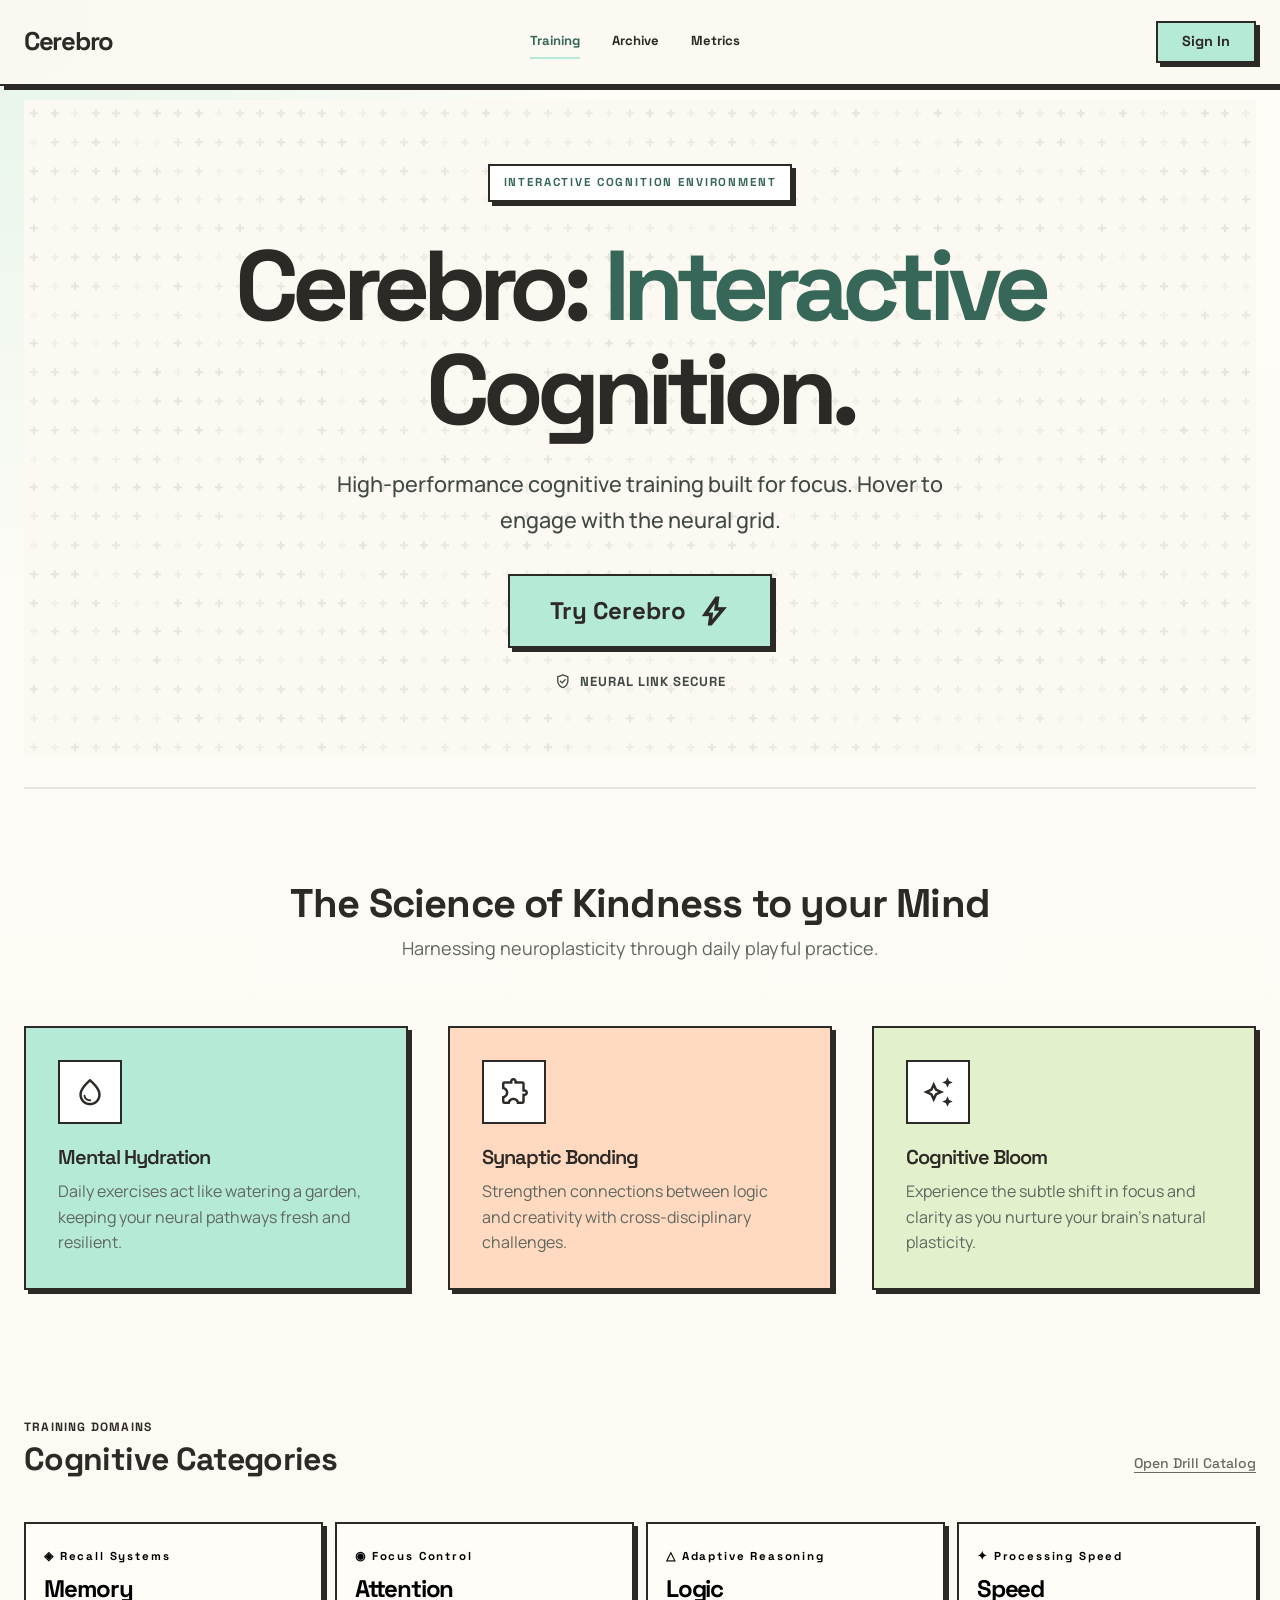
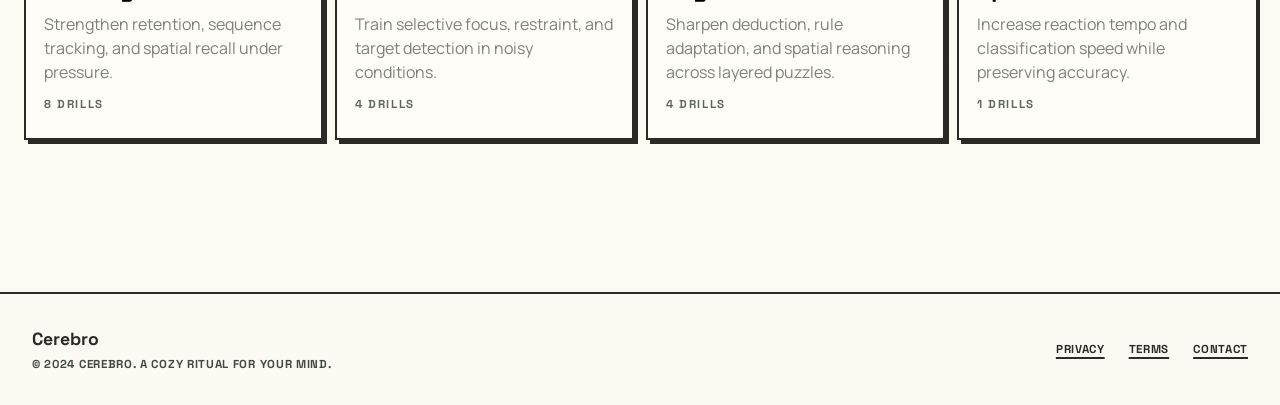
==== commit 7126ca2e: "feat(stats): rework stats page with aggregated API, profile management, and new memory games - Conso" ====
--- a/index.html
+++ b/index.html
@@ -31,6 +31,13 @@
     <link rel="stylesheet" href="css/games/word-grid.css">
     <link rel="stylesheet" href="css/games/flanker-task.css">
     <link rel="stylesheet" href="css/games/syllogisms.css">
+    <link rel="stylesheet" href="css/games/fact-loop.css">
+    <link rel="stylesheet" href="css/games/memory-chain.css">
+    <link rel="stylesheet" href="css/games/review-rhythm.css">
+    <link rel="stylesheet" href="css/games/sequence-recall.css">
+    <link rel="stylesheet" href="css/games/chunking-game.css">
+    <link rel="stylesheet" href="css/games/mental-stack.css">
+    <link rel="stylesheet" href="css/games/attention-control.css">
 </head>
 
 <body>
@@ -47,7 +54,7 @@
                 <button class="nav-btn active" data-view="dashboard">Training</button>
                 <button class="nav-btn" data-view="games">Archive</button>
                 <button class="nav-btn" data-view="leaderboard">Metrics</button>
-                <button class="nav-btn" data-view="stats">Stats</button>
+                <button class="nav-btn needs-auth" data-view="stats">Stats</button>
             </nav>
             <div class="user-info" id="user-session-controls">
                 <button class="header-signin-btn" type="button">Sign In</button>
@@ -219,6 +226,53 @@
                 <div class="stats-section">
                     <h3>Personal Bests</h3>
                     <div class="stats-game-grid" id="stats-games"></div>
+                </div>
+                <div class="stats-section">
+                    <h3>Recent Sessions</h3>
+                    <div class="stats-session-list" id="stats-sessions"></div>
+                </div>
+            </div>
+        </section>
+
+        <!-- ─── Profile ────────────────────────────────── -->
+        <section id="view-profile" class="view">
+            <div class="view-header">
+                <h2>Profile</h2>
+                <p class="view-subtitle">Manage your account details.</p>
+            </div>
+            <div class="profile-layout">
+                <div class="profile-card">
+                    <div class="profile-card-header">
+                        <span class="profile-avatar" id="profile-avatar"></span>
+                        <div>
+                            <h3 id="profile-display-name"></h3>
+                            <span class="profile-email" id="profile-email"></span>
+                        </div>
+                    </div>
+                    <div class="profile-field">
+                        <label for="profile-username-input">Username</label>
+                        <div class="profile-input-row">
+                            <input id="profile-username-input" class="profile-input" type="text" maxlength="24" minlength="3" pattern="[a-zA-Z0-9_]+" autocomplete="off" spellcheck="false">
+                            <button id="profile-save-btn" class="btn btn-primary" type="button">Save</button>
+                        </div>
+                        <p class="profile-hint">3–24 characters: letters, numbers, and underscores.</p>
+                        <p id="profile-message" class="profile-message hidden"></p>
+                    </div>
+                </div>
+                <div class="profile-card">
+                    <h3>Account</h3>
+                    <div class="profile-info-row">
+                        <span class="profile-info-label">Auth Provider</span>
+                        <span class="profile-info-value" id="profile-auth-provider">Google</span>
+                    </div>
+                    <div class="profile-info-row">
+                        <span class="profile-info-label">Member Since</span>
+                        <span class="profile-info-value" id="profile-member-since">—</span>
+                    </div>
+                    <div class="profile-info-row">
+                        <span class="profile-info-label">Total Sessions</span>
+                        <span class="profile-info-value" id="profile-total-sessions">—</span>
+                    </div>
                 </div>
             </div>
         </section>
@@ -330,6 +384,13 @@
                             <option value="digit-juggler">Digit Juggler</option>
                             <option value="signal-hunter">Signal Hunter</option>
                             <option value="word-grid">Word Grid</option>
+                            <option value="fact-loop">Fact Loop</option>
+                            <option value="memory-chain">Memory Chain</option>
+                            <option value="review-rhythm">Review Rhythm</option>
+                            <option value="sequence-recall">Sequence Recall</option>
+                            <option value="chunking-game">Chunking Game</option>
+                            <option value="mental-stack">Mental Stack</option>
+                            <option value="attention-control">Attention Control</option>
                             <option value="flanker-task">Flanker Task</option>
                             <option value="syllogisms">Syllogisms</option>
                             <option value="rule-shifter">Rule Shifter</option>
@@ -457,6 +518,7 @@
     <script src="js/utils/sound.js"></script>
     <script src="js/hero-scene.js"></script>
     <script src="js/auth.js"></script>
+    <script src="js/games/memory-content.js"></script>
     <script src="js/games/pattern-recall.js"></script>
     <script src="js/games/digit-juggler.js"></script>
     <script src="js/games/signal-hunter.js"></script>
@@ -467,6 +529,13 @@
     <script src="js/games/word-grid.js"></script>
     <script src="js/games/flanker-task.js"></script>
     <script src="js/games/syllogisms.js"></script>
+    <script src="js/games/fact-loop.js"></script>
+    <script src="js/games/memory-chain.js"></script>
+    <script src="js/games/review-rhythm.js"></script>
+    <script src="js/games/sequence-recall.js"></script>
+    <script src="js/games/chunking-game.js"></script>
+    <script src="js/games/mental-stack.js"></script>
+    <script src="js/games/attention-control.js"></script>
     <script src="js/app.js"></script>
 </body>
 
--- a/css/main.css
+++ b/css/main.css
@@ -99,7 +99,7 @@
     margin: 0 auto;
     padding: 20px 24px;
     display: grid;
-    grid-template-columns: 1fr auto 1fr;
+    grid-template-columns: auto 1fr auto;
     align-items: center;
     gap: var(--space-4);
 }
@@ -159,6 +159,10 @@
 .nav-btn.active {
     background: var(--cobalt);
     color: #fff;
+}
+
+body:not(.authenticated) .nav-btn.needs-auth {
+    display: none;
 }
 
 .user-info {
@@ -1938,8 +1942,7 @@
 }
 
 .google-signin-button {
-    min-height: 12px;
-    opacity: 0.01;
+    height: 0;
     overflow: hidden;
 }
 
@@ -1992,53 +1995,32 @@
 .user-session {
     display: inline-flex;
     align-items: center;
-    gap: 12px;
-    padding: 6px 8px 6px 6px;
+    padding: 6px 10px;
     border: var(--border);
     background: #fff;
     box-shadow: var(--shadow-hard);
 }
 
-.user-avatar {
-    width: 36px;
-    height: 36px;
-    border: var(--border);
-    object-fit: cover;
-    background: #f3efe2;
-}
-
-.user-avatar-fallback {
-    display: grid;
-    place-items: center;
-    font-family: var(--font-display);
-    font-size: 1rem;
-    font-weight: 800;
-    color: var(--orange);
-}
-
-.user-copy {
-    display: grid;
-    gap: 2px;
-    min-width: 0;
-    text-transform: none;
-    letter-spacing: 0;
-}
-
-.user-copy strong {
+.user-username {
     overflow: hidden;
     text-overflow: ellipsis;
     white-space: nowrap;
-    font-family: var(--font-display);
-    font-size: 0.95rem;
+    font-family: var(--font-label);
+    font-size: 0.78rem;
+    font-weight: 700;
+    letter-spacing: 0.04em;
     color: #2d2926;
-}
-
-.user-copy span {
-    overflow: hidden;
-    text-overflow: ellipsis;
-    white-space: nowrap;
-    font-size: 0.68rem;
-    color: #404945;
+    max-width: 140px;
+}
+
+#profile-trigger {
+    cursor: pointer;
+    transition: transform var(--transition-fast), box-shadow var(--transition-fast);
+}
+
+#profile-trigger:hover {
+    transform: translate(-2px, -2px);
+    box-shadow: 6px 6px 0 0 var(--ink);
 }
 
 .header-session-btn {
@@ -2871,6 +2853,74 @@
     margin-top: 4px;
 }
 
+.stat-game-meta {
+    font-size: 0.76rem;
+    color: var(--text-muted);
+    font-family: var(--font-label);
+    text-transform: uppercase;
+    letter-spacing: 0.08em;
+}
+
+.stats-session-list {
+    display: grid;
+    gap: var(--space-3);
+}
+
+.stat-session-card {
+    display: grid;
+    grid-template-columns: minmax(0, 1.5fr) repeat(4, auto);
+    gap: var(--space-3);
+    align-items: center;
+    padding: 16px 18px;
+    border: var(--border);
+    background: var(--bg-surface);
+    box-shadow: var(--shadow-sm);
+}
+
+.stat-session-main {
+    min-width: 0;
+}
+
+.stat-session-game {
+    font-family: var(--font-label);
+    font-size: 0.95rem;
+    font-weight: 700;
+}
+
+.stat-session-date {
+    font-size: 0.78rem;
+    color: var(--text-muted);
+}
+
+.stat-session-metric {
+    text-align: right;
+}
+
+.stat-session-label {
+    display: block;
+    font-family: var(--font-label);
+    font-size: 0.68rem;
+    font-weight: 700;
+    letter-spacing: 0.1em;
+    text-transform: uppercase;
+    color: var(--text-muted);
+}
+
+.stat-session-value {
+    font-family: var(--font-label);
+    font-size: 1rem;
+    font-weight: 800;
+    color: var(--primary);
+}
+
+.stats-empty {
+    padding: 18px 20px;
+    border: var(--border);
+    background: var(--bg-surface);
+    box-shadow: var(--shadow-sm);
+    color: var(--text-muted);
+}
+
 /* ── Stats Responsive ──────────────────────────────────── */
 @media (max-width: 720px) {
     .stats-grid {
@@ -2884,4 +2934,160 @@
     .stats-game-grid {
         grid-template-columns: 1fr;
     }
-}
+
+    .stat-session-card {
+        grid-template-columns: 1fr 1fr;
+    }
+
+    .stat-session-main {
+        grid-column: 1 / -1;
+    }
+
+    .stat-session-metric {
+        text-align: left;
+    }
+}
+
+/* ── Profile ───────────────────────────────────────────── */
+.profile-layout {
+    display: grid;
+    gap: var(--space-5);
+    max-width: 600px;
+}
+
+.profile-card {
+    padding: var(--space-5);
+    border: var(--border);
+    background: var(--surface-strong);
+    box-shadow: var(--shadow-hard);
+}
+
+.profile-card-header {
+    display: flex;
+    align-items: center;
+    gap: var(--space-4);
+    margin-bottom: var(--space-5);
+    padding-bottom: var(--space-5);
+    border-bottom: var(--border);
+}
+
+.profile-avatar {
+    width: 56px;
+    height: 56px;
+    border: var(--border);
+    background: var(--surface-inset);
+    flex-shrink: 0;
+}
+
+.profile-avatar img {
+    width: 100%;
+    height: 100%;
+    object-fit: cover;
+}
+
+.profile-card-header h3 {
+    font-family: var(--font-display);
+    font-size: 1.1rem;
+    text-transform: uppercase;
+}
+
+.profile-email {
+    font-size: 0.82rem;
+    color: var(--muted);
+}
+
+.profile-field {
+    display: grid;
+    gap: 8px;
+}
+
+.profile-field label {
+    font-family: var(--font-label);
+    font-size: 0.75rem;
+    font-weight: 700;
+    letter-spacing: 0.12em;
+    text-transform: uppercase;
+}
+
+.profile-input-row {
+    display: flex;
+    gap: var(--space-2);
+}
+
+.profile-input {
+    flex: 1;
+    min-height: 48px;
+    padding: 0 14px;
+    border: var(--border);
+    background: var(--surface);
+    font-family: var(--font-mono);
+    font-size: 0.9rem;
+}
+
+.profile-input:focus {
+    outline: none;
+    background: #fff;
+    box-shadow: var(--shadow-cobalt);
+}
+
+.profile-hint {
+    font-size: 0.75rem;
+    color: var(--muted-soft);
+}
+
+.profile-message {
+    padding: 10px 14px;
+    border: var(--border);
+    font-size: 0.82rem;
+}
+
+.profile-message.error {
+    background: #fff0ee;
+    border-color: var(--danger);
+    color: var(--danger);
+}
+
+.profile-message.success {
+    background: #edfaf4;
+    border-color: var(--success);
+    color: var(--success);
+}
+
+.profile-info-row {
+    display: flex;
+    justify-content: space-between;
+    align-items: center;
+    padding: var(--space-2) 0;
+    border-bottom: 1px solid var(--surface-inset);
+}
+
+.profile-info-row:last-child {
+    border-bottom: 0;
+}
+
+.profile-info-label {
+    font-family: var(--font-label);
+    font-size: 0.75rem;
+    font-weight: 700;
+    letter-spacing: 0.06em;
+    text-transform: uppercase;
+    color: var(--muted);
+}
+
+.profile-info-value {
+    font-family: var(--font-mono);
+    font-size: 0.85rem;
+}
+
+/* ── Profile responsive ──────────────────────────────── */
+@media (max-width: 720px) {
+    .profile-card-header {
+        flex-direction: column;
+        align-items: flex-start;
+        gap: var(--space-2);
+    }
+
+    .profile-input-row {
+        flex-direction: column;
+    }
+}
--- a/css/games/fact-loop.css
+++ b/css/games/fact-loop.css
@@ -0,0 +1,158 @@
+/* Fact Loop */
+
+.fact-loop-board {
+    width: 100%;
+}
+
+.fl-shell,
+.mc-shell,
+.rr-shell {
+    display: flex;
+    flex-direction: column;
+    gap: 18px;
+}
+
+.fl-theme,
+.mc-title {
+    font-size: 0.95rem;
+    text-transform: uppercase;
+    letter-spacing: 0.12em;
+    color: var(--memory-accent, #6366f1);
+    font-weight: 700;
+}
+
+.fl-study-grid {
+    display: grid;
+    grid-template-columns: repeat(auto-fit, minmax(220px, 1fr));
+    gap: 16px;
+}
+
+.fl-fact-card,
+.fl-feedback-card,
+.fl-recall-card,
+.fl-interference-wrap,
+.mc-feedback-card,
+.mc-relation-card,
+.rr-study-card,
+.rr-review-card,
+.rr-feedback-card {
+    border: 2px solid rgba(18, 18, 24, 0.14);
+    background: linear-gradient(180deg, rgba(255, 255, 255, 0.96), rgba(242, 243, 255, 0.92));
+    border-radius: 24px;
+    padding: 20px;
+    box-shadow: 0 18px 40px rgba(22, 28, 45, 0.08);
+}
+
+.fl-fact-index,
+.fl-phase-kicker,
+.mc-phase-kicker,
+.rr-chip {
+    display: inline-flex;
+    align-items: center;
+    gap: 8px;
+    padding: 6px 10px;
+    background: rgba(99, 102, 241, 0.1);
+    border-radius: 999px;
+    color: var(--memory-accent, #6366f1);
+    font-size: 0.74rem;
+    font-weight: 700;
+    letter-spacing: 0.08em;
+    text-transform: uppercase;
+}
+
+.fl-fact-card h3,
+.fl-feedback-card h3,
+.fl-recall-card h3,
+.mc-feedback-card h3,
+.mc-relation-card h3,
+.rr-study-card h3,
+.rr-review-card h3,
+.rr-feedback-card h3 {
+    margin: 14px 0 10px;
+    font-size: 1.45rem;
+    line-height: 1.2;
+}
+
+.fl-fact-card p,
+.fl-feedback-card p,
+.fl-recall-card p,
+.mc-feedback-card p,
+.mc-relation-card p,
+.rr-study-card p,
+.rr-feedback-card p {
+    margin: 0;
+    color: rgba(16, 24, 40, 0.78);
+    line-height: 1.6;
+}
+
+.fl-choice-row,
+.fl-choice-grid,
+.mc-choice-grid,
+.rr-choice-grid {
+    display: grid;
+    gap: 12px;
+    margin-top: 18px;
+}
+
+.fl-choice-row {
+    grid-template-columns: repeat(2, minmax(0, 1fr));
+}
+
+.fl-choice-grid,
+.rr-choice-grid {
+    grid-template-columns: repeat(auto-fit, minmax(180px, 1fr));
+}
+
+.fl-choice-btn,
+.fl-answer-btn,
+.mc-choice-btn,
+.mc-relation-btn,
+.rr-choice-btn {
+    border: 2px solid rgba(99, 102, 241, 0.2);
+    background: white;
+    color: #111827;
+    border-radius: 18px;
+    padding: 14px 16px;
+    font: inherit;
+    font-weight: 700;
+    cursor: pointer;
+    transition: transform 0.16s ease, border-color 0.16s ease, box-shadow 0.16s ease;
+}
+
+.fl-choice-btn:hover,
+.fl-answer-btn:hover,
+.mc-choice-btn:hover,
+.mc-relation-btn:hover,
+.rr-choice-btn:hover {
+    transform: translateY(-2px);
+    border-color: var(--memory-accent, #6366f1);
+    box-shadow: 0 12px 30px rgba(99, 102, 241, 0.16);
+}
+
+.fl-stimulus-card {
+    margin-top: 14px;
+    padding: 24px;
+    border-radius: 22px;
+    background: linear-gradient(135deg, rgba(99, 102, 241, 0.12), rgba(168, 85, 247, 0.08));
+    font-size: 2rem;
+    font-weight: 800;
+    text-align: center;
+    color: #1f2a6b;
+}
+
+.fl-prompt {
+    margin: 14px 0 0;
+    color: rgba(16, 24, 40, 0.78);
+}
+
+.fl-feedback-card.is-correct,
+.mc-feedback-card.is-correct,
+.rr-feedback-card.is-correct {
+    border-color: rgba(16, 185, 129, 0.36);
+}
+
+.fl-feedback-card.is-wrong,
+.mc-feedback-card.is-wrong,
+.rr-feedback-card.is-wrong {
+    border-color: rgba(239, 68, 68, 0.36);
+}
--- a/css/games/memory-chain.css
+++ b/css/games/memory-chain.css
@@ -0,0 +1,69 @@
+/* Memory Chain */
+
+.memory-chain-board {
+    width: 100%;
+}
+
+.mc-study-list {
+    display: grid;
+    gap: 12px;
+}
+
+.mc-study-step {
+    display: flex;
+    align-items: center;
+    gap: 14px;
+    padding: 16px 18px;
+    border-radius: 20px;
+    background: linear-gradient(180deg, rgba(255, 255, 255, 0.96), rgba(247, 248, 255, 0.9));
+    border: 2px solid rgba(18, 18, 24, 0.12);
+}
+
+.mc-step-number {
+    display: inline-flex;
+    justify-content: center;
+    align-items: center;
+    width: 36px;
+    height: 36px;
+    border-radius: 50%;
+    background: rgba(99, 102, 241, 0.12);
+    color: var(--memory-accent, #6366f1);
+    font-weight: 800;
+}
+
+.mc-step-label {
+    font-weight: 700;
+    font-size: 1.05rem;
+}
+
+.mc-selected-row {
+    margin-bottom: 16px;
+}
+
+.mc-selected-list {
+    display: flex;
+    flex-wrap: wrap;
+    gap: 10px;
+    margin-top: 10px;
+}
+
+.mc-chip,
+.mc-placeholder {
+    padding: 10px 14px;
+    border-radius: 999px;
+    background: rgba(99, 102, 241, 0.1);
+    color: #1f2a6b;
+    font-weight: 700;
+}
+
+.mc-chip.locked {
+    background: linear-gradient(135deg, rgba(99, 102, 241, 0.14), rgba(168, 85, 247, 0.12));
+}
+
+.mc-choice-grid {
+    grid-template-columns: repeat(auto-fit, minmax(180px, 1fr));
+}
+
+.mc-relation-card h3 span {
+    color: var(--memory-accent, #6366f1);
+}
--- a/css/games/review-rhythm.css
+++ b/css/games/review-rhythm.css
@@ -0,0 +1,41 @@
+/* Review Rhythm */
+
+.review-rhythm-board {
+    width: 100%;
+}
+
+.rr-header {
+    display: grid;
+    grid-template-columns: repeat(3, minmax(0, 1fr));
+    gap: 12px;
+}
+
+.rr-meter {
+    padding: 14px 16px;
+    border-radius: 18px;
+    background: rgba(255, 255, 255, 0.88);
+    border: 2px solid rgba(18, 18, 24, 0.1);
+    display: flex;
+    flex-direction: column;
+    gap: 4px;
+}
+
+.rr-meter span {
+    font-size: 0.75rem;
+    text-transform: uppercase;
+    letter-spacing: 0.08em;
+    color: rgba(31, 41, 55, 0.65);
+    font-weight: 700;
+}
+
+.rr-meter strong {
+    font-size: 1.5rem;
+    color: #111827;
+}
+
+@media (max-width: 720px) {
+    .rr-header,
+    .fl-choice-row {
+        grid-template-columns: 1fr;
+    }
+}
--- a/css/games/sequence-recall.css
+++ b/css/games/sequence-recall.css
@@ -0,0 +1,148 @@
+/* Sequence Recall */
+
+.sequence-recall-board,
+.chunking-game-board,
+.mental-stack-board,
+.attention-control-board {
+    width: 100%;
+}
+
+.sr-shell,
+.cg-shell,
+.ms-shell,
+.ac-shell {
+    display: flex;
+    flex-direction: column;
+    gap: 18px;
+}
+
+.sr-kicker,
+.cg-kicker,
+.ms-kicker,
+.ac-kicker {
+    display: inline-flex;
+    align-items: center;
+    padding: 6px 10px;
+    border-radius: 999px;
+    background: rgba(99, 102, 241, 0.1);
+    color: var(--memory-accent, #6366f1);
+    font-size: 0.74rem;
+    font-weight: 700;
+    letter-spacing: 0.08em;
+    text-transform: uppercase;
+}
+
+.sr-sequence-row,
+.cg-chunk-row {
+    display: flex;
+    flex-wrap: wrap;
+    gap: 14px;
+    margin-top: 16px;
+}
+
+.sr-token-card,
+.cg-chunk-card,
+.ms-card,
+.ms-feedback-card,
+.sr-feedback-card,
+.cg-feedback-card {
+    border: 2px solid rgba(18, 18, 24, 0.14);
+    background: linear-gradient(180deg, rgba(255, 255, 255, 0.96), rgba(242, 243, 255, 0.92));
+    border-radius: 24px;
+    padding: 18px 20px;
+    box-shadow: 0 18px 40px rgba(22, 28, 45, 0.08);
+}
+
+.sr-token-card {
+    min-width: 88px;
+    text-align: center;
+}
+
+.sr-token-index {
+    display: block;
+    font-size: 0.76rem;
+    color: rgba(31, 41, 55, 0.65);
+    margin-bottom: 8px;
+}
+
+.sr-token-card strong,
+.cg-chunk-card strong {
+    font-size: 1.6rem;
+}
+
+.sr-options-grid,
+.cg-options-grid,
+.ms-options {
+    display: grid;
+    grid-template-columns: repeat(auto-fit, minmax(160px, 1fr));
+    gap: 12px;
+    margin-top: 18px;
+}
+
+.sr-option-btn,
+.cg-option-btn,
+.ms-option-btn {
+    border: 2px solid rgba(99, 102, 241, 0.2);
+    background: white;
+    color: #111827;
+    border-radius: 18px;
+    padding: 14px 16px;
+    font: inherit;
+    font-weight: 700;
+    cursor: pointer;
+    transition: transform 0.16s ease, border-color 0.16s ease, box-shadow 0.16s ease;
+}
+
+.sr-option-btn:hover,
+.cg-option-btn:hover,
+.ms-option-btn:hover {
+    transform: translateY(-2px);
+    border-color: var(--memory-accent, #6366f1);
+    box-shadow: 0 12px 30px rgba(99, 102, 241, 0.16);
+}
+
+.sr-memory-row,
+.cg-selected {
+    margin-top: 18px;
+}
+
+.sr-picked-row,
+.cg-picked-row {
+    display: flex;
+    flex-wrap: wrap;
+    gap: 10px;
+    margin-top: 10px;
+}
+
+.sr-picked-token,
+.cg-picked-chip,
+.sr-placeholder,
+.cg-placeholder {
+    padding: 10px 14px;
+    border-radius: 999px;
+    background: rgba(99, 102, 241, 0.1);
+    color: #1f2a6b;
+    font-weight: 700;
+}
+
+.sr-reset-btn,
+.cg-reset-btn {
+    margin-top: 16px;
+    border: 0;
+    background: transparent;
+    color: #4f46e5;
+    font-weight: 700;
+    cursor: pointer;
+}
+
+.sr-feedback-card.is-correct,
+.cg-feedback-card.is-correct,
+.ms-feedback-card.is-correct {
+    border-color: rgba(16, 185, 129, 0.36);
+}
+
+.sr-feedback-card.is-wrong,
+.cg-feedback-card.is-wrong,
+.ms-feedback-card.is-wrong {
+    border-color: rgba(239, 68, 68, 0.36);
+}
--- a/css/games/chunking-game.css
+++ b/css/games/chunking-game.css
@@ -0,0 +1,13 @@
+/* Chunking Game */
+
+.cg-study,
+.cg-rebuild {
+    display: flex;
+    flex-direction: column;
+    gap: 16px;
+}
+
+.cg-chunk-card {
+    min-width: 110px;
+    text-align: center;
+}
--- a/css/games/mental-stack.css
+++ b/css/games/mental-stack.css
@@ -0,0 +1,26 @@
+/* Mental Stack */
+
+.ms-study {
+    display: grid;
+    grid-template-columns: repeat(auto-fit, minmax(240px, 1fr));
+    gap: 16px;
+}
+
+.ms-list {
+    margin: 14px 0 0;
+    padding-left: 20px;
+    color: rgba(16, 24, 40, 0.82);
+    line-height: 1.65;
+}
+
+.ms-recall {
+    display: flex;
+    flex-direction: column;
+    gap: 12px;
+}
+
+.ms-feedback-card h3 {
+    margin: 14px 0 0;
+    font-size: 1.2rem;
+    line-height: 1.5;
+}
--- a/css/games/attention-control.css
+++ b/css/games/attention-control.css
@@ -0,0 +1,69 @@
+/* Attention Control */
+
+.ac-rule-card,
+.ac-banner {
+    border: 2px solid rgba(18, 18, 24, 0.14);
+    background: linear-gradient(180deg, rgba(255, 255, 255, 0.96), rgba(243, 248, 255, 0.92));
+    border-radius: 24px;
+    padding: 20px;
+    box-shadow: 0 18px 40px rgba(22, 28, 45, 0.08);
+}
+
+.ac-rule-card h3 {
+    margin: 12px 0 0;
+    font-size: 1.35rem;
+    line-height: 1.35;
+}
+
+.ac-rule-card h3 span {
+    color: var(--attention-accent, #d97706);
+}
+
+.ac-stimulus-area {
+    min-height: 240px;
+    display: grid;
+    place-items: center;
+}
+
+.ac-target {
+    width: 180px;
+    height: 180px;
+    border: 0;
+    cursor: pointer;
+    box-shadow: 0 18px 36px rgba(15, 23, 42, 0.14);
+}
+
+.ac-shape-circle { border-radius: 50%; }
+.ac-shape-square { border-radius: 26px; }
+.ac-shape-triangle {
+    clip-path: polygon(50% 0, 0 100%, 100% 100%);
+    border-radius: 0;
+}
+.ac-shape-diamond {
+    clip-path: polygon(50% 0, 100% 50%, 50% 100%, 0 50%);
+    border-radius: 0;
+}
+
+.ac-color-blue { background: #3b82f6; color: #3b82f6; }
+.ac-color-amber { background: #f59e0b; color: #f59e0b; }
+.ac-color-mint { background: #10b981; color: #10b981; }
+.ac-color-rose { background: #f43f5e; color: #f43f5e; }
+
+.ac-progress {
+    display: flex;
+    flex-wrap: wrap;
+    gap: 8px;
+}
+
+.ac-dot {
+    width: 12px;
+    height: 12px;
+    border-radius: 999px;
+    background: rgba(148, 163, 184, 0.35);
+}
+
+.ac-dot.current { outline: 2px solid rgba(15, 23, 42, 0.5); }
+.ac-dot.hit { background: #10b981; }
+.ac-dot.reject { background: #3b82f6; }
+.ac-dot.false,
+.ac-dot.miss { background: #ef4444; }
